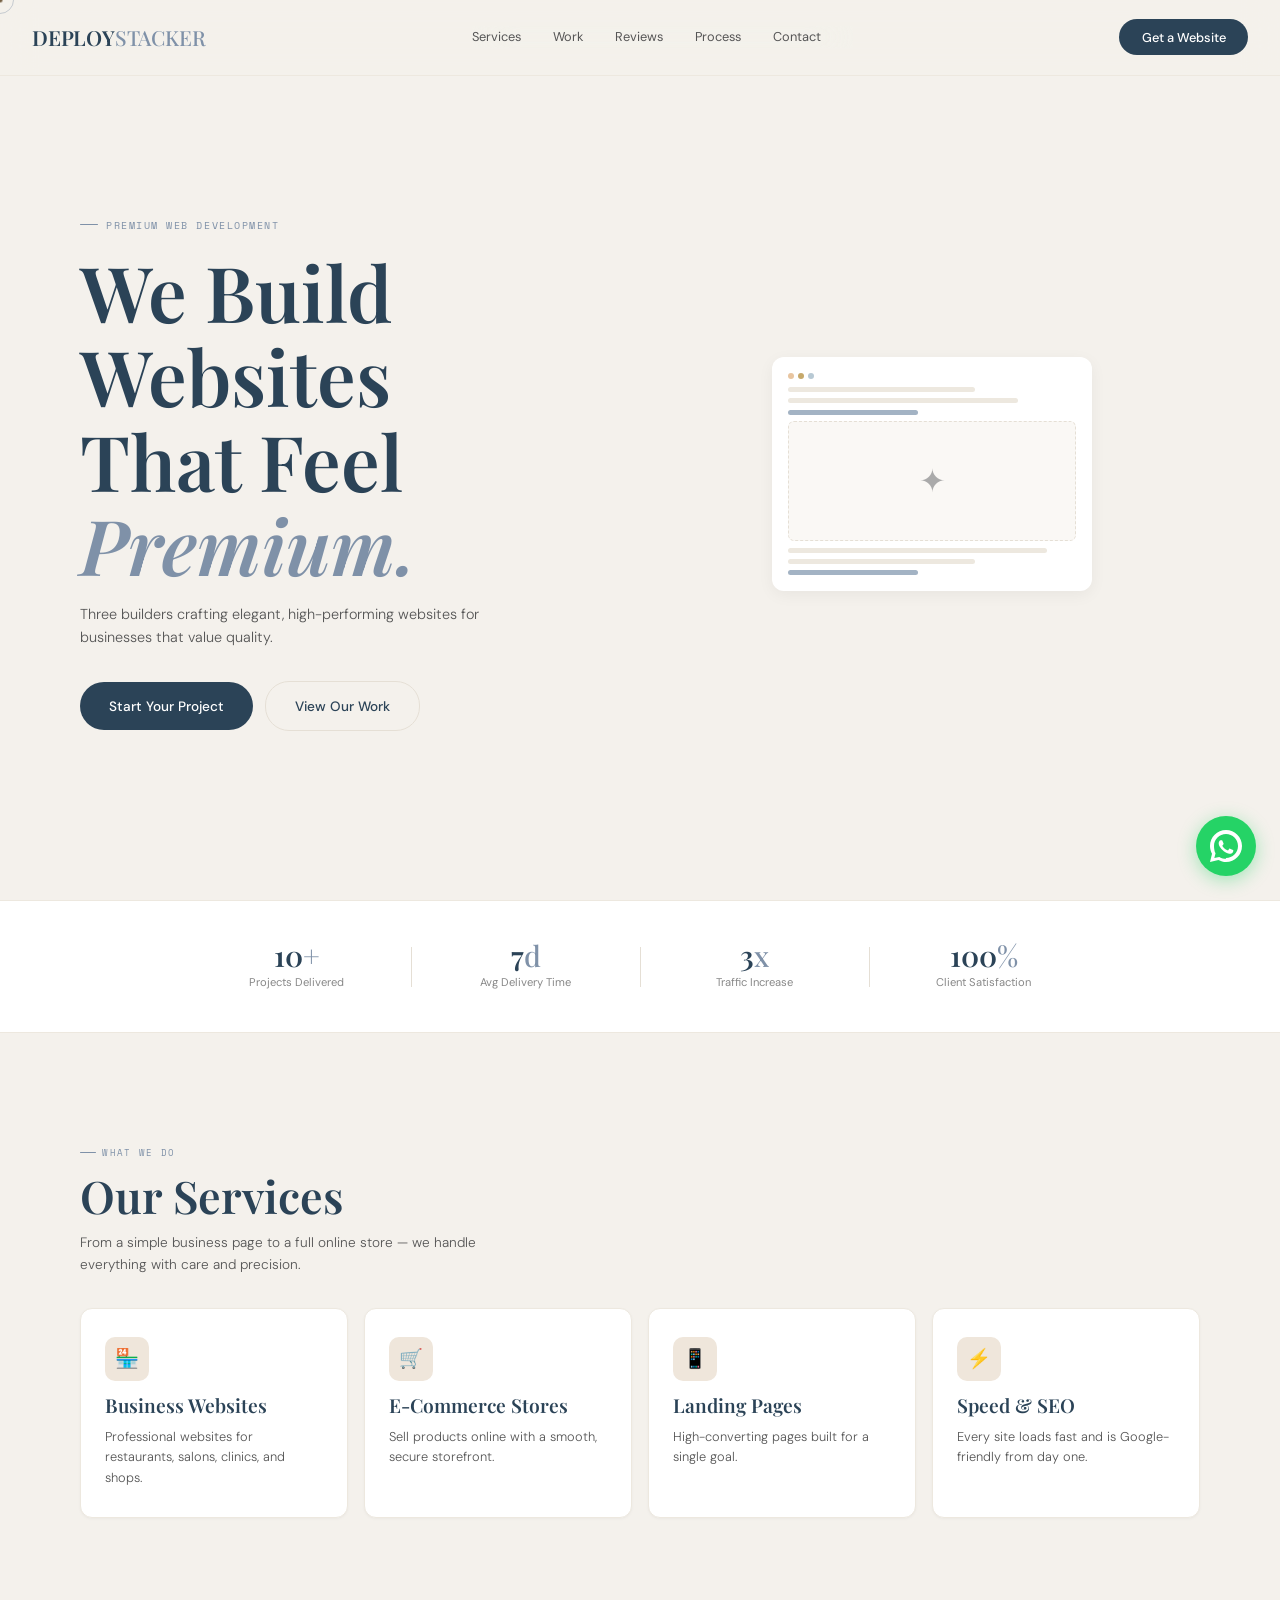
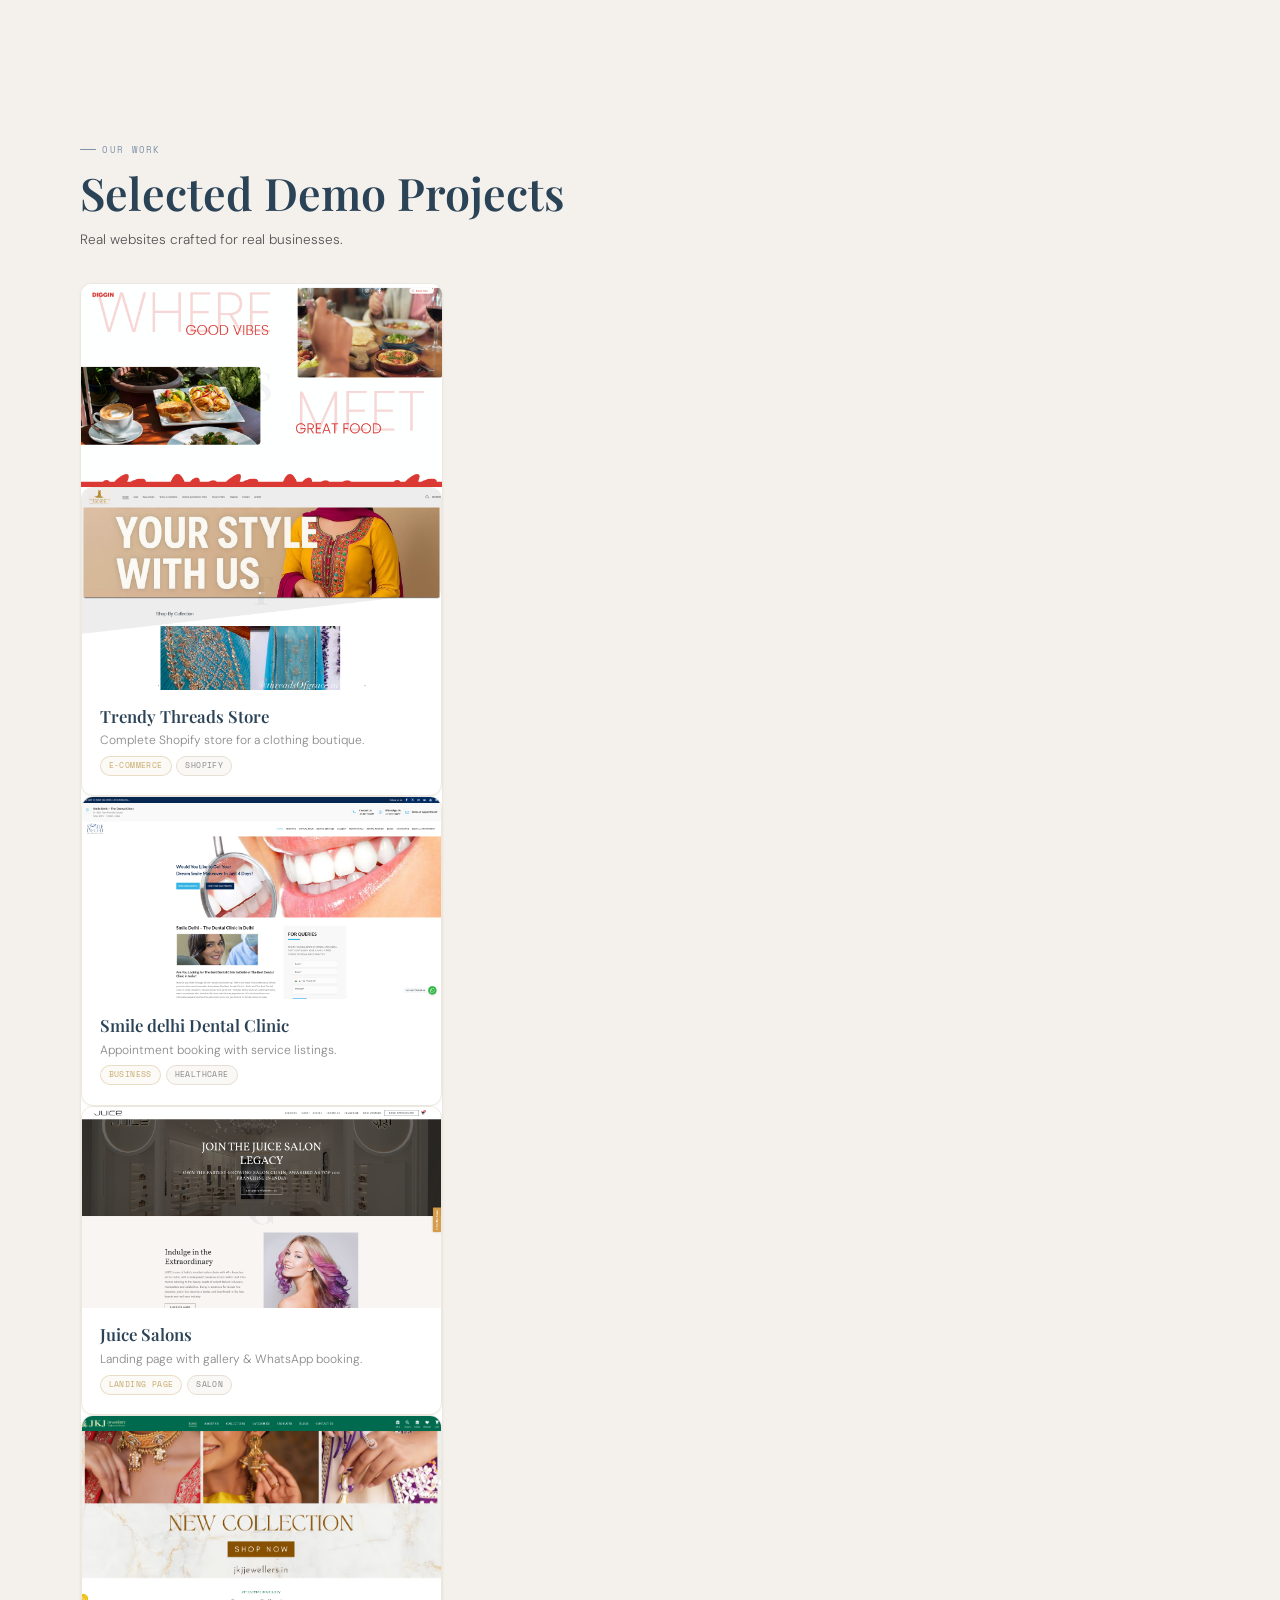
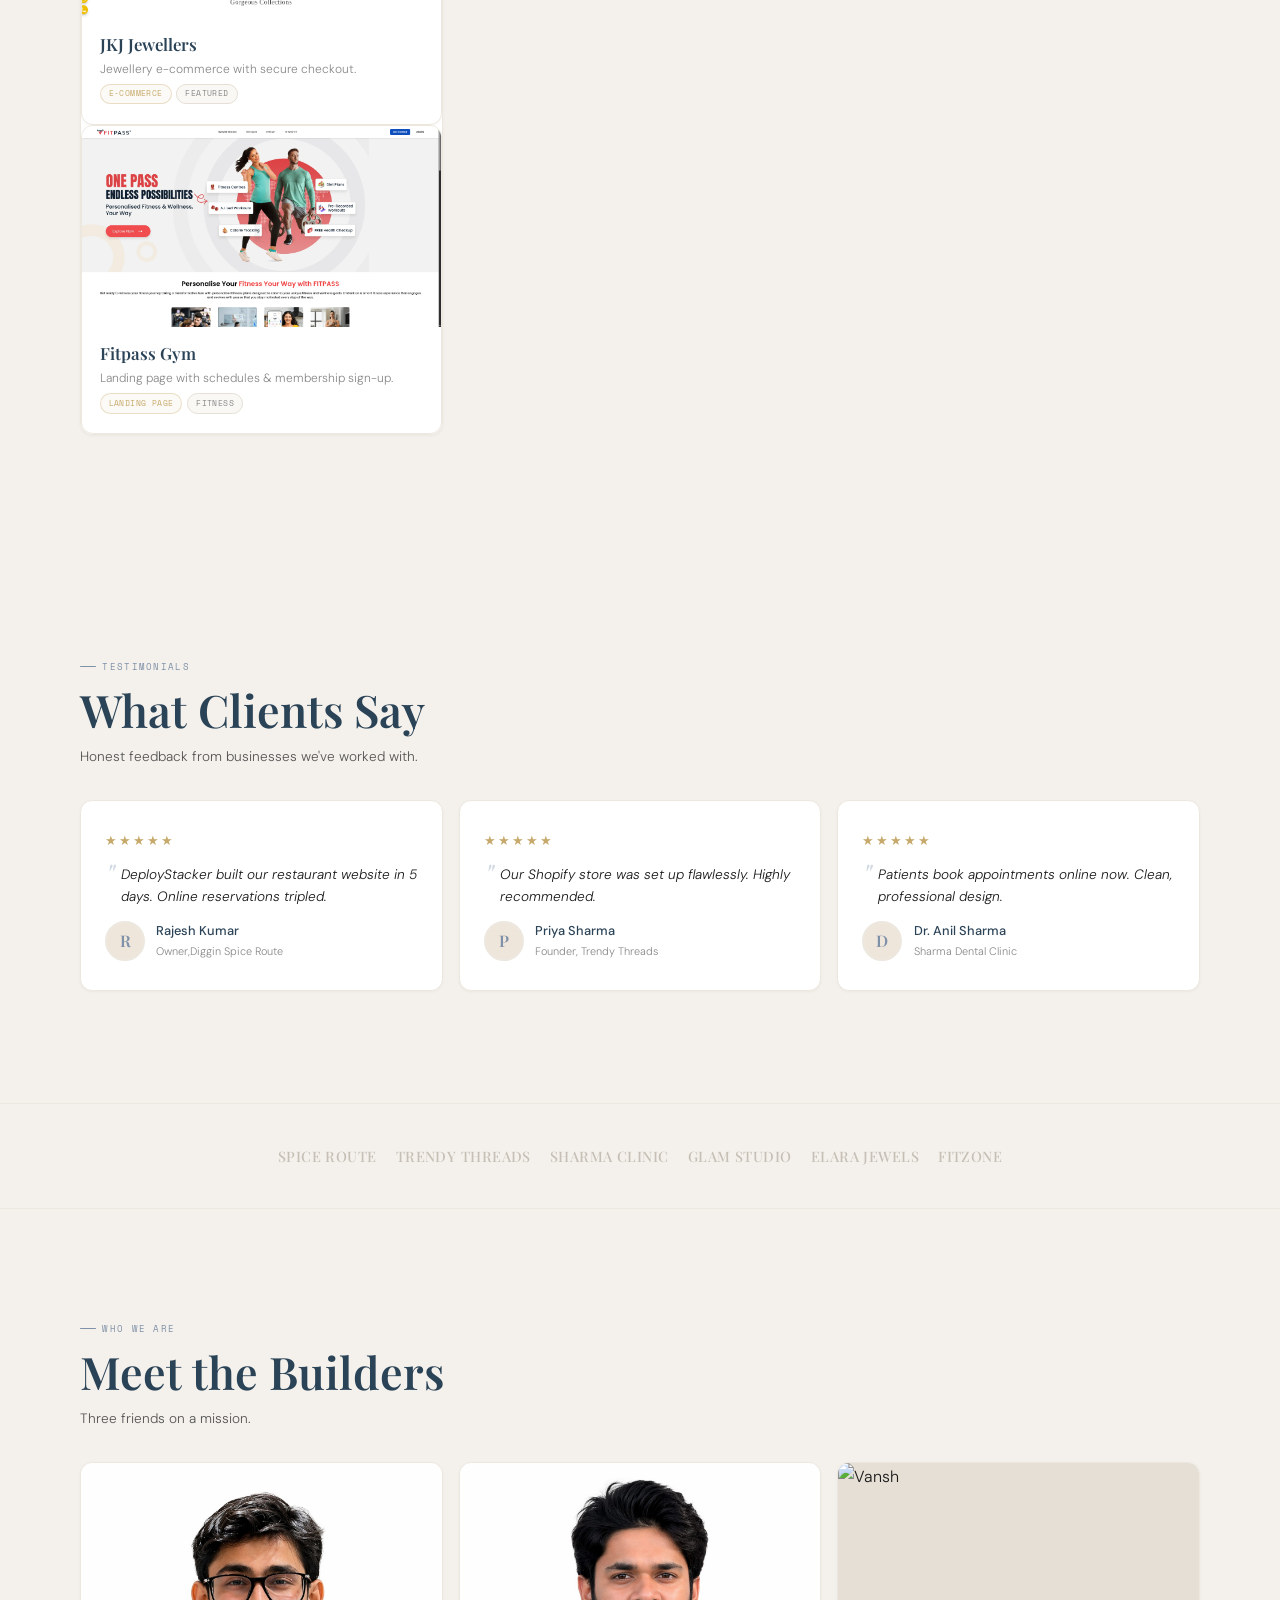
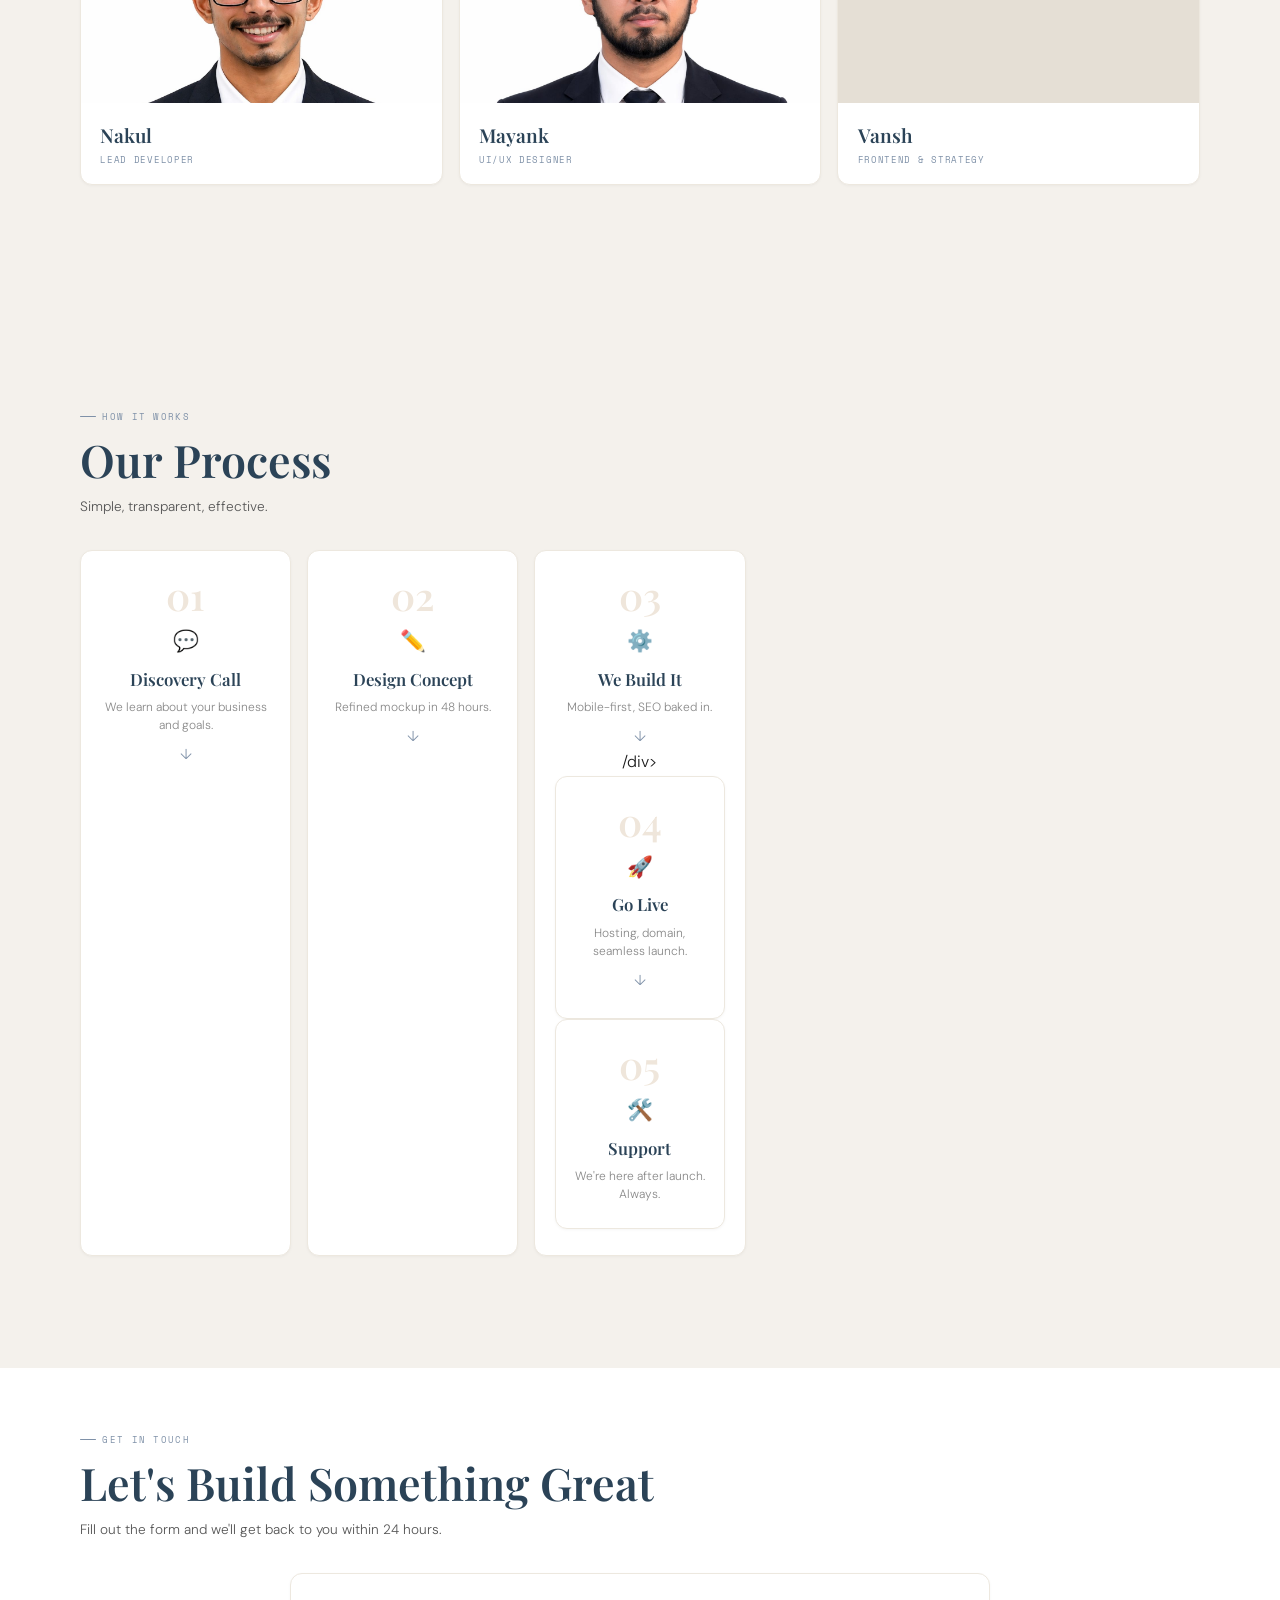
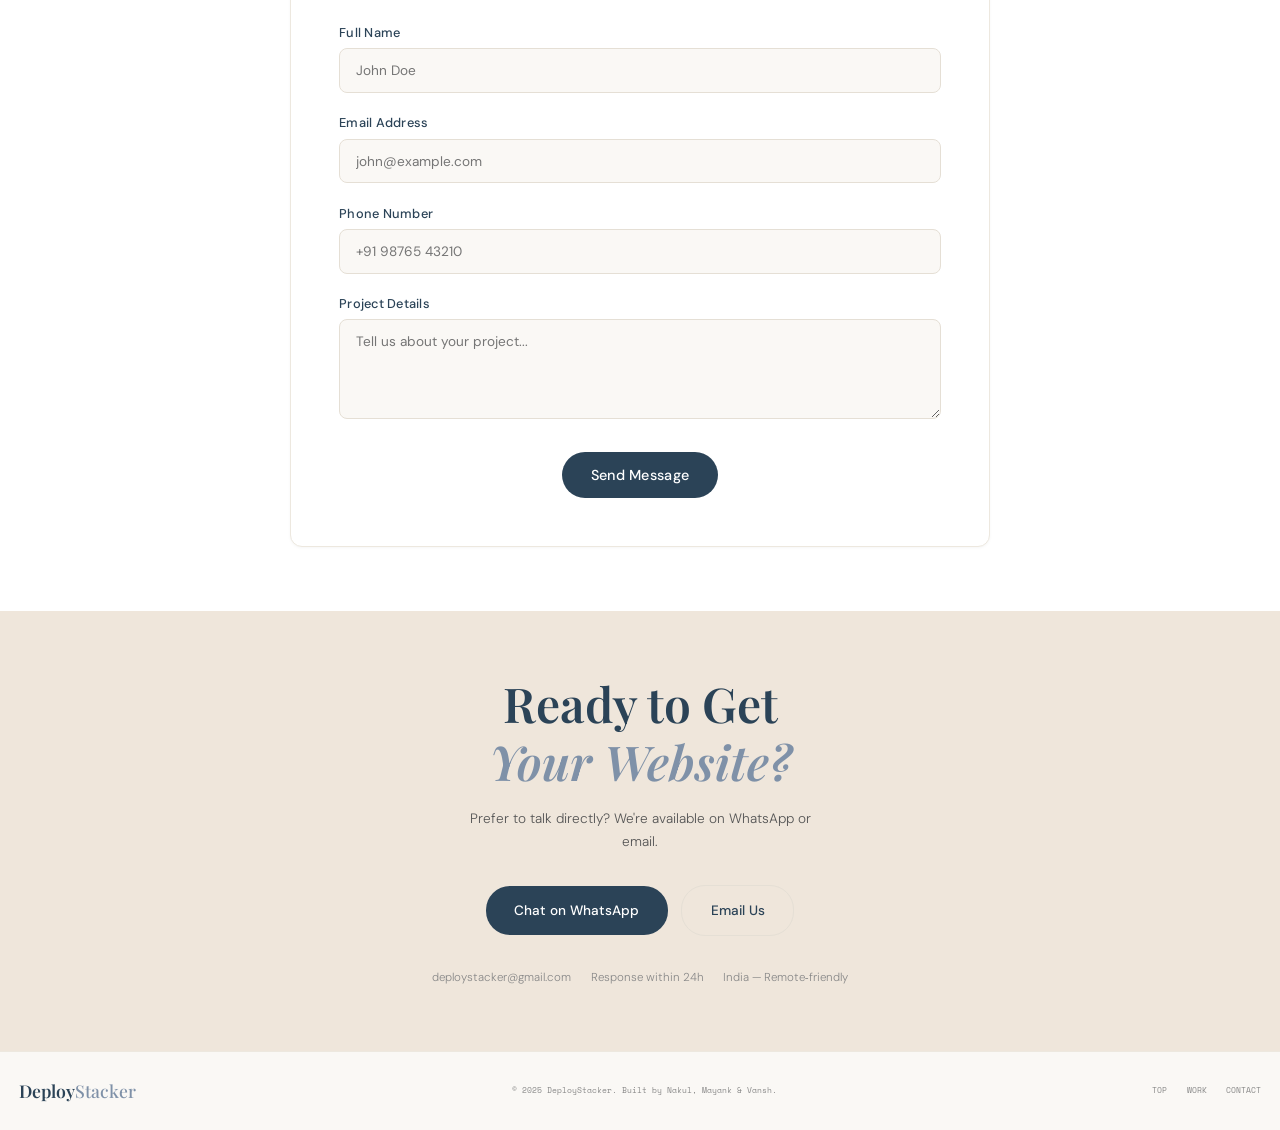
==== index.html @ 36403434 "Update index.html" ====
<!DOCTYPE html>
<html lang="en">
<head>
    <meta charset="UTF-8">
    <meta name="viewport" content="width=device-width, initial-scale=1.0">
    <title>DeployStacker — Premium Web Development</title>
    <link href="https://fonts.googleapis.com/css2?family=Playfair+Display:wght@400;500;600;700&family=DM+Sans:wght@300;400;500;600&family=Space+Mono:wght@400;500&display=swap" rel="stylesheet">
    <style>
        /* ══════════════════════════════════════ */
        /* MOBILE-FIRST BASE STYLES             */
        /* ══════════════════════════════════════ */
        :root {
            --bg: #f4f1ec;
            --bg-warm: #efe6db;
            --bg-light: #faf8f5;
            --white: #ffffff;
            --heading: #2b4357;
            --heading-soft: #3d5a6e;
            --accent: #7f91a8;
            --accent-soft: #a3b3c4;
            --gold: #c6a96b;
            --gold-soft: #d4bf8a;
            --text: #1a1a1a;
            --text-secondary: #555;
            --text-muted: #888;
            --text-light: #aaa;
            --border: #e5dfd5;
            --border-soft: #ede8df;
            --shadow-sm: 0 1px 3px rgba(0, 0, 0, 0.04);
            --shadow-md: 0 4px 16px rgba(0, 0, 0, 0.05);
            --shadow-lg: 0 8px 32px rgba(0, 0, 0, 0.06);
            --radius: 12px;
            --radius-sm: 8px;
            --radius-xs: 6px;
            --transition: 0.35s cubic-bezier(0.22, 0.1, 0.15, 1);
            --transition-fast: 0.2s ease;
            --font-display: 'Playfair Display', Georgia, serif;
            --font-body: 'DM Sans', sans-serif;
            --font-mono: 'Space Mono', monospace;
            --max-width: 1120px;
            --section-padding: 4rem 1.2rem;      /* mobile default */
            --section-padding-tablet: 5rem 2rem;
            --section-padding-desktop: 7rem 2.5rem;
        }

        *,
        *::before,
        *::after {
            margin: 0;
            padding: 0;
            box-sizing: border-box;
        }
        html {
            scroll-behavior: smooth;
            -webkit-font-smoothing: antialiased;
            -moz-osx-font-smoothing: grayscale;
        }
        body {
            background: var(--bg);
            color: var(--text);
            font-family: var(--font-body);
            font-weight: 300;
            overflow-x: hidden;
            line-height: 1.7;
            -webkit-tap-highlight-color: transparent;
        }

        /* ── skip custom cursor on touch devices ── */
        @media (hover: hover) and (pointer: fine) {
            body {
                cursor: none;
            }
            .cursor-dot, .cursor-ring {
                display: block;
            }
        }
        @media (hover: none), (pointer: coarse) {
            .cursor-dot, .cursor-ring {
                display: none !important;
            }
            body {
                cursor: auto;
            }
        }
        .cursor-dot {
            width: 5px;
            height: 5px;
            background: var(--accent);
            border-radius: 50%;
            position: fixed;
            top: 0;
            left: 0;
            pointer-events: none;
            z-index: 9999;
            transform: translate(-50%, -50%);
            transition: width 0.2s, height 0.2s, background 0.2s;
            mix-blend-mode: difference;
        }
        .cursor-ring {
            width: 28px;
            height: 28px;
            border: 1.5px solid rgba(127, 145, 168, 0.4);
            border-radius: 50%;
            position: fixed;
            top: 0;
            left: 0;
            pointer-events: none;
            z-index: 9998;
            transform: translate(-50%, -50%);
            transition: width 0.28s, height 0.28s, border-color 0.28s, transform 0.08s ease-out;
        }

        /* ── FLOATING WHATSAPP BUBBLE ── */
        .whatsapp-bubble {
            position: fixed;
            bottom: 24px;
            right: 24px;
            width: 60px;
            height: 60px;
            border-radius: 50%;
            background: #25D366;
            box-shadow: 0 4px 18px rgba(37, 211, 102, 0.4);
            display: flex;
            align-items: center;
            justify-content: center;
            z-index: 999;
            transition: transform 0.2s ease, box-shadow 0.2s ease;
            cursor: pointer;
            text-decoration: none;
        }
        .whatsapp-bubble:hover {
            transform: scale(1.1);
            box-shadow: 0 8px 24px rgba(37, 211, 102, 0.55);
        }
        .whatsapp-bubble .wa-icon {
            width: 32px;
            height: 32px;
            fill: #ffffff;
        }

        /* ── NAVIGATION ── */
        nav {
            position: fixed;
            top: 0;
            left: 0;
            right: 0;
            display: flex;
            align-items: center;
            justify-content: space-between;
            padding: 1rem 1.2rem;
            z-index: 100;
            background: rgba(244, 241, 236, 0.85);
            backdrop-filter: blur(16px);
            -webkit-backdrop-filter: blur(16px);
            border-bottom: 1px solid var(--border-soft);
            transition: all var(--transition-fast);
        }
        .nav-logo {
            font-family: var(--font-display);
            font-size: 1.3rem;
            font-weight: 600;
            letter-spacing: -0.01em;
            color: var(--heading);
            text-decoration: none;
        }
        .nav-logo span {
            color: var(--accent);
            font-weight: 500;
        }
        .nav-logo:hover {
            opacity: 0.75;
        }
        .nav-links {
            display: none;               /* hidden on mobile by default */
            gap: 0;
            list-style: none;
            flex-direction: column;
            position: absolute;
            top: 100%;
            left: 0;
            right: 0;
            background: rgba(244, 241, 236, 0.98);
            backdrop-filter: blur(20px);
            -webkit-backdrop-filter: blur(20px);
            border-bottom: 1px solid var(--border);
            padding: 1rem 1.2rem;
            box-shadow: var(--shadow-md);
        }
        .nav-links.active {
            display: flex;
        }
        .nav-links li {
            padding: 0.6rem 0;
            border-bottom: 1px solid var(--border-soft);
        }
        .nav-links li:last-child {
            border-bottom: none;
        }
        .nav-links a {
            font-family: var(--font-body);
            font-size: 0.9rem;
            font-weight: 400;
            color: var(--text-secondary);
            text-decoration: none;
            display: block;
        }
        .hamburger {
            display: flex;
            flex-direction: column;
            gap: 5px;
            background: none;
            border: none;
            cursor: pointer;
            padding: 4px;
            z-index: 101;
        }
        .hamburger span {
            display: block;
            width: 22px;
            height: 2px;
            background: var(--heading);
            border-radius: 1px;
            transition: all 0.3s;
        }
        .hamburger.active span:nth-child(1) {
            transform: rotate(45deg) translate(5px, 5px);
        }
        .hamburger.active span:nth-child(2) {
            opacity: 0;
        }
        .hamburger.active span:nth-child(3) {
            transform: rotate(-45deg) translate(5px, -5px);
        }
        .nav-cta {
            display: none;              /* hidden on mobile, shown in hamburger menu or as separate */
        }

        /* ── HERO ── */
        .hero {
            min-height: 100vh;
            display: flex;
            align-items: center;
            justify-content: center;
            padding: 6rem 1.2rem 3rem;
            position: relative;
            overflow: hidden;
            isolation: isolate;
            background: var(--bg);
        }
        .hero-accent-dot {
            display: none;              /* off on mobile for performance */
        }
        .hero-inner {
            position: relative;
            z-index: 2;
            display: flex;
            flex-direction: column;
            gap: 2.5rem;
            width: 100%;
            max-width: var(--max-width);
            margin: 0 auto;
            align-items: center;
            text-align: center;
        }
        .hero-left {
            animation: fadeSlideUp 0.9s ease both;
            order: 2;
        }
        .hero-right {
            order: 1;
            animation: fadeSlideUp 0.9s 0.15s ease both;
        }
        .hero-overline {
            font-family: var(--font-mono);
            font-size: 0.6rem;
            font-weight: 500;
            letter-spacing: 0.16em;
            text-transform: uppercase;
            color: var(--accent);
            margin-bottom: 1rem;
            display: flex;
            align-items: center;
            gap: 0.5rem;
            justify-content: center;
        }
        .hero-overline::before {
            content: '';
            width: 18px;
            height: 1px;
            background: var(--accent);
            border-radius: 1px;
        }
        .hero-title {
            font-family: var(--font-display);
            font-size: clamp(2.2rem, 7vw, 3.5rem);
            font-weight: 600;
            line-height: 1.1;
            color: var(--heading);
            margin-bottom: 1rem;
        }
        .hero-title .italic {
            font-style: italic;
            color: var(--accent);
        }
        .hero-sub {
            font-size: 0.9rem;
            font-weight: 300;
            color: var(--text-secondary);
            max-width: 400px;
            line-height: 1.6;
            margin: 0 auto 1.8rem;
        }
        .hero-actions {
            display: flex;
            flex-direction: column;
            gap: 0.8rem;
            align-items: center;
        }
        .btn-primary, .btn-outline, .btn-submit {
            font-family: var(--font-body);
            font-size: 0.85rem;
            font-weight: 500;
            padding: 0.8rem 1.8rem;
            border-radius: 24px;
            text-decoration: none;
            display: inline-block;
            transition: all var(--transition-fast);
            white-space: nowrap;
            width: 100%;
            max-width: 240px;
            text-align: center;
            cursor: pointer;
        }
        .btn-primary {
            background: var(--heading);
            color: #fff;
            border: none;
        }
        .btn-primary:hover {
            background: #1f3446;
            transform: translateY(-2px);
            box-shadow: var(--shadow-md);
        }
        .btn-outline {
            background: transparent;
            color: var(--heading);
            border: 1.5px solid var(--border);
        }
        .btn-outline:hover {
            border-color: var(--accent);
            color: var(--accent);
            background: rgba(127, 145, 168, 0.04);
            transform: translateY(-2px);
        }
        .btn-submit {
            background: var(--heading);
            color: #fff;
            border: none;
            width: 100%;
            max-width: 100%;
            padding: 0.9rem 1.8rem;
            font-size: 0.9rem;
            font-weight: 500;
            letter-spacing: 0.02em;
            transition: all var(--transition-fast);
            border-radius: 24px;
            cursor: pointer;
        }
        .btn-submit:hover {
            background: #1f3446;
            transform: translateY(-2px);
            box-shadow: var(--shadow-md);
        }

        /* Hero Card */
        .hero-card-elegant {
            width: 220px;
            margin: 0 auto;
            background: var(--white);
            border-radius: var(--radius);
            box-shadow: var(--shadow-md);
            overflow: hidden;
            transition: transform var(--transition);
            will-change: transform;
        }
        .hero-card-elegant .hce-top {
            padding: 1rem 1rem 0.5rem;
            display: flex;
            gap: 4px;
        }
        .hero-card-elegant .hce-top span {
            width: 6px;
            height: 6px;
            border-radius: 50%;
        }
        .hce-top span:nth-child(1) { background: #e8c5a0; }
        .hce-top span:nth-child(2) { background: #c6a96b; }
        .hce-top span:nth-child(3) { background: #b8c9d4; }
        .hero-card-elegant .hce-body {
            padding: 0 1rem 1rem;
            display: flex;
            flex-direction: column;
            gap: 0.4rem;
        }
        .hce-line {
            height: 5px;
            border-radius: 3px;
            background: #ede8df;
        }
        .hce-line.w65 { width: 65%; }
        .hce-line.w80 { width: 80%; }
        .hce-line.w45 { width: 45%; background: var(--accent-soft); }
        .hce-line.w90 { width: 90%; }
        .hce-img-block {
            width: 100%;
            height: 70px;
            background: #faf8f5;
            border-radius: 6px;
            border: 1px dashed var(--border);
            display: flex;
            align-items: center;
            justify-content: center;
            font-size: 1.5rem;
            color: var(--text-light);
        }

        /* ── TRUST STRIP ── */
        .trust-strip {
            border-top: 1px solid var(--border-soft);
            border-bottom: 1px solid var(--border-soft);
            background: var(--white);
            padding: 2rem 1.2rem;
            display: flex;
            flex-wrap: wrap;
            justify-content: center;
            gap: 1.5rem;
            align-items: center;
        }
        .trust-item {
            text-align: center;
            flex: 1 1 40%;
            min-width: 100px;
        }
        .trust-item .t-num {
            font-family: var(--font-display);
            font-size: 1.8rem;
            font-weight: 600;
            line-height: 1;
            color: var(--heading);
        }
        .trust-item .t-num span { color: var(--accent); font-weight: 500; }
        .trust-item .t-label {
            font-size: 0.7rem;
            font-weight: 400;
            color: var(--text-muted);
            margin-top: 0.2rem;
        }
        .trust-divider {
            display: none;
        }

        /* ── SECTION SHARED ── */
        section {
            padding: var(--section-padding);
            position: relative;
        }
        .section-inner {
            max-width: var(--max-width);
            margin: 0 auto;
            width: 100%;
        }
        .section-label {
            font-family: var(--font-mono);
            font-size: 0.58rem;
            font-weight: 500;
            letter-spacing: 0.14em;
            text-transform: uppercase;
            color: var(--accent);
            margin-bottom: 0.5rem;
            display: flex;
            align-items: center;
            gap: 0.4rem;
        }
        .section-label::before {
            content: '';
            width: 16px;
            height: 1px;
            background: var(--accent);
            border-radius: 1px;
        }
        .section-title {
            font-family: var(--font-display);
            font-size: clamp(1.8rem, 5vw, 2.8rem);
            font-weight: 600;
            line-height: 1.2;
            color: var(--heading);
            margin-bottom: 0.6rem;
        }
        .section-subtitle {
            font-size: 0.85rem;
            font-weight: 300;
            color: var(--text-secondary);
            max-width: 400px;
            line-height: 1.6;
            margin-bottom: 2rem;
        }

        /* ── CARD BASE ── */
        .card {
            background: var(--white);
            border: 1px solid var(--border-soft);
            border-radius: var(--radius);
            box-shadow: var(--shadow-sm);
            transition: all var(--transition);
            position: relative;
            overflow: hidden;
        }
        .card:hover {
            border-color: var(--border);
            transform: translateY(-3px);
            box-shadow: var(--shadow-lg);
        }

        /* ── MOBILE GRID DEFAULTS: single column ── */
        .services-grid,
        .projects-grid,
        .testimonials-grid,
        .team-grid,
        .process-grid {
            display: grid;
            grid-template-columns: 1fr;
            gap: 1rem;
        }

        /* ── SERVICE CARD ── */
        .service-card {
            padding: 1.8rem 1.5rem;
        }
        .service-card .s-icon-box {
            width: 44px;
            height: 44px;
            display: flex;
            align-items: center;
            justify-content: center;
            background: var(--bg-warm);
            border-radius: 10px;
            font-size: 1.2rem;
            margin-bottom: 0.5rem;
        }
        .service-card .s-name {
            font-family: var(--font-display);
            font-size: 1.2rem;
            font-weight: 600;
            color: var(--heading);
        }
        .service-card .s-desc {
            font-size: 0.8rem;
            font-weight: 300;
            color: var(--text-secondary);
            line-height: 1.6;
            margin-top: 0.3rem;
        }

        /* ── PROJECT CARD ── */
        .project-card {
            cursor: pointer;
            display: flex;
            flex-direction: column;
            overflow: hidden;
        }
        .project-card .p-thumb {
            width: 100%;
            aspect-ratio: 16 / 9;
            overflow: hidden;
            position: relative;
            background: #e5dfd5;
            flex-shrink: 0;
        }
        .project-card .p-thumb img {
            width: 100%;
            height: 100%;
            object-fit: cover;
            transition: transform 0.55s ease;
        }
        .project-card:hover .p-thumb img { transform: scale(1.04); }
        .p-thumb-fallback {
            position: absolute;
            inset: 0;
            display: flex;
            align-items: center;
            justify-content: center;
            pointer-events: none;
        }
        .p-thumb-fallback .p-fl {
            font-family: var(--font-display);
            font-size: 2.5rem;
            color: rgba(43, 67, 87, 0.06);
            font-weight: 600;
        }
        .project-card .p-overlay {
            position: absolute;
            inset: 0;
            background: rgba(43, 67, 87, 0.55);
            display: flex;
            align-items: center;
            justify-content: center;
            opacity: 0;
            transition: opacity var(--transition);
            z-index: 3;
            pointer-events: none;
        }
        .project-card:hover .p-overlay { opacity: 1; }
        .p-overlay-btn {
            font-family: var(--font-body);
            font-size: 0.72rem;
            font-weight: 500;
            color: #fff;
            border: 1px solid rgba(255, 255, 255, 0.7);
            padding: 0.45rem 1.1rem;
            border-radius: 20px;
            background: rgba(255, 255, 255, 0.1);
            backdrop-filter: blur(4px);
            pointer-events: auto;
            cursor: pointer;
            transition: all var(--transition-fast);
        }
        .p-overlay-btn:hover {
            background: rgba(255, 255, 255, 0.25);
            border-color: #fff;
        }
        .project-card .p-info {
            padding: 1rem 1.1rem 1.2rem;
        }
        .project-card .p-name {
            font-family: var(--font-display);
            font-size: 1.05rem;
            font-weight: 600;
            color: var(--heading);
            line-height: 1.2;
        }
        .project-card .p-desc {
            font-size: 0.75rem;
            font-weight: 300;
            color: var(--text-muted);
            margin: 0.3rem 0;
            display: -webkit-box;
            -webkit-line-clamp: 2;
            -webkit-box-orient: vertical;
            overflow: hidden;
        }
        .project-card .p-tags {
            display: flex;
            gap: 0.3rem;
            flex-wrap: wrap;
            margin-top: 0.3rem;
        }
        .p-tag {
            font-family: var(--font-mono);
            font-size: 0.5rem;
            letter-spacing: 0.05em;
            text-transform: uppercase;
            color: var(--text-muted);
            border: 1px solid var(--border);
            padding: 0.15rem 0.5rem;
            border-radius: 12px;
            background: var(--bg-light);
            white-space: nowrap;
        }
        .p-tag.gold-tag {
            color: var(--gold);
            border-color: rgba(198, 169, 107, 0.35);
            background: rgba(198, 169, 107, 0.06);
        }

        /* ── TESTIMONIAL CARD ── */
        .testimonial-card {
            padding: 1.8rem 1.5rem;
        }
        .testimonial-card .t-stars {
            color: var(--gold);
            font-size: 0.8rem;
            letter-spacing: 2px;
        }
        .testimonial-card .t-quote {
            font-size: 0.85rem;
            font-weight: 300;
            color: var(--text);
            line-height: 1.6;
            font-style: italic;
            position: relative;
            padding-left: 1rem;
            margin: 0.8rem 0;
        }
        .testimonial-card .t-quote::before {
            content: '"';
            position: absolute;
            left: 0;
            top: -0.3rem;
            font-family: var(--font-display);
            font-size: 2rem;
            color: var(--accent-soft);
            opacity: 0.5;
            line-height: 1;
        }
        .t-author {
            display: flex;
            align-items: center;
            gap: 0.7rem;
            margin-top: auto;
        }
        .t-avatar {
            width: 40px;
            height: 40px;
            border-radius: 50%;
            background: var(--bg-warm);
            display: flex;
            align-items: center;
            justify-content: center;
            font-family: var(--font-display);
            font-size: 1rem;
            font-weight: 600;
            color: var(--accent);
            border: 2px solid var(--border-soft);
            flex-shrink: 0;
        }
        .t-author-info .t-name {
            font-weight: 500;
            font-size: 0.8rem;
            color: var(--heading);
        }
        .t-author-info .t-role {
            font-size: 0.68rem;
            font-weight: 300;
            color: var(--text-muted);
        }

        /* ── CLIENTS ── */
        #clients {
            background: var(--bg);
            padding: 2.5rem 1.2rem;
            border-top: 1px solid var(--border-soft);
            border-bottom: 1px solid var(--border-soft);
        }
        .clients-row {
            display: flex;
            flex-wrap: wrap;
            justify-content: center;
            align-items: center;
            gap: 1.2rem;
        }
        .client-name {
            font-family: var(--font-display);
            font-size: 0.9rem;
            font-weight: 500;
            letter-spacing: 0.03em;
            color: #c5bfb5;
            white-space: nowrap;
        }

        /* ── TEAM CARD ── */
        .team-card .tm-avatar {
            height: 240px;
            overflow: hidden;
            background: #e5dfd5;
        }
        .team-card .tm-avatar img {
            width: 100%;
            height: 100%;
            object-fit: cover;
            object-position: center top;
            transition: transform 0.5s ease;
        }
        .team-card:hover .tm-avatar img { transform: scale(1.03); }
        .team-card .tm-info {
            padding: 1rem 1.2rem;
        }
        .team-card .tm-name {
            font-family: var(--font-display);
            font-size: 1.2rem;
            font-weight: 600;
            color: var(--heading);
        }
        .team-card .tm-role {
            font-family: var(--font-mono);
            font-size: 0.55rem;
            letter-spacing: 0.08em;
            text-transform: uppercase;
            color: var(--accent);
            margin-top: 0.1rem;
        }

        /* ── PROCESS STEP ── */
        .process-step {
            padding: 1.6rem 1.2rem;
            text-align: center;
        }
        .process-step .ps-num {
            font-family: var(--font-display);
            font-size: 2.4rem;
            font-weight: 600;
            color: var(--bg-warm);
            line-height: 1;
            margin-bottom: 0.5rem;
        }
        .process-step .ps-icon {
            font-size: 1.3rem;
            margin-bottom: 0.4rem;
        }
        .process-step .ps-name {
            font-family: var(--font-display);
            font-size: 1.05rem;
            font-weight: 600;
            color: var(--heading);
        }
        .process-step .ps-desc {
            font-size: 0.75rem;
            font-weight: 300;
            color: var(--text-muted);
            line-height: 1.5;
            margin-top: 0.3rem;
        }
        .process-step .ps-arrow-mob {
            display: block;
            font-size: 0.9rem;
            color: var(--accent);
            margin-top: 0.5rem;
        }

        /* ── CONTACT FORM ── */
        #contact-form {
            background: var(--white);
            padding: 4rem 1.2rem;
        }
        .form-card {
            max-width: 600px;
            margin: 0 auto;
            padding: 2rem 1.8rem;
        }
        .form-group {
            margin-bottom: 1.2rem;
        }
        .form-group label {
            display: block;
            font-size: 0.8rem;
            font-weight: 500;
            color: var(--heading);
            margin-bottom: 0.3rem;
            letter-spacing: 0.02em;
        }
        .form-group input,
        .form-group textarea {
            width: 100%;
            padding: 0.8rem 1rem;
            border: 1px solid var(--border);
            border-radius: var(--radius-sm);
            font-family: var(--font-body);
            font-size: 0.85rem;
            color: var(--text);
            background: var(--bg-light);
            transition: border-color var(--transition-fast);
            outline: none;
        }
        .form-group input:focus,
        .form-group textarea:focus {
            border-color: var(--accent);
            box-shadow: 0 0 0 3px rgba(127,145,168,0.1);
        }
        .form-group textarea {
            resize: vertical;
            min-height: 100px;
        }
        .form-submit {
            text-align: center;
            margin-top: 1.5rem;
        }

        /* ── FINAL CTA ── */
        #cta-final {
            background: var(--bg-warm);
            text-align: center;
            padding: 4rem 1.2rem;
        }
        .cta-final-title {
            font-family: var(--font-display);
            font-size: clamp(1.8rem, 6vw, 3rem);
            font-weight: 600;
            color: var(--heading);
            line-height: 1.2;
        }
        .cta-final-title .italic { font-style: italic; color: var(--accent); }
        .cta-final-sub {
            font-size: 0.85rem;
            font-weight: 300;
            color: var(--text-secondary);
            max-width: 380px;
            margin: 1rem auto 2rem;
        }
        .cta-final-actions {
            display: flex;
            flex-direction: column;
            gap: 0.8rem;
            align-items: center;
        }
        .cta-final-contact {
            margin-top: 2rem;
            display: flex;
            flex-wrap: wrap;
            justify-content: center;
            gap: 1.2rem;
            font-size: 0.72rem;
            color: var(--text-muted);
        }

        /* ── FOOTER ── */
        footer {
            background: #faf8f5;
            border-top: 1px solid var(--border-soft);
            padding: 1.5rem 1.2rem;
            display: flex;
            flex-direction: column;
            align-items: center;
            gap: 0.8rem;
            text-align: center;
        }
        .footer-logo {
            font-family: var(--font-display);
            font-size: 1.1rem;
            font-weight: 600;
            color: var(--heading);
        }
        .footer-logo span { color: var(--accent); font-weight: 500; }
        .footer-copy {
            font-family: var(--font-mono);
            font-size: 0.5rem;
            color: var(--text-muted);
        }
        .footer-links {
            display: flex;
            gap: 1.2rem;
        }
        .footer-links a {
            font-family: var(--font-mono);
            font-size: 0.5rem;
            text-transform: uppercase;
            color: var(--text-muted);
            text-decoration: none;
        }

        /* ── SCROLL REVEAL ── */
        .reveal {
            opacity: 0;
            transform: translateY(20px);
            transition: opacity 0.6s ease, transform 0.6s ease;
        }
        .reveal.visible {
            opacity: 1;
            transform: translateY(0);
        }
        .reveal-stagger > * {
            opacity: 0;
            transform: translateY(22px);
            transition: opacity 0.5s ease, transform 0.5s ease;
        }
        .reveal-stagger.visible > *:nth-child(1) { transition-delay: 0s; opacity: 1; transform: translateY(0); }
        .reveal-stagger.visible > *:nth-child(2) { transition-delay: 0.06s; opacity: 1; transform: translateY(0); }
        .reveal-stagger.visible > *:nth-child(3) { transition-delay: 0.12s; opacity: 1; transform: translateY(0); }
        .reveal-stagger.visible > *:nth-child(4) { transition-delay: 0.18s; opacity: 1; transform: translateY(0); }
        .reveal-stagger.visible > *:nth-child(5) { transition-delay: 0.24s; opacity: 1; transform: translateY(0); }
        .reveal-stagger.visible > *:nth-child(6) { transition-delay: 0.3s; opacity: 1; transform: translateY(0); }

        @keyframes fadeSlideUp {
            from { opacity: 0; transform: translateY(15px); }
            to { opacity: 1; transform: translateY(0); }
        }

        /* ══════════════════════════════════════ */
        /* TABLET (≥768px) OVERRIDES           */
        /* ══════════════════════════════════════ */
        @media (min-width: 768px) {
            nav {
                padding: 1.2rem 2rem;
            }
            .hamburger { display: none; }
            .nav-links {
                display: flex;
                flex-direction: row;
                position: static;
                background: transparent;
                border-bottom: none;
                padding: 0;
                box-shadow: none;
                gap: 2rem;
            }
            .nav-links li {
                border-bottom: none;
                padding: 0;
            }
            .nav-links a {
                font-size: 0.8rem;
            }
            .nav-cta {
                display: inline-block;
                font-family: var(--font-body);
                font-size: 0.8rem;
                font-weight: 500;
                background: var(--heading);
                color: #fff;
                border: none;
                padding: 0.6rem 1.4rem;
                border-radius: 24px;
                cursor: pointer;
                transition: all var(--transition-fast);
            }
            .nav-cta:hover { background: #1f3446; transform: translateY(-1px); }
            .hero {
                padding: 7rem 2rem 4rem;
            }
            .hero-inner {
                flex-direction: row;
                text-align: left;
                gap: 3rem;
            }
            .hero-left { order: 1; flex: 1; }
            .hero-right { order: 2; flex: 1; display: flex; justify-content: center; }
            .hero-overline { justify-content: flex-start; }
            .hero-title { font-size: clamp(2.8rem, 5vw, 4.5rem); }
            .hero-sub { margin: 0 0 2rem; }
            .hero-actions { flex-direction: row; align-items: center; }
            .btn-primary, .btn-outline, .btn-submit { width: auto; max-width: none; }
            .hero-card-elegant { width: 260px; }
            .hero-card-elegant .hce-img-block { height: 90px; }
            section { padding: var(--section-padding-tablet); }
            .trust-strip { padding: 2.5rem 2rem; gap: 2.5rem; }
            .trust-divider {
                display: block;
                width: 1px;
                height: 40px;
                background: var(--border);
            }
            .trust-item { flex: 0 0 auto; }
            .services-grid { grid-template-columns: repeat(2, 1fr); }
            .projects-grid { grid-template-columns: repeat(2, 1fr); }
            .testimonials-grid { grid-template-columns: repeat(2, 1fr); }
            .team-grid { grid-template-columns: repeat(2, 1fr); }
            .process-grid { grid-template-columns: repeat(2, 1fr); }
            .ps-arrow-mob { display: none; }
            .cta-final-actions { flex-direction: row; justify-content: center; }
            footer { flex-direction: row; justify-content: space-between; text-align: left; }
            .form-card { padding: 2.5rem 2.5rem; }
        }

        /* ══════════════════════════════════════ */
        /* DESKTOP (≥1024px) OVERRIDES         */
        /* ══════════════════════════════════════ */
        @media (min-width: 1024px) {
            .hero { padding: 8rem 2.5rem 5rem; }
            .hero-title { font-size: clamp(3rem, 6vw, 5.5rem); }
            .hero-card-elegant { width: 320px; }
            .hero-card-elegant .hce-img-block { height: 120px; font-size: 2rem; }
            section { padding: var(--section-padding-desktop); }
            .services-grid { grid-template-columns: repeat(4, 1fr); }
            .projects-grid { grid-template-columns: repeat(3, 1fr); }
            .testimonials-grid { grid-template-columns: repeat(3, 1fr); }
            .team-grid { grid-template-columns: repeat(3, 1fr); }
            .process-grid { grid-template-columns: repeat(5, 1fr); }
            .trust-strip { gap: 4rem; }
            .hero-accent-dot { display: block; }
            .form-card { max-width: 700px; padding: 3rem 3rem; }
        }
    </style>
</head>
<body>
    <!-- Custom cursor (hidden on touch devices via CSS) -->
    <div class="cursor-dot" id="cursorDot"></div>
    <div class="cursor-ring" id="cursorRing"></div>

    <!-- FLOATING WHATSAPP BUBBLE -->
    <a href="https://wa.me/9996005270?text=Hello%20DeployStacker%2C%20I%27m%20interested%20in%20your%20web%20development%20services." 
       class="whatsapp-bubble" 
       target="_blank" 
       rel="noopener" 
       aria-label="Chat on WhatsApp">
        <!-- WhatsApp icon (SVG) -->
        <svg class="wa-icon" viewBox="0 0 32 32" xmlns="http://www.w3.org/2000/svg">
            <path d="M16 0C7.164 0 0 7.164 0 16c0 2.85 0.74 5.52 2.03 7.85L0 32l8.4-2.03C10.92 31.27 13.37 32 16 32c8.836 0 16-7.164 16-16S24.836 0 16 0zm0 28.8c-2.27 0-4.39-0.59-6.24-1.62l-0.45-0.27-4.98 1.2 1.21-4.87-0.28-0.44C4.66 21.63 4 18.89 4 16 4 9.37 9.37 4 16 4s12 5.37 12 12-5.37 12-12 12zm6.59-8.99c-0.36-0.18-2.13-1.05-2.46-1.17-0.33-0.12-0.57-0.18-0.81 0.18s-0.93 1.17-1.14 1.41c-0.21 0.24-0.42 0.27-0.78 0.09s-1.53-0.57-2.91-1.8c-1.08-0.96-1.8-2.14-2.01-2.5s-0.02-0.56 0.16-0.74c0.16-0.16 0.36-0.42 0.54-0.63s0.24-0.36 0.36-0.6c0.12-0.24 0.06-0.45-0.02-0.63s-0.81-1.95-1.11-2.67c-0.29-0.71-0.59-0.61-0.81-0.62h-0.69c-0.24 0-0.63 0.09-0.96 0.45s-1.26 1.23-1.26 3s1.29 3.48 1.47 3.72c0.18 0.24 2.54 3.88 6.15 5.44 0.86 0.37 1.53 0.59 2.05 0.76 0.86 0.27 1.65 0.23 2.27 0.14 0.69-0.1 2.13-0.87 2.43-1.71s0.3-1.56 0.21-1.71c-0.09-0.15-0.33-0.24-0.69-0.42z"/>
        </svg>
    </a>

    <!-- NAVIGATION -->
    <nav>
        <a href="#home" class="nav-logo">DEPLOY<span>STACKER</span></a>
        <button class="hamburger" id="hamburger" aria-label="Toggle menu">
            <span></span><span></span><span></span>
        </button>
        <ul class="nav-links" id="navLinks">
            <li><a href="#services">Services</a></li>
            <li><a href="#projects">Work</a></li>
            <li><a href="#testimonials">Reviews</a></li>
            <li><a href="#process">Process</a></li>
            <li><a href="#contact-form">Contact</a></li>
            <li class="mobile-cta"><a href="#  " class="nav-cta" style="display:none;">Get a Website</a></li>
        </ul>
        <button class="nav-cta" id="desktopCta" onclick="document.getElementById('contact-form').scrollIntoView({behavior:'smooth'})">Get a Website</button>
    </nav>

    <!-- HERO -->
    <section class="hero" id="home">
        <div class="hero-accent-dot dot-1"></div>
        <div class="hero-accent-dot dot-2"></div>
        <div class="hero-inner">
            <div class="hero-left">
                <div class="hero-overline">Premium Web Development</div>
                <h1 class="hero-title">We Build Websites<br>That Feel <span class="italic">Premium.</span></h1>
                <p class="hero-sub">Three builders crafting elegant, high-performing websites for businesses that value quality.</p>
                <div class="hero-actions">
                    <a href="#contact-form" class="btn-primary">Start Your Project</a>
                    <a href="#projects" class="btn-outline">View Our Work</a>
                </div>
            </div>
            <div class="hero-right" id="heroRight">
                <div class="hero-card-elegant" id="heroCard">
                    <div class="hce-top"><span></span><span></span><span></span></div>
                    <div class="hce-body">
                        <div class="hce-line w65"></div>
                        <div class="hce-line w80"></div>
                        <div class="hce-line w45"></div>
                        <div class="hce-img-block">✦</div>
                        <div class="hce-line w90"></div>
                        <div class="hce-line w65"></div>
                        <div class="hce-line w45"></div>
                    </div>
                </div>
            </div>
        </div>
    </section>

    <!-- TRUST STRIP -->
    <div class="trust-strip">
        <div class="trust-item"><div class="t-num">10<span>+</span></div><div class="t-label">Projects Delivered</div></div>
        <div class="trust-divider"></div>
        <div class="trust-item"><div class="t-num">7<span>d</span></div><div class="t-label">Avg Delivery Time</div></div>
        <div class="trust-divider"></div>
        <div class="trust-item"><div class="t-num">3<span>x</span></div><div class="t-label">Traffic Increase</div></div>
        <div class="trust-divider"></div>
        <div class="trust-item"><div class="t-num">100<span>%</span></div><div class="t-label">Client Satisfaction</div></div>
    </div>

    <!-- SERVICES -->
    <section id="services">
        <div class="section-inner">
            <div class="reveal">
                <div class="section-label">What We Do</div>
                <h2 class="section-title">Our Services</h2>
                <p class="section-subtitle">From a simple business page to a full online store — we handle everything with care and precision.</p>
            </div>
            <div class="services-grid reveal-stagger">
                <div class="service-card card">
                    <div class="s-icon-box">🏪</div>
                    <div class="s-name">Business Websites</div>
                    <p class="s-desc">Professional websites for restaurants, salons, clinics, and shops.</p>
                </div>
                <div class="service-card card">
                    <div class="s-icon-box">🛒</div>
                    <div class="s-name">E-Commerce Stores</div>
                    <p class="s-desc">Sell products online with a smooth, secure storefront.</p>
                </div>
                <div class="service-card card">
                    <div class="s-icon-box">📱</div>
                    <div class="s-name">Landing Pages</div>
                    <p class="s-desc">High-converting pages built for a single goal.</p>
                </div>
                <div class="service-card card">
                    <div class="s-icon-box">⚡</div>
                    <div class="s-name">Speed & SEO</div>
                    <p class="s-desc">Every site loads fast and is Google-friendly from day one.</p>
                </div>
            </div>
        </div>
    </section>

    <!-- PROJECTS -->
    <section id="projects">
        <div class="section-inner">
            <div class="reveal">
                <div class="section-label">Our Work</div>
                <h2 class="section-title">Selected Demo  Projects</h2>
                <p class="section-subtitle">Real websites crafted for real businesses.</p>
            </div>
            <div class="projects-grid reveal-stagger">
                <div class="project-card card" data-url="https://www.diggin.co.in/">
                    <div class="p-thumb">
                        <div class="p-thumb-fallback">
                            <span class="p-fl">S</span>
                        </div>
                        <img src="image/resturent.png" alt="Spice Route" loading="lazy" onerror="this.style.opacity='0';this.previousElementSibling.style.display='flex';">
                        <div class="p-overlay">
                            <span class="p-overlay-btn">View Project</span>
                        </div
                        </div>
                    <div class="p-info">
                        <div class="p-name"> Diggin Spice Route Restaurant</div>
                        <p class="p-desc">Full website with menu & online ordering — 3x bookings in first month.</p>
                        <div class="p-tags">
                            <span class="p-tag gold-tag">Business</span>
                            <span class="p-tag">Restaurant</span>
                        </div>
                    </div>
                </div>
                <div class="project-card card" data-url="https://threadsofgrace.in/">
                    <div class="p-thumb">
                        <div class="p-thumb-fallback">
                            <span class="p-fl">T</span>
                        </div>
                        <img src="image/threads.png" alt="Trendy Threads" loading="lazy" onerror="this.style.opacity='0';this.previousElementSibling.style.display='flex';">
                        <div class="p-overlay">
                            <span class="p-overlay-btn">View Project</span>
                        </div>
                    </div>
                    <div class="p-info">
                        <div class="p-name">Trendy Threads Store</div>
                        <p class="p-desc">Complete Shopify store for a clothing boutique.</p>
                        <div class="p-tags">
                            <span class="p-tag gold-tag">E-Commerce</span>
                            <span class="p-tag">Shopify</span>
                        </div>
                    </div>
                </div>
                <div class="project-card card" data-url="https://dentalclinicdelhi.com/">
                    <div class="p-thumb">
                        <div class="p-thumb-fallback">
                            <span class="p-fl">C</span>
                        </div>
                        <img src="image/dental.png" alt="Sharma Clinic" loading="lazy" onerror="this.style.opacity='0';this.previousElementSibling.style.display='flex';">
                        <div class="p-overlay">
                            <span class="p-overlay-btn">View Project</span>
                        </div>
                    </div>
                    <div class="p-info">
                        <div class="p-name">Smile delhi Dental Clinic</div>
                        <p class="p-desc">Appointment booking with service listings.</p>
                        <div class="p-tags">
                            <span class="p-tag gold-tag">Business</span>
                            <span class="p-tag">Healthcare</span>
                        </div>
                    </div>
                </div>
                <div class="project-card card" data-url="https://www.juicesalons.com/">
                    <div class="p-thumb">
                        <div class="p-thumb-fallback">
                            <span class="p-fl">G</span>
                        </div>
                        <img src="image/sallon.png" alt="Glam Studio" loading="lazy" onerror="this.style.opacity='0';this.previousElementSibling.style.display='flex';">
                        <div class="p-overlay">
                            <span class="p-overlay-btn">View Project</span>
                        </div>
                    </div>
                    <div class="p-info">
                        <div class="p-name">Juice Salons</div>
                        <p class="p-desc">Landing page with gallery & WhatsApp booking.</p>
                        <div class="p-tags">
                            <span class="p-tag gold-tag">Landing Page</span>
                            <span class="p-tag">Salon</span>
                        </div>
                    </div>
                </div>
                <div class="project-card card" data-url="https://www.jkjjewellers.in/">
                    <div class="p-thumb">
                        <div class="p-thumb-fallback">
                            <span class="p-fl">E</span>
                        </div>
                        <img src="image/jeweller.png" alt="Elara Jewels" loading="lazy" onerror="this.style.opacity='0';this.previousElementSibling.style.display='flex';">
                        <div class="p-overlay">
                            <span class="p-overlay-btn">View Project</span>
                        </div>
                    </div>
                    <div class="p-info">
                        <div class="p-name">JKJ Jewellers</div>
                        <p class="p-desc">Jewellery e-commerce with secure checkout.</p>
                        <div class="p-tags">
                            <span class="p-tag gold-tag">E-Commerce</span>
                            <span class="p-tag">Featured</span>
                        </div>
                    </div>
                </div>
                <div class="project-card card" data-url="https://fitpass.co.in/">
                    <div class="p-thumb">
                        <div class="p-thumb-fallback">
                            <span class="p-fl">F</span>
                        </div>
                        <img src="image/gym.png" alt="FitZone" loading="lazy" onerror="this.style.opacity='0';this.previousElementSibling.style.display='flex';">
                        <div class="p-overlay">
                            <span class="p-overlay-btn">View Project</span>
                        </div>
                    </div>
                    <div class="p-info">
                        <div class="p-name">Fitpass Gym</div>
                        <p class="p-desc">Landing page with schedules & membership sign-up.</p>
                        <div class="p-tags">
                            <span class="p-tag gold-tag">Landing Page</span>
                            <span class="p-tag">Fitness</span>
                        </div>
                    </div>
                </div>
            </div>
        </div>
    </section>

    <!-- TESTIMONIALS -->
    <section id="testimonials">
        <div class="section-inner">
            <div class="reveal"><div class="section-label">Testimonials</div>
                <h2 class="section-title">What Clients Say</h2>
                <p class="section-subtitle">Honest feedback from businesses we've worked with.</p>
            </div>
            <div class="testimonials-grid reveal-stagger">
                <div class="testimonial-card card">
                    <div class="t-stars">★★★★★</div>
                    <p class="t-quote">DeployStacker built our restaurant website in 5 days. Online reservations tripled.</p>
                    <div class="t-author">
                        <div class="t-avatar">R</div>
                        <div class="t-author-info">
                            <div class="t-name">Rajesh Kumar</div>
                            <div class="t-role">Owner,Diggin Spice Route</div>
                        </div>
                    </div>
                </div>
                <div class="testimonial-card card">
                    <div class="t-stars">★★★★★</div>
                    <p class="t-quote">Our Shopify store was set up flawlessly. Highly recommended.</p>
                    <div class="t-author">
                        <div class="t-avatar">P</div>
                        <div class="t-author-info">
                            <div class="t-name">Priya Sharma</div>
                            <div class="t-role">Founder, Trendy Threads</div>
                        </div>
                    </div>
                </div>
                <div class="testimonial-card card">
                    <div class="t-stars">★★★★★</div>
                    <p class="t-quote">Patients book appointments online now. Clean, professional design.</p>
                    <div class="t-author">
                        <div class="t-avatar">D</div>
                        <div class="t-author-info">
                            <div class="t-name">Dr. Anil Sharma</div>
                            <div class="t-role">Sharma Dental Clinic</div>
                        </div>
                    </div>
                </div>
            </div>
        </div>
    </section>

    <!-- CLIENTS -->
    <section id="clients">
        <div class="clients-row">
            <span class="client-name">SPICE ROUTE</span>
            <span class="client-name">TRENDY THREADS</span>
            <span class="client-name">SHARMA CLINIC</span>
            <span class="client-name">GLAM STUDIO</span>
            <span class="client-name">ELARA JEWELS</span>
            <span class="client-name">FITZONE</span>
        </div>
    </section>

    <!-- TEAM -->
    <section id="team">
        <div class="section-inner">
            <div class="reveal">
                <div class="section-label">Who We Are</div>
                <h2 class="section-title">Meet the Builders</h2>
                <p class="section-subtitle">Three friends on a mission.</p>
            </div>
            <div class="team-grid reveal-stagger">
                <div class="team-card card">
                    <div class="tm-avatar">
                        <img src="image/nakul.jpeg" alt="Nakul" loading="lazy">
                    </div>
                    <div class="tm-info">
                        <div class="tm-name">Nakul</div>
                        <div class="tm-role">Lead Developer</div>
                    </div>
                </div>
                <div class="team-card card">
                    <div class="tm-avatar">
                        <img src="image/mayank.jpeg" alt="Mayank" loading="lazy">
                    </div>
                    <div class="tm-info">
                        <div class="tm-name">Mayank</div>
                        <div class="tm-role">UI/UX Designer</div>
                    </div>
                </div>
                <div class="team-card card">
                    <div class="tm-avatar">
                        <img src="images/vansh1.jpg" alt="Vansh" loading="lazy">
                    </div><div class="tm-info">
                        <div class="tm-name">Vansh</div>
                        <div class="tm-role">Frontend & Strategy</div>
                    </div>
                </div>
            </div>
        </div>
    </section>

    <!-- PROCESS -->
    <section id="process">
        <div class="section-inner">
            <div class="reveal">
                <div class="section-label">How It Works</div>
                <h2 class="section-title">Our Process</h2>
                <p class="section-subtitle">Simple, transparent, effective.</p>
            </div>
            <div class="process-grid reveal-stagger">
                <div class="process-step card">
                    <div class="ps-num">01</div>
                    <div class="ps-icon">💬</div>
                    <div class="ps-name">Discovery Call</div>
                    <p class="ps-desc">We learn about your business and goals.</p>
                    <div class="ps-arrow-mob">↓</div>
                </div>
                <div class="process-step card">
                    <div class="ps-num">02</div>
                    <div class="ps-icon">✏️</div>
                    <div class="ps-name">Design Concept</div>
                    <p class="ps-desc">Refined mockup in 48 hours.</p>
                    <div class="ps-arrow-mob">↓</div>
                </div>
                <div class="process-step card">
                    <div class="ps-num">03</div>
                    <div class="ps-icon">⚙️</div>
                    <div class="ps-name">We Build It</div>
                    <p class="ps-desc">Mobile-first, SEO baked in.</p>
                    <div class="ps-arrow-mob">↓</div>
                /div>
                <div class="process-step card">
                    <div class="ps-num">04</div>
                    <div class="ps-icon">🚀</div>
                    <div class="ps-name">Go Live</div>
                    <p class="ps-desc">Hosting, domain, seamless launch.</p>
                    <div class="ps-arrow-mob">↓</div>
                </div>
                <div class="process-step card">
                    <div class="ps-num">05</div>
                    <div class="ps-icon">🛠️</div>
                    <div class="ps-name">Support</div>
                    <p class="ps-desc">We're here after launch. Always.</p>
                </div>
            </div>
        </div>
    </section>

    <!-- CONTACT FORM -->
    <section id="contact-form">
        <div class="section-inner">
            <div class="reveal">
                <div class="section-label">Get In Touch</div>
                <h2 class="section-title">Let's Build Something Great</h2>
                <p class="section-subtitle">Fill out the form and we'll get back to you within 24 hours.</p>
            </div>
            <div class="form-card card reveal">
                <form action="#" method="post" onsubmit="handleFormSubmit(event)">
                    <div class="form-group">
                        <label for="name">Full Name</label>
                        <input type="text" id="name" name="name" placeholder="John Doe" required>
                    </div>
                    <div class="form-group">
                        <label for="email">Email Address</label>
                        <input type="email" id="email" name="email" placeholder="john@example.com" required>
                    </div>
                    <div class="form-group">
                        <label for="phone">Phone Number</label>
                        <input type="tel" id="phone" name="phone" placeholder="+91 98765 43210">
                    </div>
                    <div class="form-group">
                        <label for="message">Project Details</label>
                        <textarea id="message" name="message" placeholder="Tell us about your project..."></textarea>
                    </div>
                    <div class="form-submit">
                        <button type="submit" class="btn-submit">Send Message</button>
                    </div>
                </form>
            </div>
        </div>
    </section>

    <!-- FINAL CTA -->
    <section id="cta-final">
        <div class="cta-final-content reveal">
            <h2 class="cta-final-title">Ready to Get<br><span class="italic">Your Website?</span></h2>
            <p class="cta-final-sub">Prefer to talk directly? We're available on WhatsApp or email.</p>
            <div class="cta-final-actions">
                <a href="https://wa.me/9996005270?text=Hello%20DeployStacker%2C%20I%27m%20interested%20in%20your%20web%20development%20services." class="btn-primary" target="_blank" rel="noopener">Chat on WhatsApp</a>
                <a href="mailto:deploystacker@gmail.com" class="btn-outline">Email Us</a>
            </div>
            <div class="cta-final-contact">
                <span>deploystacker@gmail.com</span>
                <span>Response within 24h</span>
                <span>India — Remote‑friendly</span>
            </div>
        </div>
    </section>

    <!-- FOOTER -->
    <footer>
        <div class="footer-logo">Deploy<span>Stacker</span></div>
        <div class="footer-copy">© 2025 DeployStacker. Built by Nakul, Mayank & Vansh.</div>
        <div class="footer-links">
            <a href="#home">Top</a>
            <a href="#projects">Work</a>
            <a href="#contact-form">Contact</a>
        </div>
    </footer>

    <script>
        (function() {
            // Hamburger menu toggle
            const hamburger = document.getElementById('hamburger');
            const navLinks = document.getElementById('navLinks');
            hamburger.addEventListener('click', () => {
                hamburger.classList.toggle('active');
                navLinks.classList.toggle('active');
            });
            // Close menu when a link is clicked
            navLinks.querySelectorAll('a').forEach(link => {
                link.addEventListener('click', () => {
                    hamburger.classList.remove('active');
                    navLinks.classList.remove('active');
                });
            });

            // Custom cursor (only on devices that support hover)
            const dot = document.getElementById('cursorDot');
            const ring = document.getElementById('cursorRing');
            if (dot && ring && window.matchMedia('(hover: hover) and (pointer: fine)').matches) {
                let mx = 0, my = 0, rx = 0, ry = 0;
                document.addEventListener('mousemove', e => { mx = e.clientX; my = e.clientY; });
                function anim() {
                    dot.style.left = mx + 'px'; dot.style.top = my + 'px';
                    rx += (mx - rx) * 0.1; ry += (my - ry) * 0.1;
                    ring.style.left = rx + 'px'; ring.style.top = ry + 'px';
                    requestAnimationFrame(anim);
                }
                anim();
                const hoverTargets = document.querySelectorAll('a, button, .card, .project-card, .btn-primary, .btn-outline, .btn-submit');
                hoverTargets.forEach(el => {
                    el.addEventListener('mouseenter', () => {
                        dot.style.width = '12px'; dot.style.height = '12px'; dot.style.background = '#fff';
                        ring.style.width = '42px'; ring.style.height = '42px'; ring.style.borderColor = 'rgba(127,145,168,0.7)';
                    });
                    el.addEventListener('mouseleave', () => {
                        dot.style.width = '5px'; dot.style.height = '5px'; dot.style.background = '#7f91a8';
                        ring.style.width = '28px'; ring.style.height = '28px'; ring.style.borderColor = 'rgba(127,145,168,0.4)';
                    });
                });
            }

            // Scroll reveal
            const observer = new IntersectionObserver((entries) => {
                entries.forEach(e => { if (e.isIntersecting) { e.target.classList.add('visible'); observer.unobserve(e.target); } });
            }, { rootMargin: '0px 0px -20px 0px', threshold: 0.05 });
            document.querySelectorAll('.reveal, .reveal-stagger').forEach(el => observer.observe(el));

            // Project card click
            document.querySelectorAll('.project-card').forEach(card => {
                card.addEventListener('click', function(e) {
                    const url = this.getAttribute('data-url');
                    if (url && url !== '#' && !url.includes('example.com')) window.open(url, '_blank', 'noopener');
                });
                const btn = card.querySelector('.p-overlay-btn');
                if (btn) {
                    btn.addEventListener('click', function(e) {
                        e.stopPropagation();
                        const url = card.getAttribute('data-url');
                        if (url && url !== '#' && !url.includes('example.com')) window.open(url, '_blank', 'noopener');
                    });
                }
            });

            // Hero parallax
            const heroRight = document.getElementById('heroRight');
            const heroCard = document.getElementById('heroCard');
            if (heroRight && heroCard) {
                heroRight.addEventListener('mousemove', function(e) {
                    const r = heroRight.getBoundingClientRect();
                    const x = e.clientX - r.left, y = e.clientY - r.top;
                    const mxP = (x - r.width/2) / (r.width/2), myP = (y - r.height/2) / (r.height/2);
                    heroCard.style.transform = `translate(${mxP*6}px, ${myP*6}px) rotateX(${myP*2}deg) rotateY(${mxP*3}deg)`;
                });
                heroRight.addEventListener('mouseleave', () => { heroCard.style.transform = 'translate(0,0) rotateX(0deg) rotateY(0deg)'; });
            }

            // Smooth scroll for nav links
            document.querySelectorAll('.nav-links a[href^="#"]').forEach(link => {
                link.addEventListener('click', function(e) {
                    e.preventDefault();
                    const target = document.querySelector(this.getAttribute('href'));
                    if (target) target.scrollIntoView({ behavior: 'smooth' });
                });
            });

            // Contact form submission (prevent default for static site)
            window.handleFormSubmit = function(event) {
                event.preventDefault();
                alert('Thank you for your message! We\'ll get back to you shortly. (This is a demo – no data is sent.)');
            };
        })();
    </script>
</body>
</html>
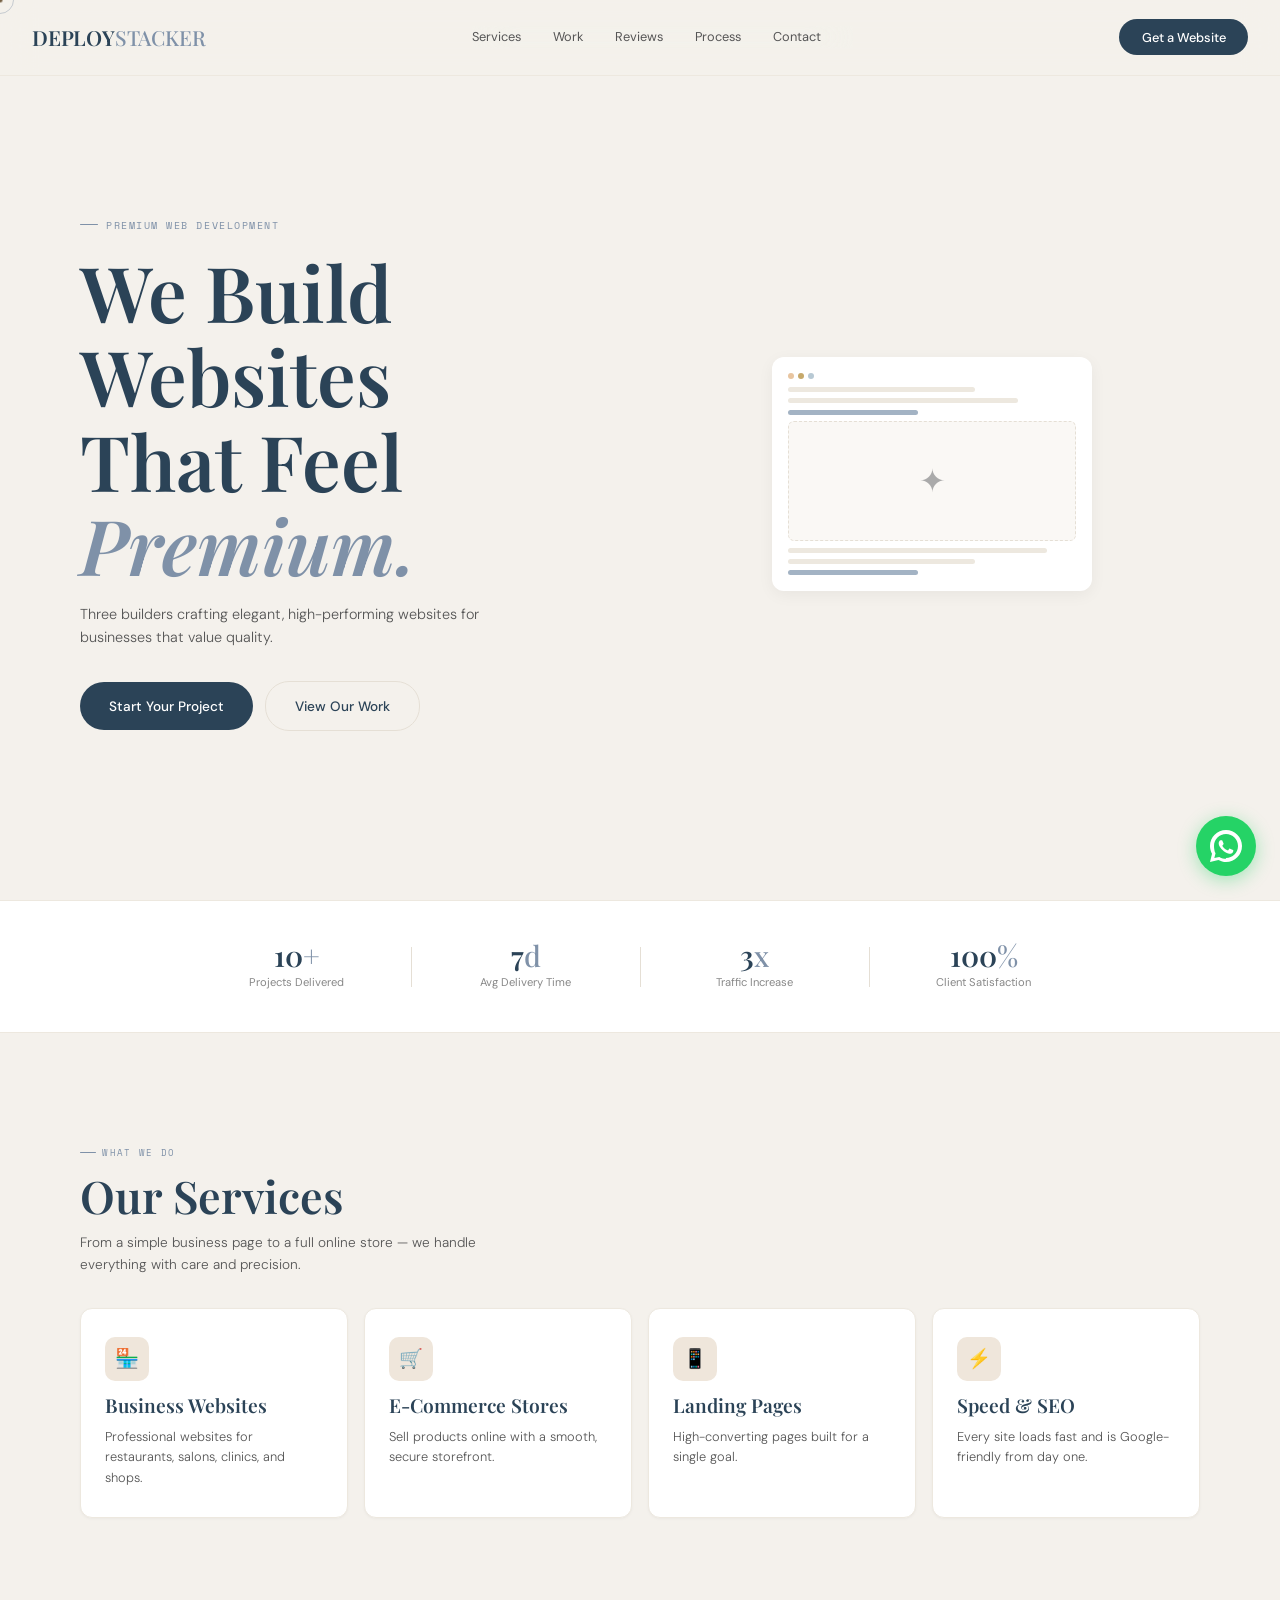
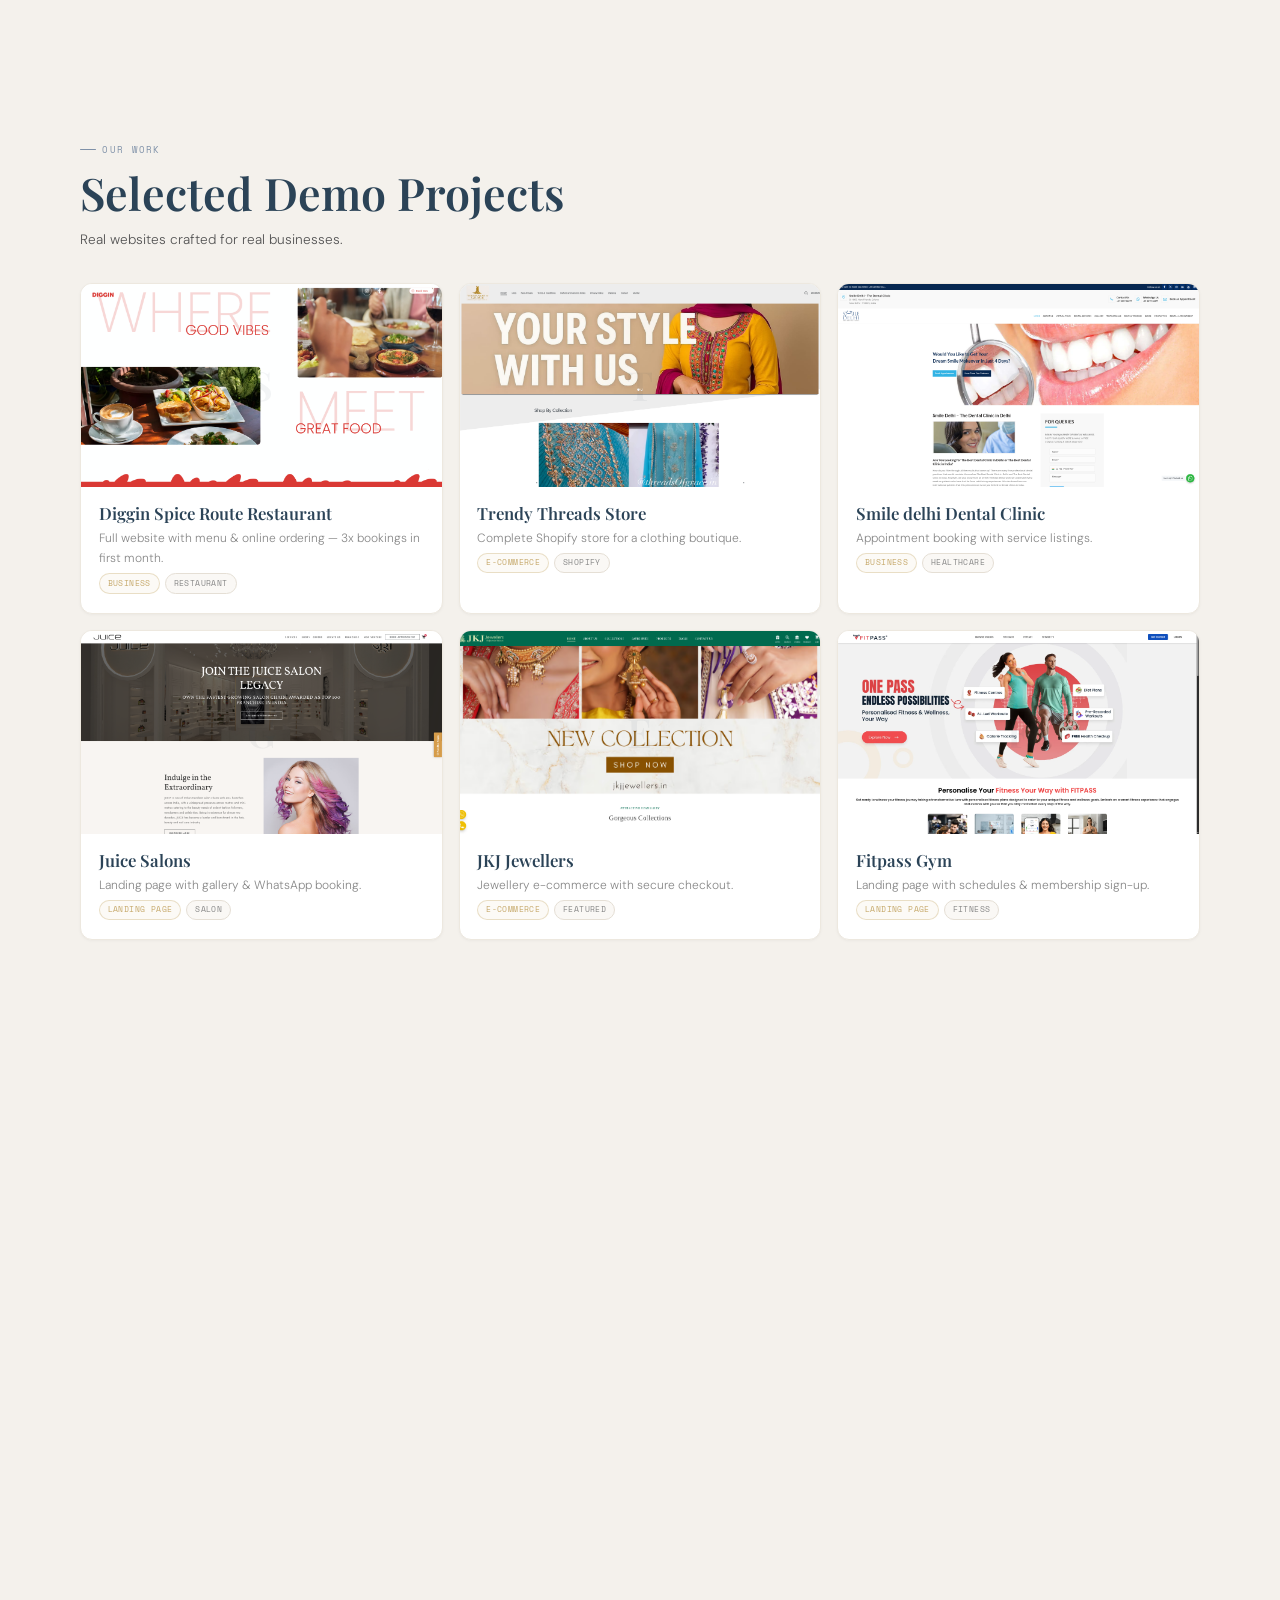
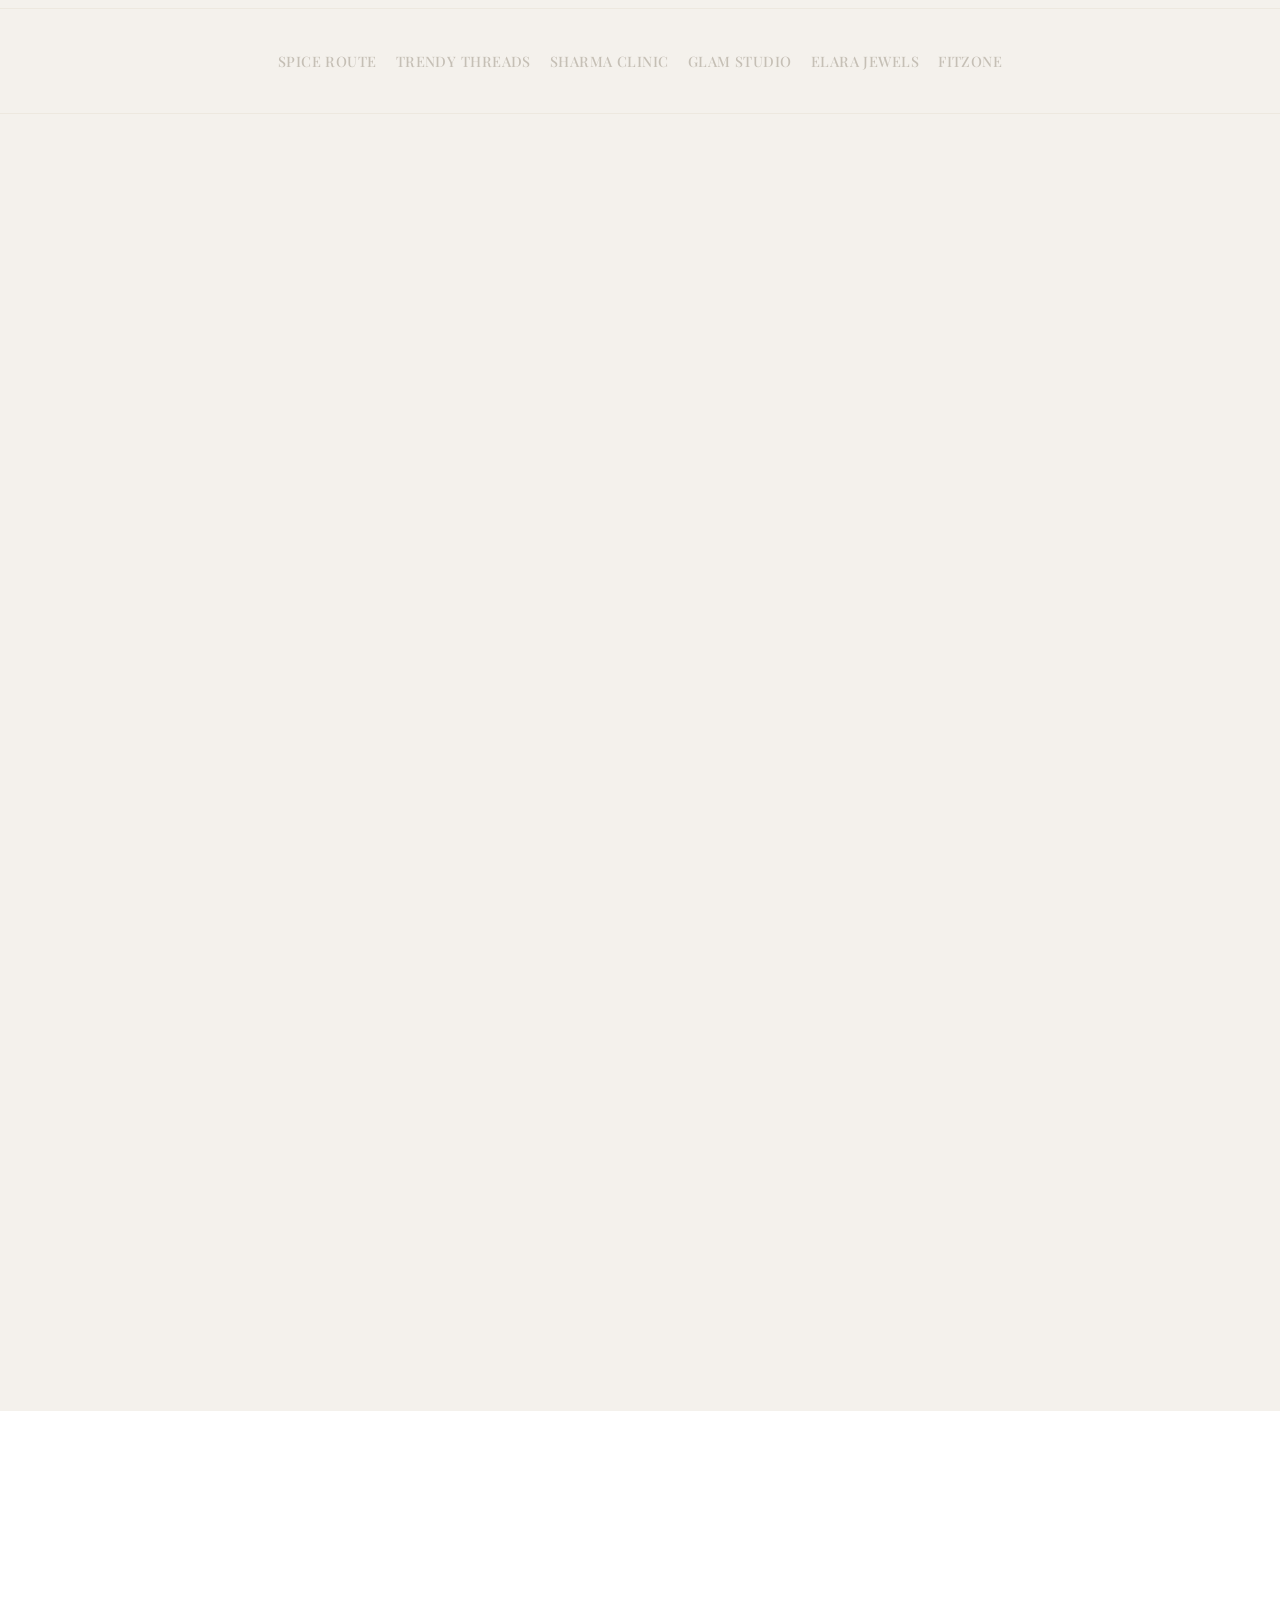
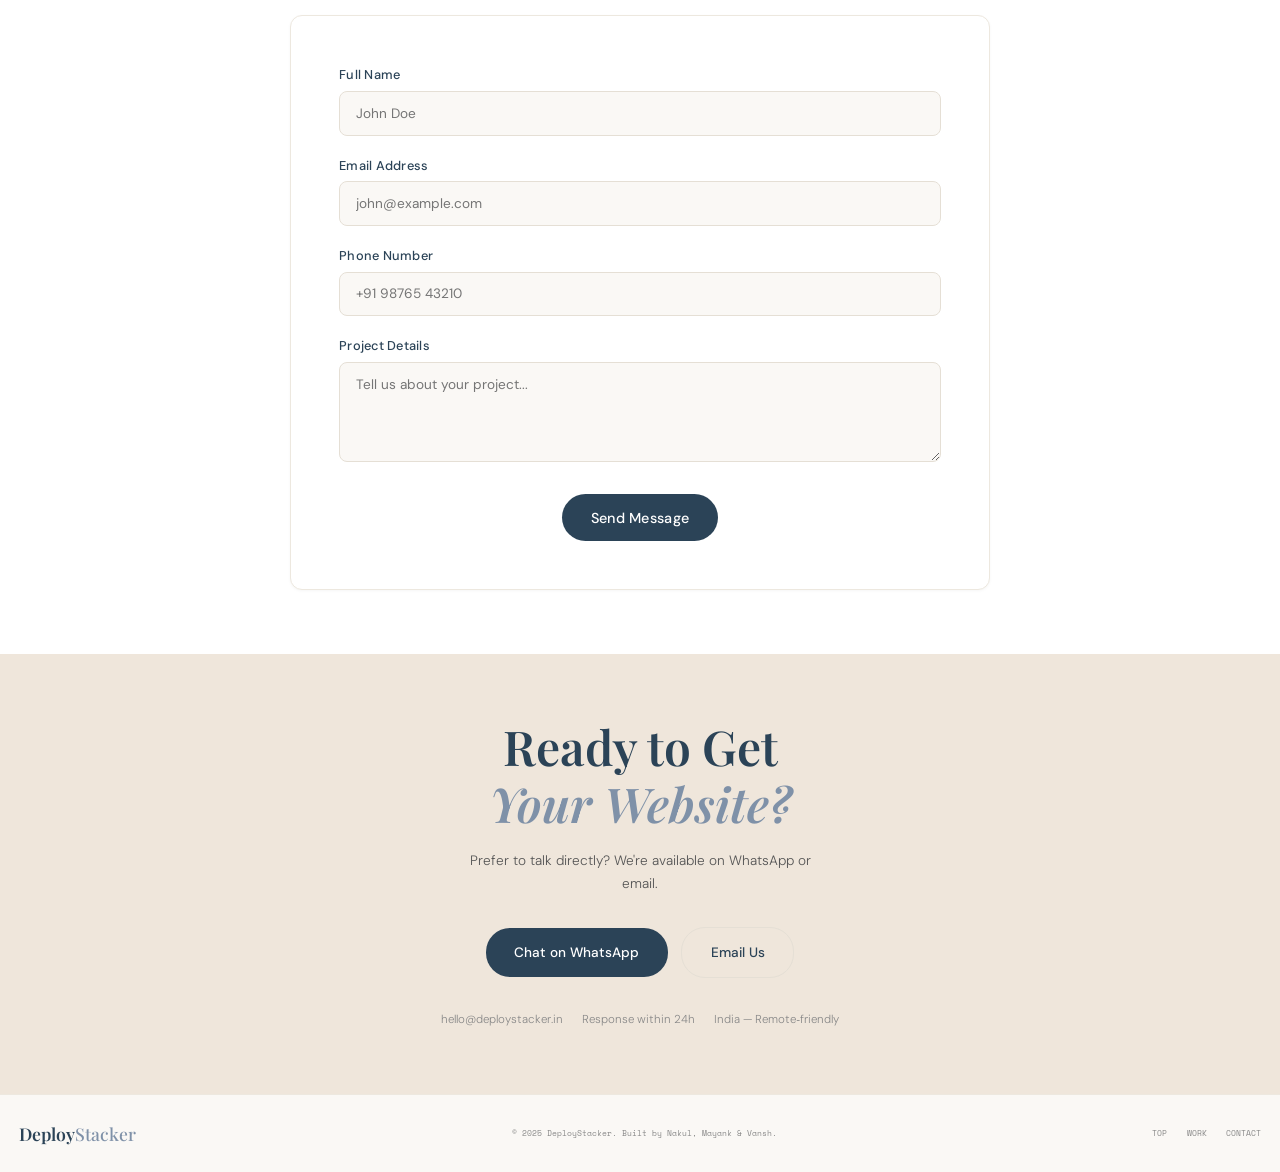
==== commit aef7b5fb: "Update index.html" ====
--- a/index.html
+++ b/index.html
@@ -1098,7 +1098,9 @@
             <li><a href="#testimonials">Reviews</a></li>
             <li><a href="#process">Process</a></li>
             <li><a href="#contact-form">Contact</a></li>
-            <li class="mobile-cta"><a href="#  " class="nav-cta" style="display:none;">Get a Website</a></li>
+            <li class="mobile-cta">
+                <a href="#  " class="nav-cta" style="display:none;">Get a Website</a>
+            </li>
         </ul>
         <button class="nav-cta" id="desktopCta" onclick="document.getElementById('contact-form').scrollIntoView({behavior:'smooth'})">Get a Website</button>
     </nav>
@@ -1181,125 +1183,31 @@
     <!-- PROJECTS -->
     <section id="projects">
         <div class="section-inner">
-            <div class="reveal">
-                <div class="section-label">Our Work</div>
-                <h2 class="section-title">Selected Demo  Projects</h2>
-                <p class="section-subtitle">Real websites crafted for real businesses.</p>
-            </div>
+            <div class="reveal"><div class="section-label">Our Work</div><h2 class="section-title">Selected Demo  Projects</h2><p class="section-subtitle">Real websites crafted for real businesses.</p></div>
             <div class="projects-grid reveal-stagger">
                 <div class="project-card card" data-url="https://www.diggin.co.in/">
-                    <div class="p-thumb">
-                        <div class="p-thumb-fallback">
-                            <span class="p-fl">S</span>
-                        </div>
-                        <img src="image/resturent.png" alt="Spice Route" loading="lazy" onerror="this.style.opacity='0';this.previousElementSibling.style.display='flex';">
-                        <div class="p-overlay">
-                            <span class="p-overlay-btn">View Project</span>
-                        </div
-                        </div>
-                    <div class="p-info">
-                        <div class="p-name"> Diggin Spice Route Restaurant</div>
-                        <p class="p-desc">Full website with menu & online ordering — 3x bookings in first month.</p>
-                        <div class="p-tags">
-                            <span class="p-tag gold-tag">Business</span>
-                            <span class="p-tag">Restaurant</span>
-                        </div>
-                    </div>
+                    <div class="p-thumb"><div class="p-thumb-fallback"><span class="p-fl">S</span></div><img src="image/resturent.png" alt="Spice Route" loading="lazy" onerror="this.style.opacity='0';this.previousElementSibling.style.display='flex';"><div class="p-overlay"><span class="p-overlay-btn">View Project</span></div></div>
+                    <div class="p-info"><div class="p-name"> Diggin Spice Route Restaurant</div><p class="p-desc">Full website with menu & online ordering — 3x bookings in first month.</p><div class="p-tags"><span class="p-tag gold-tag">Business</span><span class="p-tag">Restaurant</span></div></div>
                 </div>
                 <div class="project-card card" data-url="https://threadsofgrace.in/">
-                    <div class="p-thumb">
-                        <div class="p-thumb-fallback">
-                            <span class="p-fl">T</span>
-                        </div>
-                        <img src="image/threads.png" alt="Trendy Threads" loading="lazy" onerror="this.style.opacity='0';this.previousElementSibling.style.display='flex';">
-                        <div class="p-overlay">
-                            <span class="p-overlay-btn">View Project</span>
-                        </div>
-                    </div>
-                    <div class="p-info">
-                        <div class="p-name">Trendy Threads Store</div>
-                        <p class="p-desc">Complete Shopify store for a clothing boutique.</p>
-                        <div class="p-tags">
-                            <span class="p-tag gold-tag">E-Commerce</span>
-                            <span class="p-tag">Shopify</span>
-                        </div>
-                    </div>
+                    <div class="p-thumb"><div class="p-thumb-fallback"><span class="p-fl">T</span></div><img src="image/threads.png" alt="Trendy Threads" loading="lazy" onerror="this.style.opacity='0';this.previousElementSibling.style.display='flex';"><div class="p-overlay"><span class="p-overlay-btn">View Project</span></div></div>
+                    <div class="p-info"><div class="p-name">Trendy Threads Store</div><p class="p-desc">Complete Shopify store for a clothing boutique.</p><div class="p-tags"><span class="p-tag gold-tag">E-Commerce</span><span class="p-tag">Shopify</span></div></div>
                 </div>
                 <div class="project-card card" data-url="https://dentalclinicdelhi.com/">
-                    <div class="p-thumb">
-                        <div class="p-thumb-fallback">
-                            <span class="p-fl">C</span>
-                        </div>
-                        <img src="image/dental.png" alt="Sharma Clinic" loading="lazy" onerror="this.style.opacity='0';this.previousElementSibling.style.display='flex';">
-                        <div class="p-overlay">
-                            <span class="p-overlay-btn">View Project</span>
-                        </div>
-                    </div>
-                    <div class="p-info">
-                        <div class="p-name">Smile delhi Dental Clinic</div>
-                        <p class="p-desc">Appointment booking with service listings.</p>
-                        <div class="p-tags">
-                            <span class="p-tag gold-tag">Business</span>
-                            <span class="p-tag">Healthcare</span>
-                        </div>
-                    </div>
+                    <div class="p-thumb"><div class="p-thumb-fallback"><span class="p-fl">C</span></div><img src="image/dental.png" alt="Sharma Clinic" loading="lazy" onerror="this.style.opacity='0';this.previousElementSibling.style.display='flex';"><div class="p-overlay"><span class="p-overlay-btn">View Project</span></div></div>
+                    <div class="p-info"><div class="p-name">Smile delhi Dental Clinic</div><p class="p-desc">Appointment booking with service listings.</p><div class="p-tags"><span class="p-tag gold-tag">Business</span><span class="p-tag">Healthcare</span></div></div>
                 </div>
                 <div class="project-card card" data-url="https://www.juicesalons.com/">
-                    <div class="p-thumb">
-                        <div class="p-thumb-fallback">
-                            <span class="p-fl">G</span>
-                        </div>
-                        <img src="image/sallon.png" alt="Glam Studio" loading="lazy" onerror="this.style.opacity='0';this.previousElementSibling.style.display='flex';">
-                        <div class="p-overlay">
-                            <span class="p-overlay-btn">View Project</span>
-                        </div>
-                    </div>
-                    <div class="p-info">
-                        <div class="p-name">Juice Salons</div>
-                        <p class="p-desc">Landing page with gallery & WhatsApp booking.</p>
-                        <div class="p-tags">
-                            <span class="p-tag gold-tag">Landing Page</span>
-                            <span class="p-tag">Salon</span>
-                        </div>
-                    </div>
+                    <div class="p-thumb"><div class="p-thumb-fallback"><span class="p-fl">G</span></div><img src="image/sallon.png" alt="Glam Studio" loading="lazy" onerror="this.style.opacity='0';this.previousElementSibling.style.display='flex';"><div class="p-overlay"><span class="p-overlay-btn">View Project</span></div></div>
+                    <div class="p-info"><div class="p-name">Juice Salons</div><p class="p-desc">Landing page with gallery & WhatsApp booking.</p><div class="p-tags"><span class="p-tag gold-tag">Landing Page</span><span class="p-tag">Salon</span></div></div>
                 </div>
                 <div class="project-card card" data-url="https://www.jkjjewellers.in/">
-                    <div class="p-thumb">
-                        <div class="p-thumb-fallback">
-                            <span class="p-fl">E</span>
-                        </div>
-                        <img src="image/jeweller.png" alt="Elara Jewels" loading="lazy" onerror="this.style.opacity='0';this.previousElementSibling.style.display='flex';">
-                        <div class="p-overlay">
-                            <span class="p-overlay-btn">View Project</span>
-                        </div>
-                    </div>
-                    <div class="p-info">
-                        <div class="p-name">JKJ Jewellers</div>
-                        <p class="p-desc">Jewellery e-commerce with secure checkout.</p>
-                        <div class="p-tags">
-                            <span class="p-tag gold-tag">E-Commerce</span>
-                            <span class="p-tag">Featured</span>
-                        </div>
-                    </div>
+                    <div class="p-thumb"><div class="p-thumb-fallback"><span class="p-fl">E</span></div><img src="image/jeweller.png" alt="Elara Jewels" loading="lazy" onerror="this.style.opacity='0';this.previousElementSibling.style.display='flex';"><div class="p-overlay"><span class="p-overlay-btn">View Project</span></div></div>
+                    <div class="p-info"><div class="p-name">JKJ Jewellers</div><p class="p-desc">Jewellery e-commerce with secure checkout.</p><div class="p-tags"><span class="p-tag gold-tag">E-Commerce</span><span class="p-tag">Featured</span></div></div>
                 </div>
                 <div class="project-card card" data-url="https://fitpass.co.in/">
-                    <div class="p-thumb">
-                        <div class="p-thumb-fallback">
-                            <span class="p-fl">F</span>
-                        </div>
-                        <img src="image/gym.png" alt="FitZone" loading="lazy" onerror="this.style.opacity='0';this.previousElementSibling.style.display='flex';">
-                        <div class="p-overlay">
-                            <span class="p-overlay-btn">View Project</span>
-                        </div>
-                    </div>
-                    <div class="p-info">
-                        <div class="p-name">Fitpass Gym</div>
-                        <p class="p-desc">Landing page with schedules & membership sign-up.</p>
-                        <div class="p-tags">
-                            <span class="p-tag gold-tag">Landing Page</span>
-                            <span class="p-tag">Fitness</span>
-                        </div>
-                    </div>
+                    <div class="p-thumb"><div class="p-thumb-fallback"><span class="p-fl">F</span></div><img src="image/gym.png" alt="FitZone" loading="lazy" onerror="this.style.opacity='0';this.previousElementSibling.style.display='flex';"><div class="p-overlay"><span class="p-overlay-btn">View Project</span></div></div>
+                    <div class="p-info"><div class="p-name">Fitpass Gym</div><p class="p-desc">Landing page with schedules & membership sign-up.</p><div class="p-tags"><span class="p-tag gold-tag">Landing Page</span><span class="p-tag">Fitness</span></div></div>
                 </div>
             </div>
         </div>
@@ -1308,44 +1216,11 @@
     <!-- TESTIMONIALS -->
     <section id="testimonials">
         <div class="section-inner">
-            <div class="reveal"><div class="section-label">Testimonials</div>
-                <h2 class="section-title">What Clients Say</h2>
-                <p class="section-subtitle">Honest feedback from businesses we've worked with.</p>
-            </div>
+            <div class="reveal"><div class="section-label">Testimonials</div><h2 class="section-title">What Clients Say</h2><p class="section-subtitle">Honest feedback from businesses we've worked with.</p></div>
             <div class="testimonials-grid reveal-stagger">
-                <div class="testimonial-card card">
-                    <div class="t-stars">★★★★★</div>
-                    <p class="t-quote">DeployStacker built our restaurant website in 5 days. Online reservations tripled.</p>
-                    <div class="t-author">
-                        <div class="t-avatar">R</div>
-                        <div class="t-author-info">
-                            <div class="t-name">Rajesh Kumar</div>
-                            <div class="t-role">Owner,Diggin Spice Route</div>
-                        </div>
-                    </div>
-                </div>
-                <div class="testimonial-card card">
-                    <div class="t-stars">★★★★★</div>
-                    <p class="t-quote">Our Shopify store was set up flawlessly. Highly recommended.</p>
-                    <div class="t-author">
-                        <div class="t-avatar">P</div>
-                        <div class="t-author-info">
-                            <div class="t-name">Priya Sharma</div>
-                            <div class="t-role">Founder, Trendy Threads</div>
-                        </div>
-                    </div>
-                </div>
-                <div class="testimonial-card card">
-                    <div class="t-stars">★★★★★</div>
-                    <p class="t-quote">Patients book appointments online now. Clean, professional design.</p>
-                    <div class="t-author">
-                        <div class="t-avatar">D</div>
-                        <div class="t-author-info">
-                            <div class="t-name">Dr. Anil Sharma</div>
-                            <div class="t-role">Sharma Dental Clinic</div>
-                        </div>
-                    </div>
-                </div>
+                <div class="testimonial-card card"><div class="t-stars">★★★★★</div><p class="t-quote">DeployStacker built our restaurant website in 5 days. Online reservations tripled.</p><div class="t-author"><div class="t-avatar">R</div><div class="t-author-info"><div class="t-name">Rajesh Kumar</div><div class="t-role">Owner, Spice Route</div></div></div></div>
+                <div class="testimonial-card card"><div class="t-stars">★★★★★</div><p class="t-quote">Our Shopify store was set up flawlessly. Highly recommended.</p><div class="t-author"><div class="t-avatar">P</div><div class="t-author-info"><div class="t-name">Priya Sharma</div><div class="t-role">Founder, Trendy Threads</div></div></div></div>
+                <div class="testimonial-card card"><div class="t-stars">★★★★★</div><p class="t-quote">Patients book appointments online now. Clean, professional design.</p><div class="t-author"><div class="t-avatar">D</div><div class="t-author-info"><div class="t-name">Dr. Anil Sharma</div><div class="t-role">Sharma Dental Clinic</div></div></div></div>
             </div>
         </div>
     </section>
@@ -1365,38 +1240,11 @@
     <!-- TEAM -->
     <section id="team">
         <div class="section-inner">
-            <div class="reveal">
-                <div class="section-label">Who We Are</div>
-                <h2 class="section-title">Meet the Builders</h2>
-                <p class="section-subtitle">Three friends on a mission.</p>
-            </div>
+            <div class="reveal"><div class="section-label">Who We Are</div><h2 class="section-title">Meet the Builders</h2><p class="section-subtitle">Three friends on a mission.</p></div>
             <div class="team-grid reveal-stagger">
-                <div class="team-card card">
-                    <div class="tm-avatar">
-                        <img src="image/nakul.jpeg" alt="Nakul" loading="lazy">
-                    </div>
-                    <div class="tm-info">
-                        <div class="tm-name">Nakul</div>
-                        <div class="tm-role">Lead Developer</div>
-                    </div>
-                </div>
-                <div class="team-card card">
-                    <div class="tm-avatar">
-                        <img src="image/mayank.jpeg" alt="Mayank" loading="lazy">
-                    </div>
-                    <div class="tm-info">
-                        <div class="tm-name">Mayank</div>
-                        <div class="tm-role">UI/UX Designer</div>
-                    </div>
-                </div>
-                <div class="team-card card">
-                    <div class="tm-avatar">
-                        <img src="images/vansh1.jpg" alt="Vansh" loading="lazy">
-                    </div><div class="tm-info">
-                        <div class="tm-name">Vansh</div>
-                        <div class="tm-role">Frontend & Strategy</div>
-                    </div>
-                </div>
+                <div class="team-card card"><div class="tm-avatar"><img src="image/nakul.jpeg" alt="Nakul" loading="lazy"></div><div class="tm-info"><div class="tm-name">Nakul</div><div class="tm-role">Lead Developer</div></div></div>
+                <div class="team-card card"><div class="tm-avatar"><img src="image/mayank.jpeg" alt="Mayank" loading="lazy"></div><div class="tm-info"><div class="tm-name">Mayank</div><div class="tm-role">UI/UX Designer</div></div></div>
+                <div class="team-card card"><div class="tm-avatar"><img src="image/vansh1.png" alt="Vansh" loading="lazy"></div><div class="tm-info"><div class="tm-name">Vansh</div><div class="tm-role">Frontend & Strategy</div></div></div>
             </div>
         </div>
     </section>
@@ -1404,46 +1252,13 @@
     <!-- PROCESS -->
     <section id="process">
         <div class="section-inner">
-            <div class="reveal">
-                <div class="section-label">How It Works</div>
-                <h2 class="section-title">Our Process</h2>
-                <p class="section-subtitle">Simple, transparent, effective.</p>
-            </div>
+            <div class="reveal"><div class="section-label">How It Works</div><h2 class="section-title">Our Process</h2><p class="section-subtitle">Simple, transparent, effective.</p></div>
             <div class="process-grid reveal-stagger">
-                <div class="process-step card">
-                    <div class="ps-num">01</div>
-                    <div class="ps-icon">💬</div>
-                    <div class="ps-name">Discovery Call</div>
-                    <p class="ps-desc">We learn about your business and goals.</p>
-                    <div class="ps-arrow-mob">↓</div>
-                </div>
-                <div class="process-step card">
-                    <div class="ps-num">02</div>
-                    <div class="ps-icon">✏️</div>
-                    <div class="ps-name">Design Concept</div>
-                    <p class="ps-desc">Refined mockup in 48 hours.</p>
-                    <div class="ps-arrow-mob">↓</div>
-                </div>
-                <div class="process-step card">
-                    <div class="ps-num">03</div>
-                    <div class="ps-icon">⚙️</div>
-                    <div class="ps-name">We Build It</div>
-                    <p class="ps-desc">Mobile-first, SEO baked in.</p>
-                    <div class="ps-arrow-mob">↓</div>
-                /div>
-                <div class="process-step card">
-                    <div class="ps-num">04</div>
-                    <div class="ps-icon">🚀</div>
-                    <div class="ps-name">Go Live</div>
-                    <p class="ps-desc">Hosting, domain, seamless launch.</p>
-                    <div class="ps-arrow-mob">↓</div>
-                </div>
-                <div class="process-step card">
-                    <div class="ps-num">05</div>
-                    <div class="ps-icon">🛠️</div>
-                    <div class="ps-name">Support</div>
-                    <p class="ps-desc">We're here after launch. Always.</p>
-                </div>
+                <div class="process-step card"><div class="ps-num">01</div><div class="ps-icon">💬</div><div class="ps-name">Discovery Call</div><p class="ps-desc">We learn about your business and goals.</p><div class="ps-arrow-mob">↓</div></div>
+                <div class="process-step card"><div class="ps-num">02</div><div class="ps-icon">✏️</div><div class="ps-name">Design Concept</div><p class="ps-desc">Refined mockup in 48 hours.</p><div class="ps-arrow-mob">↓</div></div>
+                <div class="process-step card"><div class="ps-num">03</div><div class="ps-icon">⚙️</div><div class="ps-name">We Build It</div><p class="ps-desc">Mobile-first, SEO baked in.</p><div class="ps-arrow-mob">↓</div></div>
+                <div class="process-step card"><div class="ps-num">04</div><div class="ps-icon">🚀</div><div class="ps-name">Go Live</div><p class="ps-desc">Hosting, domain, seamless launch.</p><div class="ps-arrow-mob">↓</div></div>
+                <div class="process-step card"><div class="ps-num">05</div><div class="ps-icon">🛠️</div><div class="ps-name">Support</div><p class="ps-desc">We're here after launch. Always.</p></div>
             </div>
         </div>
     </section>
@@ -1489,10 +1304,10 @@
             <p class="cta-final-sub">Prefer to talk directly? We're available on WhatsApp or email.</p>
             <div class="cta-final-actions">
                 <a href="https://wa.me/9996005270?text=Hello%20DeployStacker%2C%20I%27m%20interested%20in%20your%20web%20development%20services." class="btn-primary" target="_blank" rel="noopener">Chat on WhatsApp</a>
-                <a href="mailto:deploystacker@gmail.com" class="btn-outline">Email Us</a>
+                <a href="mailto:hello@deploystacker.in" class="btn-outline">Email Us</a>
             </div>
             <div class="cta-final-contact">
-                <span>deploystacker@gmail.com</span>
+                <span>hello@deploystacker.in</span>
                 <span>Response within 24h</span>
                 <span>India — Remote‑friendly</span>
             </div>
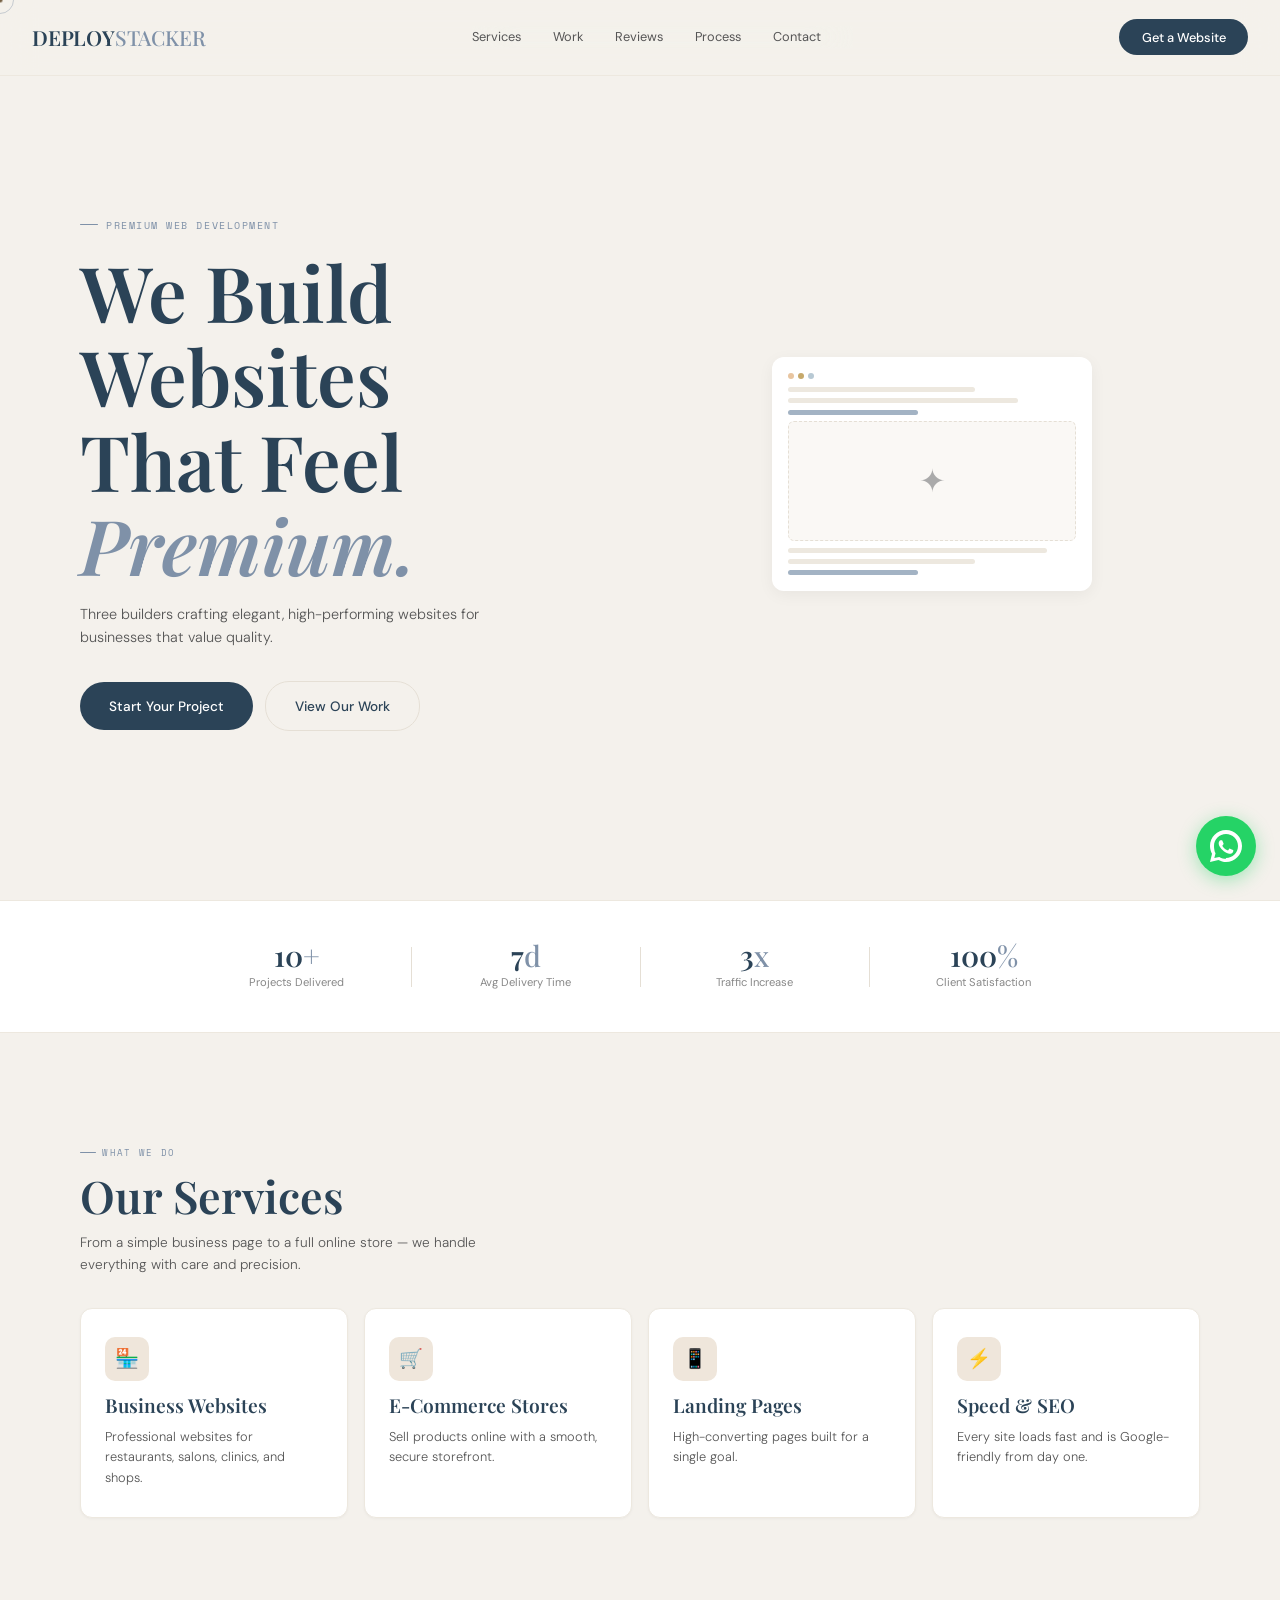
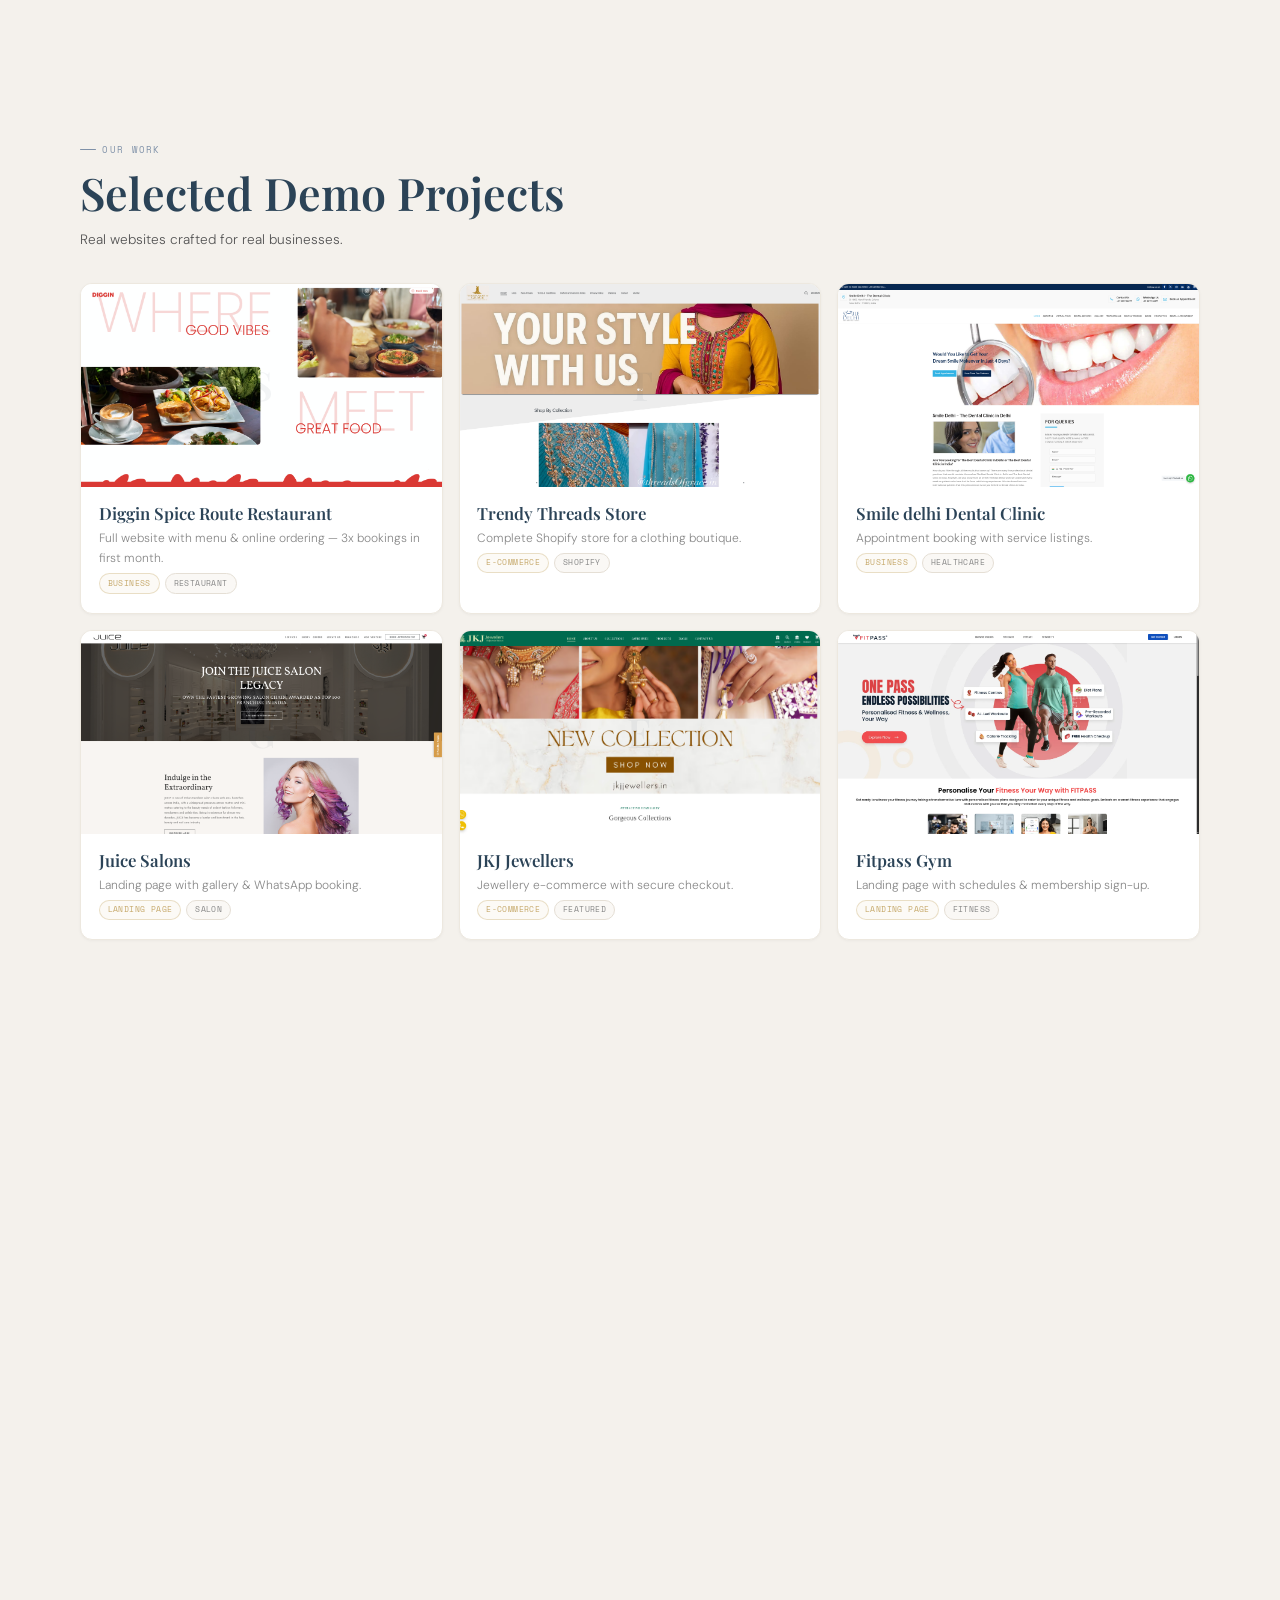
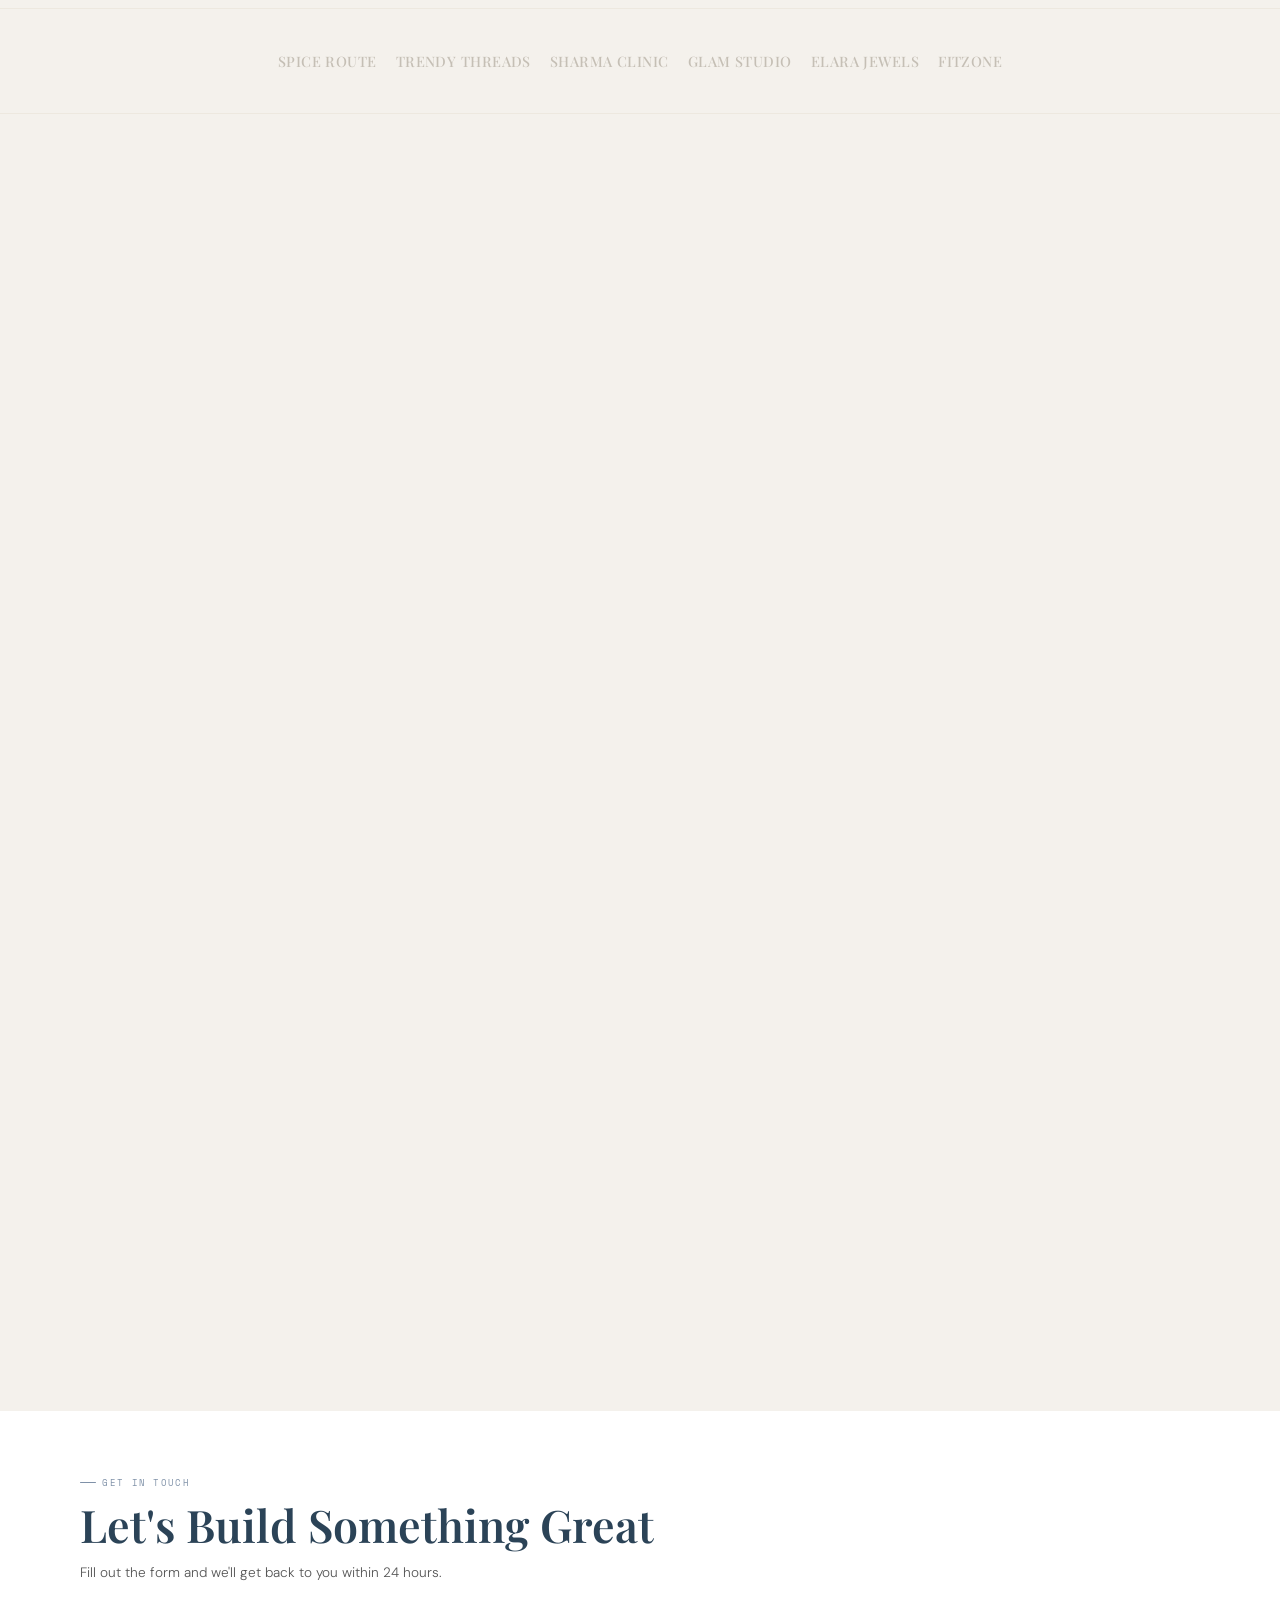
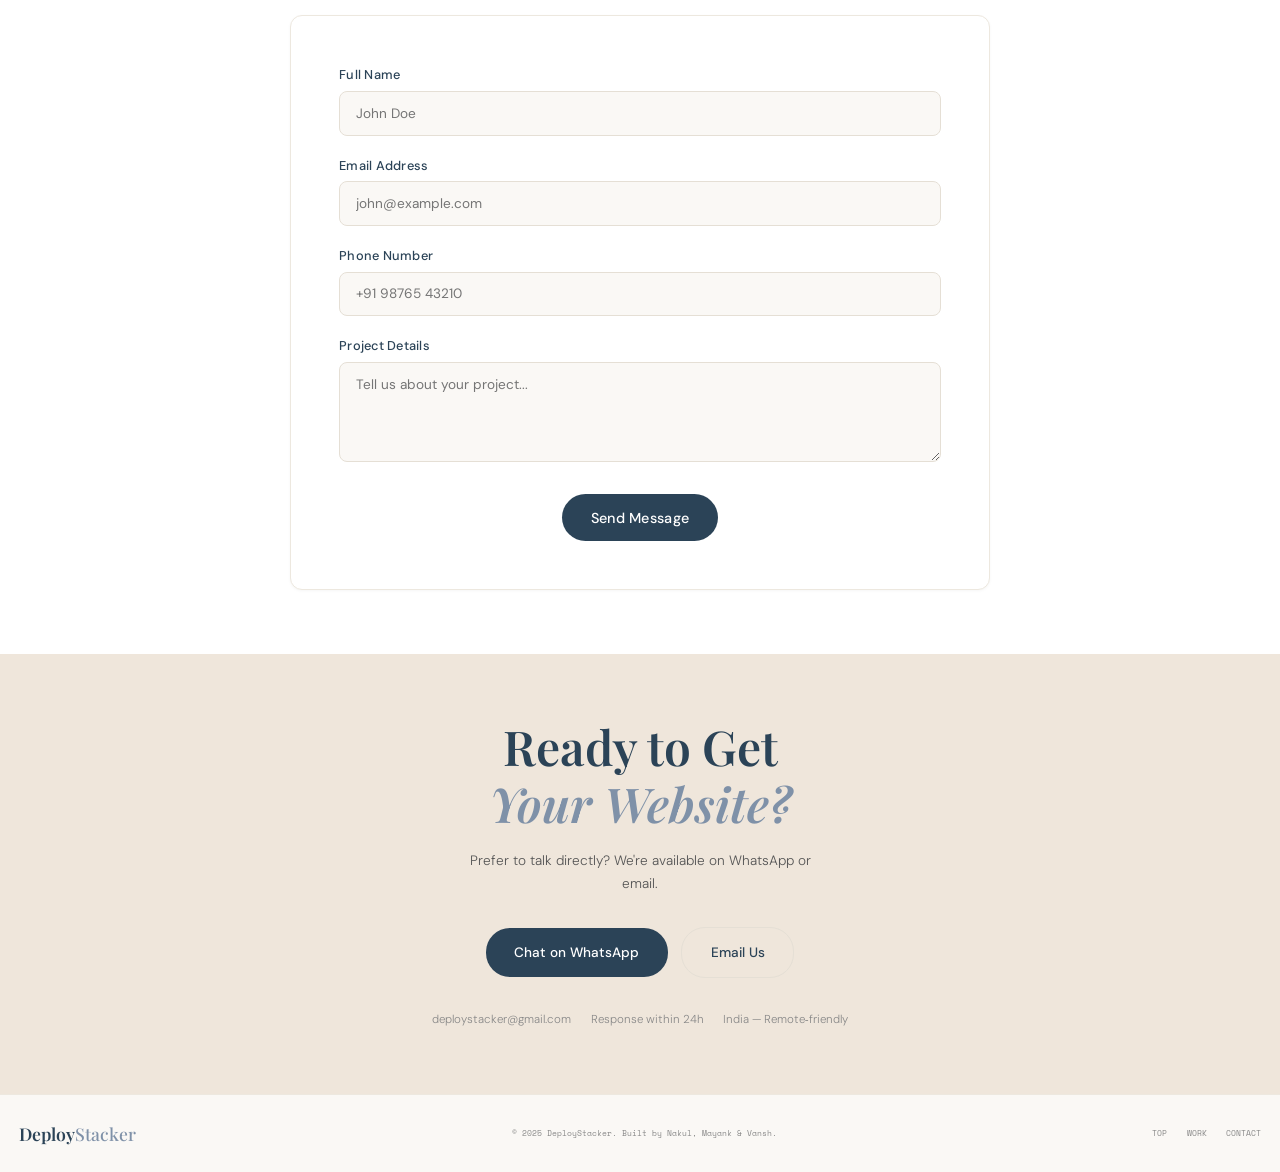
==== commit 95e7914e: "Update contact email to deploystacker@gmail.com" ====
--- a/index.html
+++ b/index.html
@@ -1304,10 +1304,10 @@
             <p class="cta-final-sub">Prefer to talk directly? We're available on WhatsApp or email.</p>
             <div class="cta-final-actions">
                 <a href="https://wa.me/9996005270?text=Hello%20DeployStacker%2C%20I%27m%20interested%20in%20your%20web%20development%20services." class="btn-primary" target="_blank" rel="noopener">Chat on WhatsApp</a>
-                <a href="mailto:hello@deploystacker.in" class="btn-outline">Email Us</a>
+                <a href="mailto:deploystacker@gmail.com" class="btn-outline">Email Us</a>
             </div>
             <div class="cta-final-contact">
-                <span>hello@deploystacker.in</span>
+                <span>deploystacker@gmail.com</span>
                 <span>Response within 24h</span>
                 <span>India — Remote‑friendly</span>
             </div>
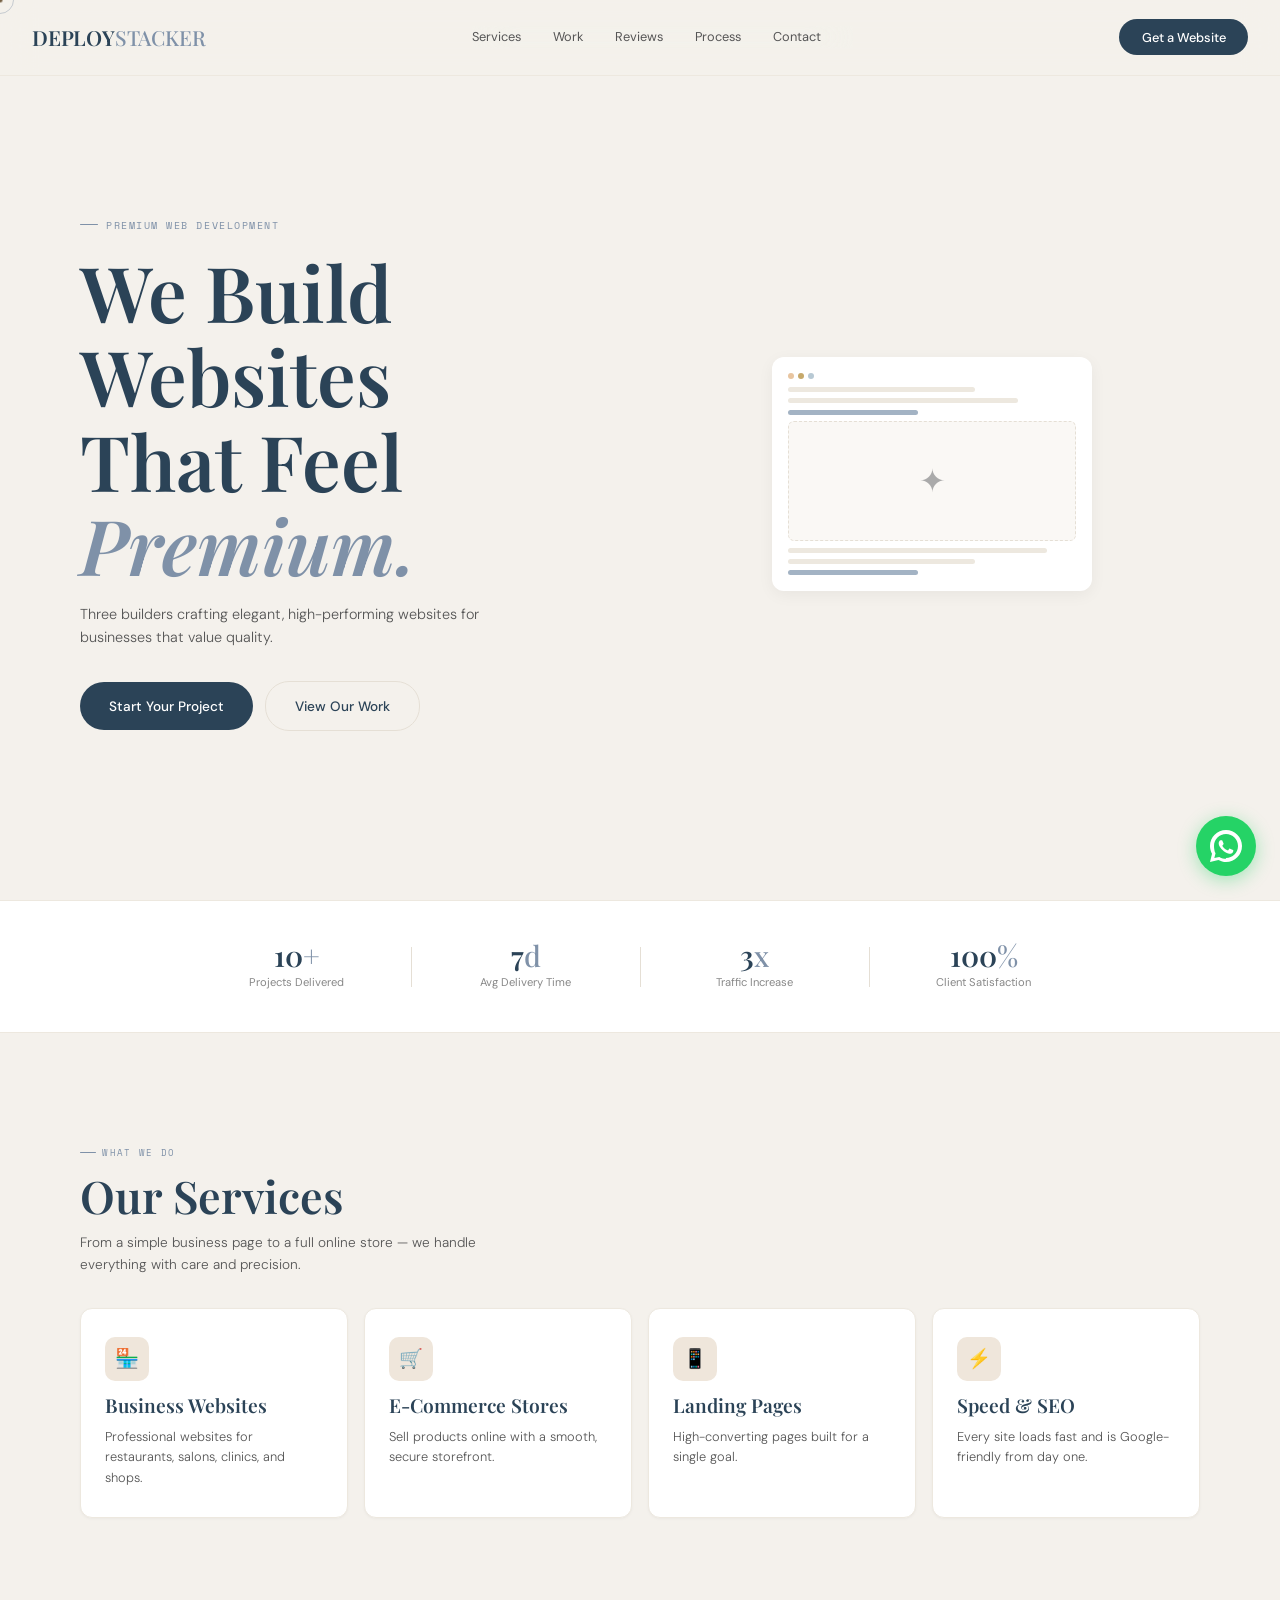
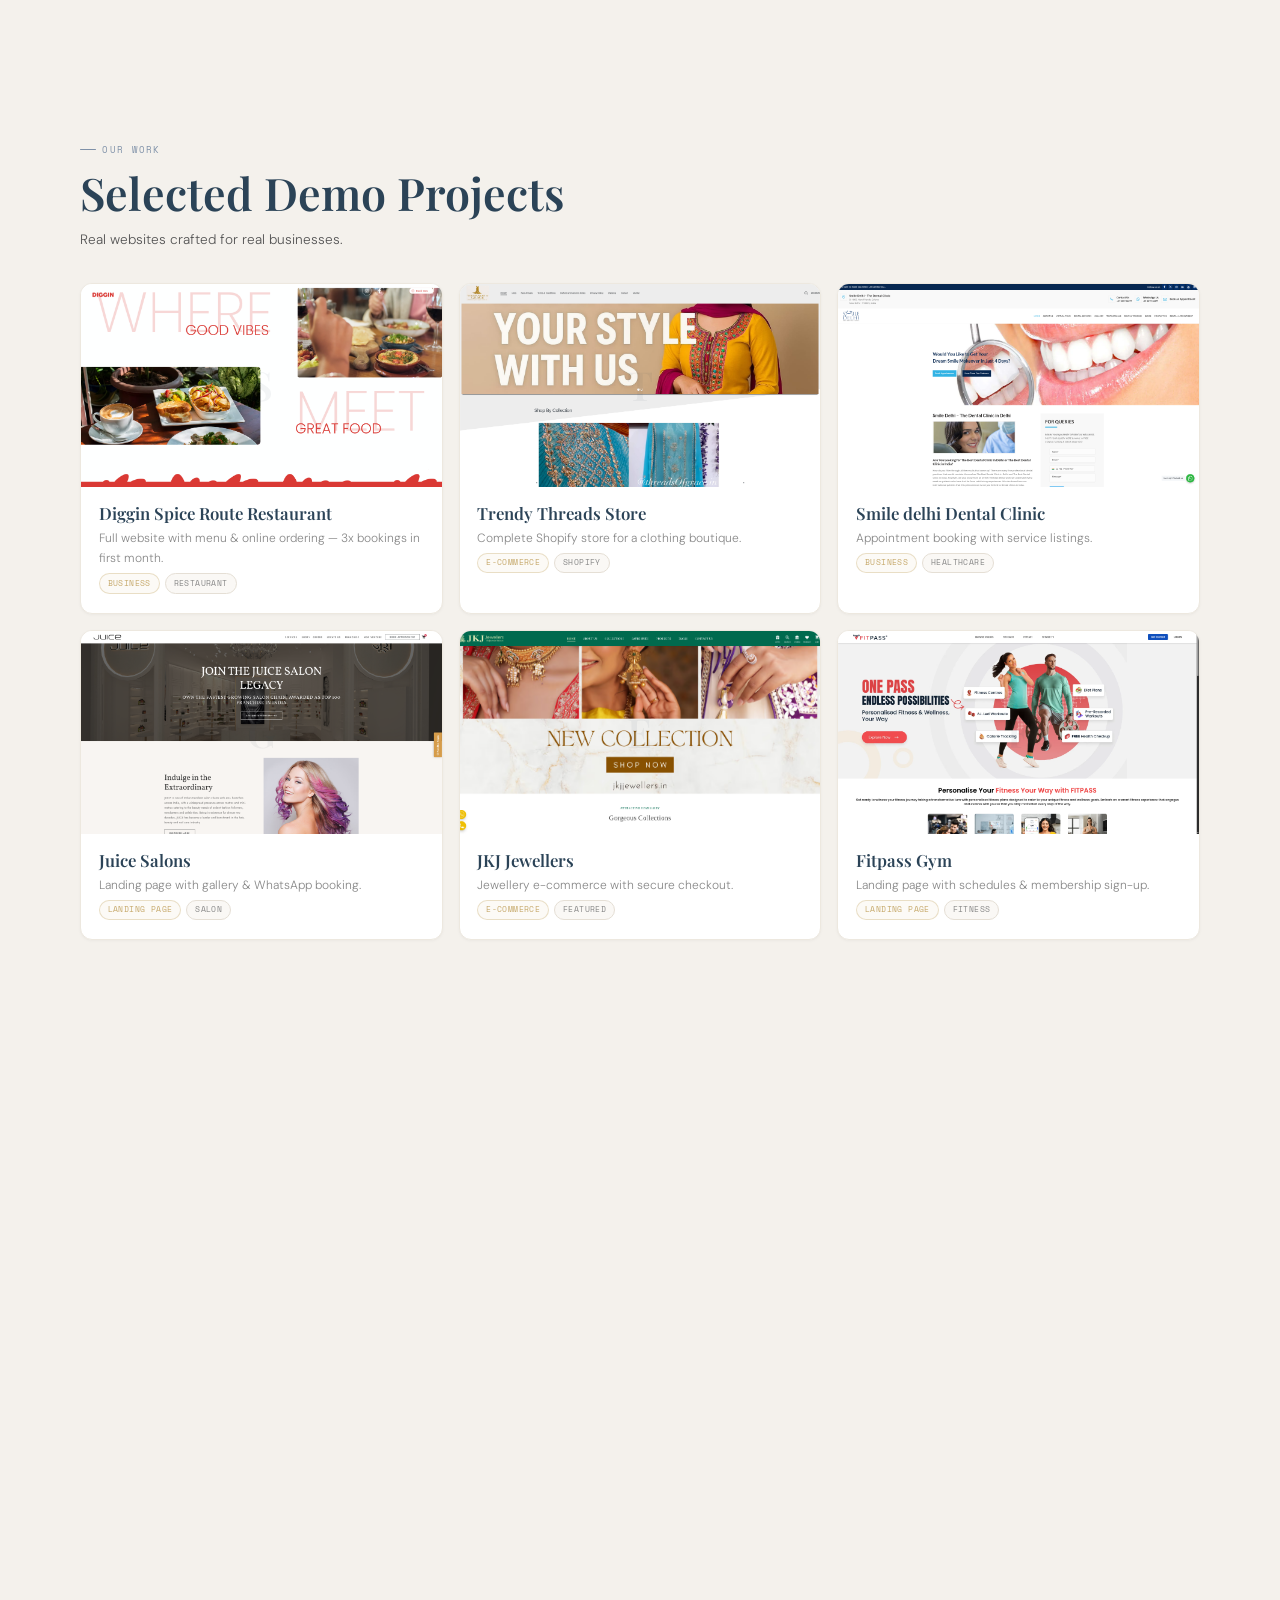
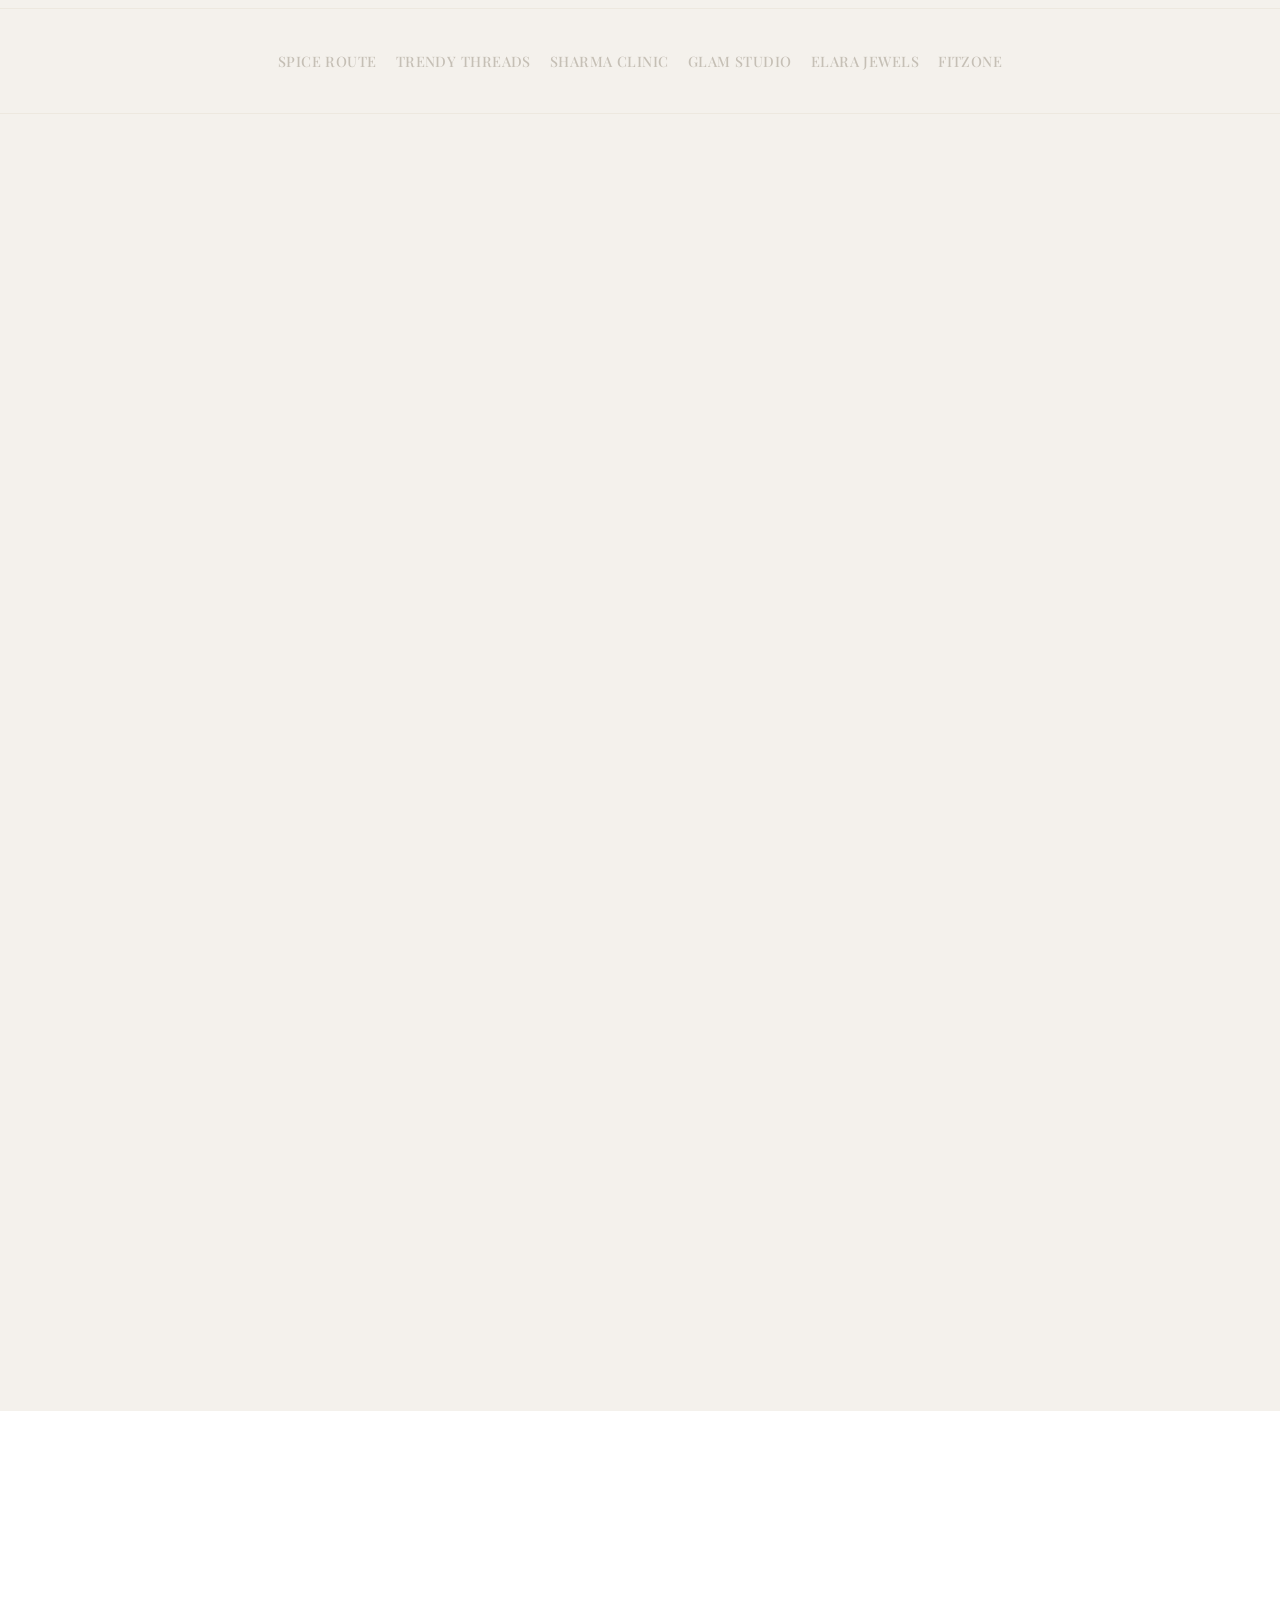
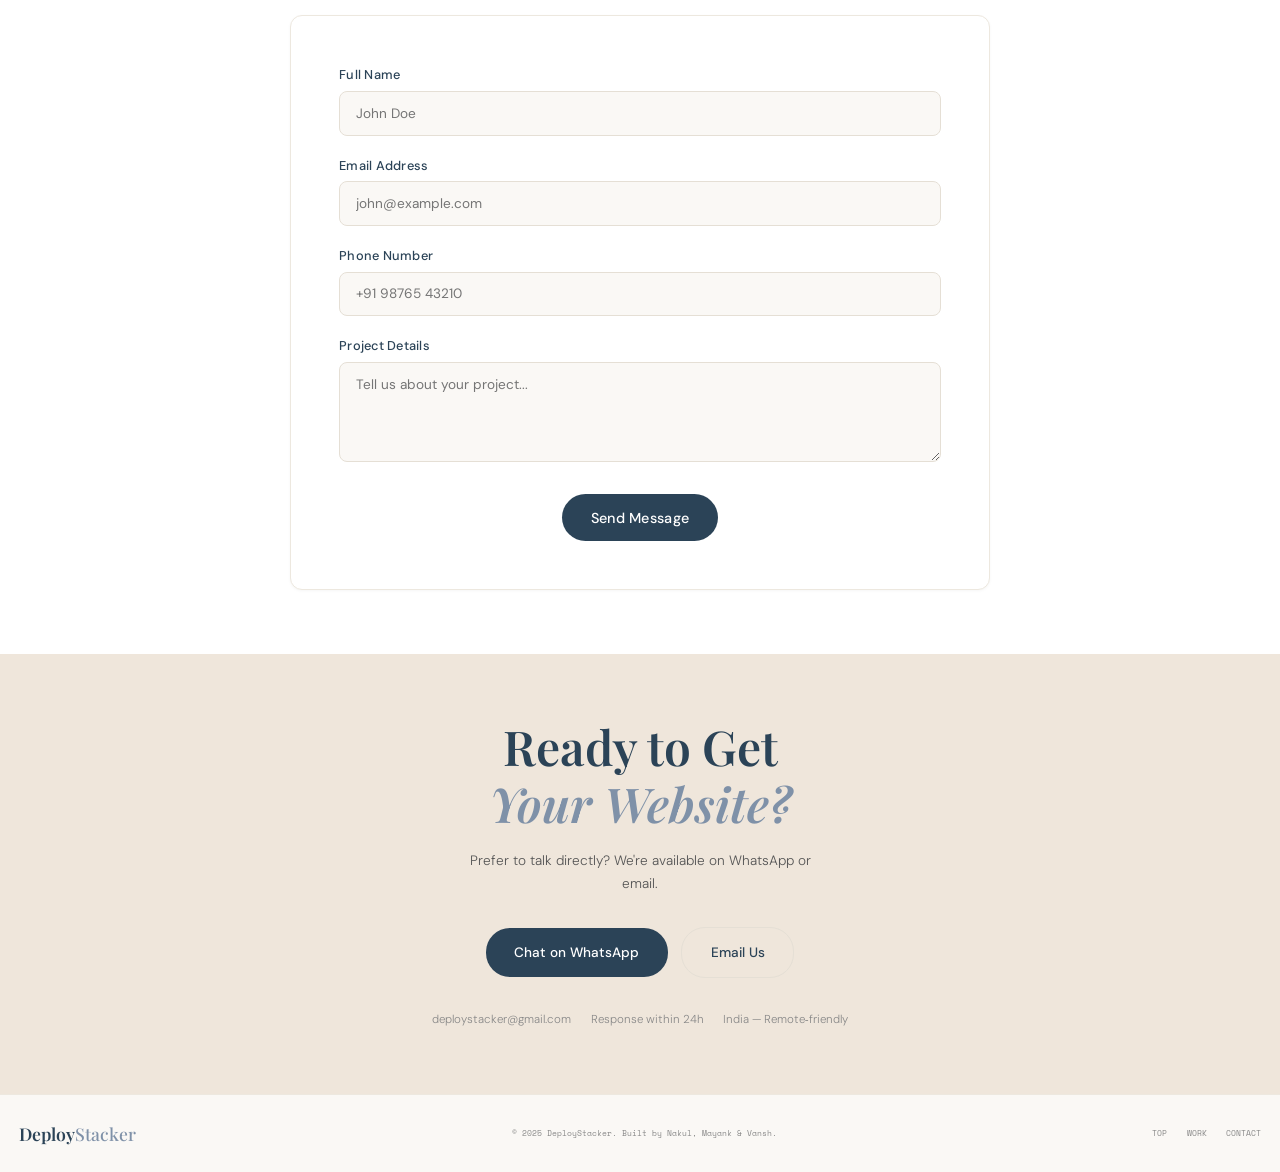
==== commit 320528a1: "Update testimonials section with new entries" ====
--- a/index.html
+++ b/index.html
@@ -1075,11 +1075,11 @@
     <div class="cursor-ring" id="cursorRing"></div>
 
     <!-- FLOATING WHATSAPP BUBBLE -->
-    <a href="https://wa.me/9996005270?text=Hello%20DeployStacker%2C%20I%27m%20interested%20in%20your%20web%20development%20services." 
-       class="whatsapp-bubble" 
-       target="_blank" 
-       rel="noopener" 
-       aria-label="Chat on WhatsApp">
+    <a href="https://wa.me/919996005270?text=Hello%20DeployStacker%2C%20I%27m%20interested%20in%20your%20web%20development%20services." 
+   class="whatsapp-bubble" 
+   target="_blank" 
+   rel="noopener" 
+   aria-label="Chat on WhatsApp">
         <!-- WhatsApp icon (SVG) -->
         <svg class="wa-icon" viewBox="0 0 32 32" xmlns="http://www.w3.org/2000/svg">
             <path d="M16 0C7.164 0 0 7.164 0 16c0 2.85 0.74 5.52 2.03 7.85L0 32l8.4-2.03C10.92 31.27 13.37 32 16 32c8.836 0 16-7.164 16-16S24.836 0 16 0zm0 28.8c-2.27 0-4.39-0.59-6.24-1.62l-0.45-0.27-4.98 1.2 1.21-4.87-0.28-0.44C4.66 21.63 4 18.89 4 16 4 9.37 9.37 4 16 4s12 5.37 12 12-5.37 12-12 12zm6.59-8.99c-0.36-0.18-2.13-1.05-2.46-1.17-0.33-0.12-0.57-0.18-0.81 0.18s-0.93 1.17-1.14 1.41c-0.21 0.24-0.42 0.27-0.78 0.09s-1.53-0.57-2.91-1.8c-1.08-0.96-1.8-2.14-2.01-2.5s-0.02-0.56 0.16-0.74c0.16-0.16 0.36-0.42 0.54-0.63s0.24-0.36 0.36-0.6c0.12-0.24 0.06-0.45-0.02-0.63s-0.81-1.95-1.11-2.67c-0.29-0.71-0.59-0.61-0.81-0.62h-0.69c-0.24 0-0.63 0.09-0.96 0.45s-1.26 1.23-1.26 3s1.29 3.48 1.47 3.72c0.18 0.24 2.54 3.88 6.15 5.44 0.86 0.37 1.53 0.59 2.05 0.76 0.86 0.27 1.65 0.23 2.27 0.14 0.69-0.1 2.13-0.87 2.43-1.71s0.3-1.56 0.21-1.71c-0.09-0.15-0.33-0.24-0.69-0.42z"/>
@@ -1218,9 +1218,9 @@
         <div class="section-inner">
             <div class="reveal"><div class="section-label">Testimonials</div><h2 class="section-title">What Clients Say</h2><p class="section-subtitle">Honest feedback from businesses we've worked with.</p></div>
             <div class="testimonials-grid reveal-stagger">
-                <div class="testimonial-card card"><div class="t-stars">★★★★★</div><p class="t-quote">DeployStacker built our restaurant website in 5 days. Online reservations tripled.</p><div class="t-author"><div class="t-avatar">R</div><div class="t-author-info"><div class="t-name">Rajesh Kumar</div><div class="t-role">Owner, Spice Route</div></div></div></div>
-                <div class="testimonial-card card"><div class="t-stars">★★★★★</div><p class="t-quote">Our Shopify store was set up flawlessly. Highly recommended.</p><div class="t-author"><div class="t-avatar">P</div><div class="t-author-info"><div class="t-name">Priya Sharma</div><div class="t-role">Founder, Trendy Threads</div></div></div></div>
-                <div class="testimonial-card card"><div class="t-stars">★★★★★</div><p class="t-quote">Patients book appointments online now. Clean, professional design.</p><div class="t-author"><div class="t-avatar">D</div><div class="t-author-info"><div class="t-name">Dr. Anil Sharma</div><div class="t-role">Sharma Dental Clinic</div></div></div></div>
+                <div class="testimonial-card card"><div class="t-stars">★★★★★</div><p class="t-quote">DeployStacker built our restaurant website in 5 days. Online reservations tripled.</p><div class="t-author"><div class="t-avatar">R</div><div class="t-author-info"><div class="t-name">Rajesh Kumar</div><div class="t-role">Owner, Diggin Spice Route</div></div></div></div>
+                <div class="testimonial-card card"><div class="t-stars">★★★★★</div><p class="t-quote">Our Shopify store was set up flawlessly. Highly recommended.</p><div class="t-author"><div class="t-avatar">P</div><div class="t-author-info"><div class="t-name">Priya Sharma</div><div class="t-role">Owner, Trendy Threads Store</div></div></div></div>
+                <div class="testimonial-card card"><div class="t-stars">★★★★★</div><p class="t-quote">Patients book appointments online now. Clean, professional design.</p><div class="t-author"><div class="t-avatar">D</div><div class="t-author-info"><div class="t-name">Dr. Anil Sharma</div><div class="t-role">Smile Delhi Dental Clinic</div></div></div></div>
             </div>
         </div>
     </section>
@@ -1303,8 +1303,7 @@
             <h2 class="cta-final-title">Ready to Get<br><span class="italic">Your Website?</span></h2>
             <p class="cta-final-sub">Prefer to talk directly? We're available on WhatsApp or email.</p>
             <div class="cta-final-actions">
-                <a href="https://wa.me/9996005270?text=Hello%20DeployStacker%2C%20I%27m%20interested%20in%20your%20web%20development%20services." class="btn-primary" target="_blank" rel="noopener">Chat on WhatsApp</a>
-                <a href="mailto:deploystacker@gmail.com" class="btn-outline">Email Us</a>
+<a href="https://wa.me/919996005270?text=Hello%20DeployStacker%2C%20I%27m%20interested%20in%20your%20web%20development%20services." class="btn-primary" target="_blank" rel="noopener">Chat on WhatsApp</a>                <a href="mailto:deploystacker@gmail.com" class="btn-outline">Email Us</a>
             </div>
             <div class="cta-final-contact">
                 <span>deploystacker@gmail.com</span>
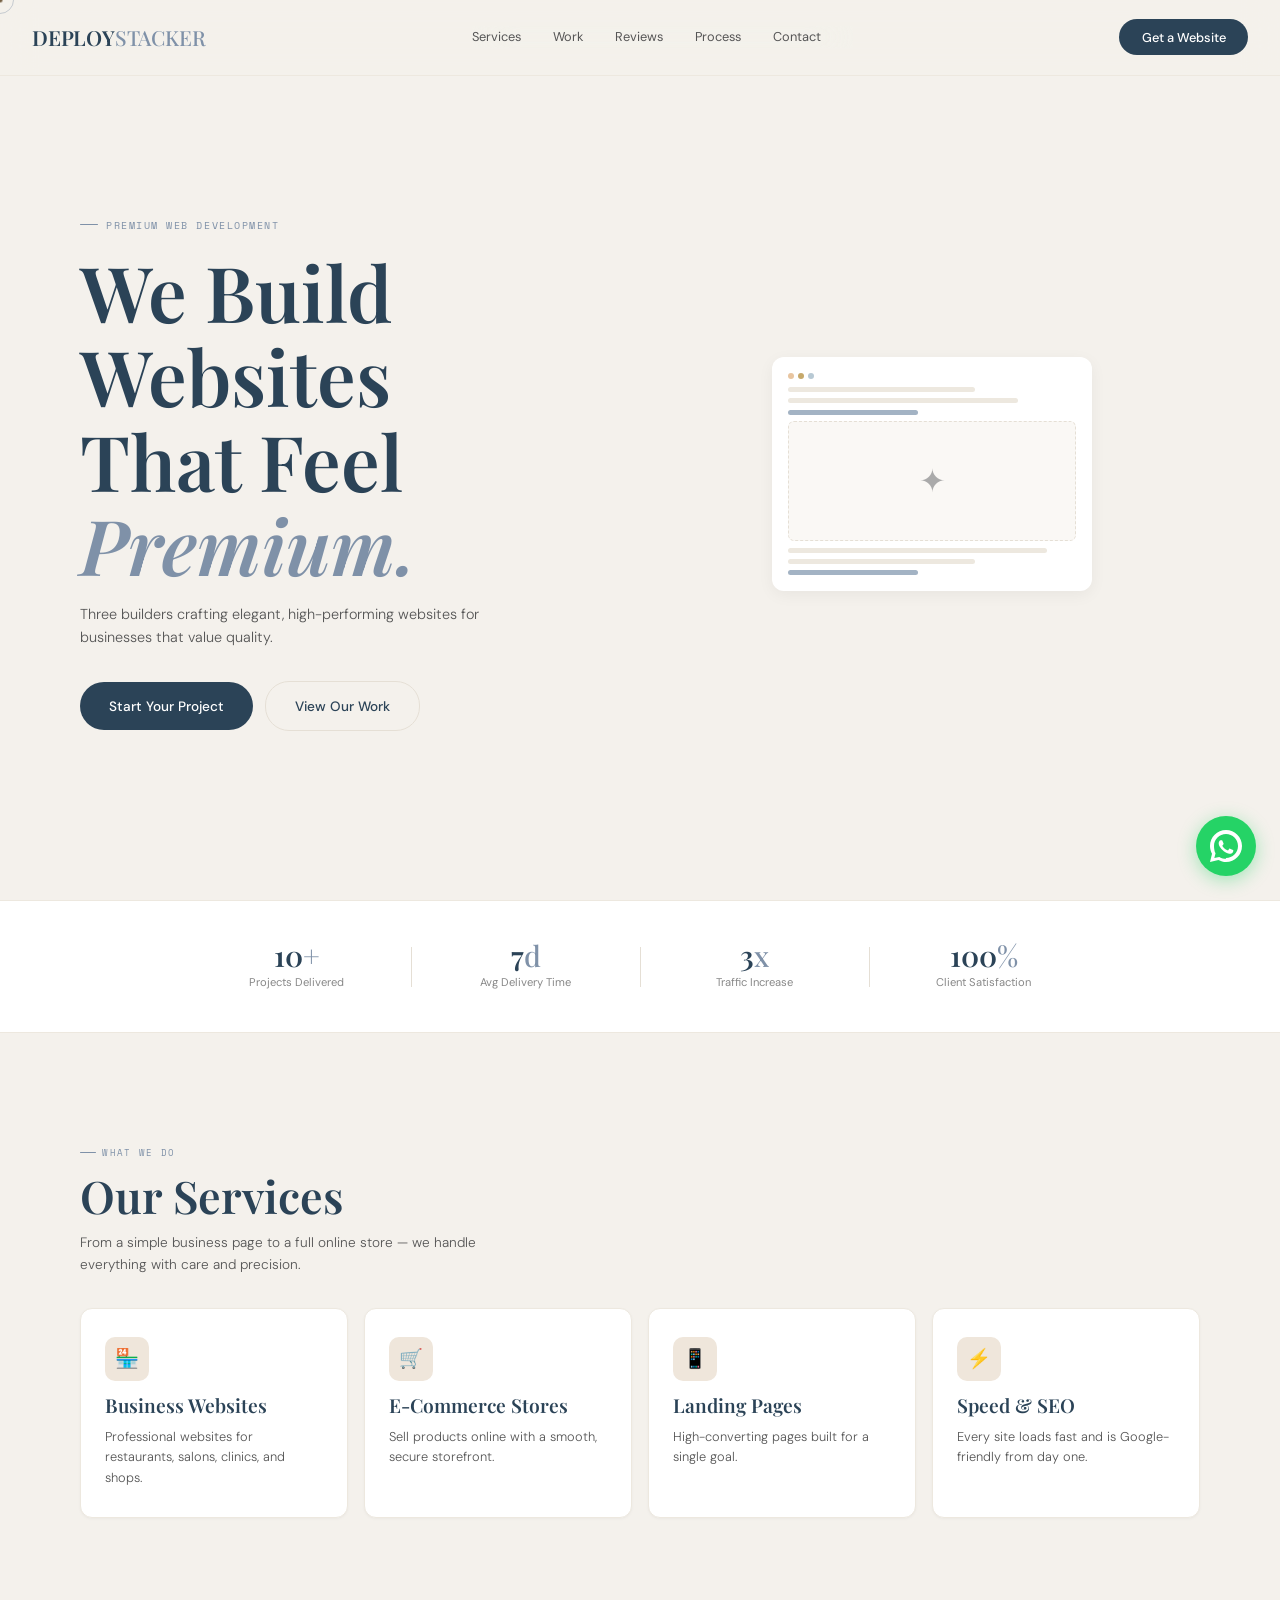
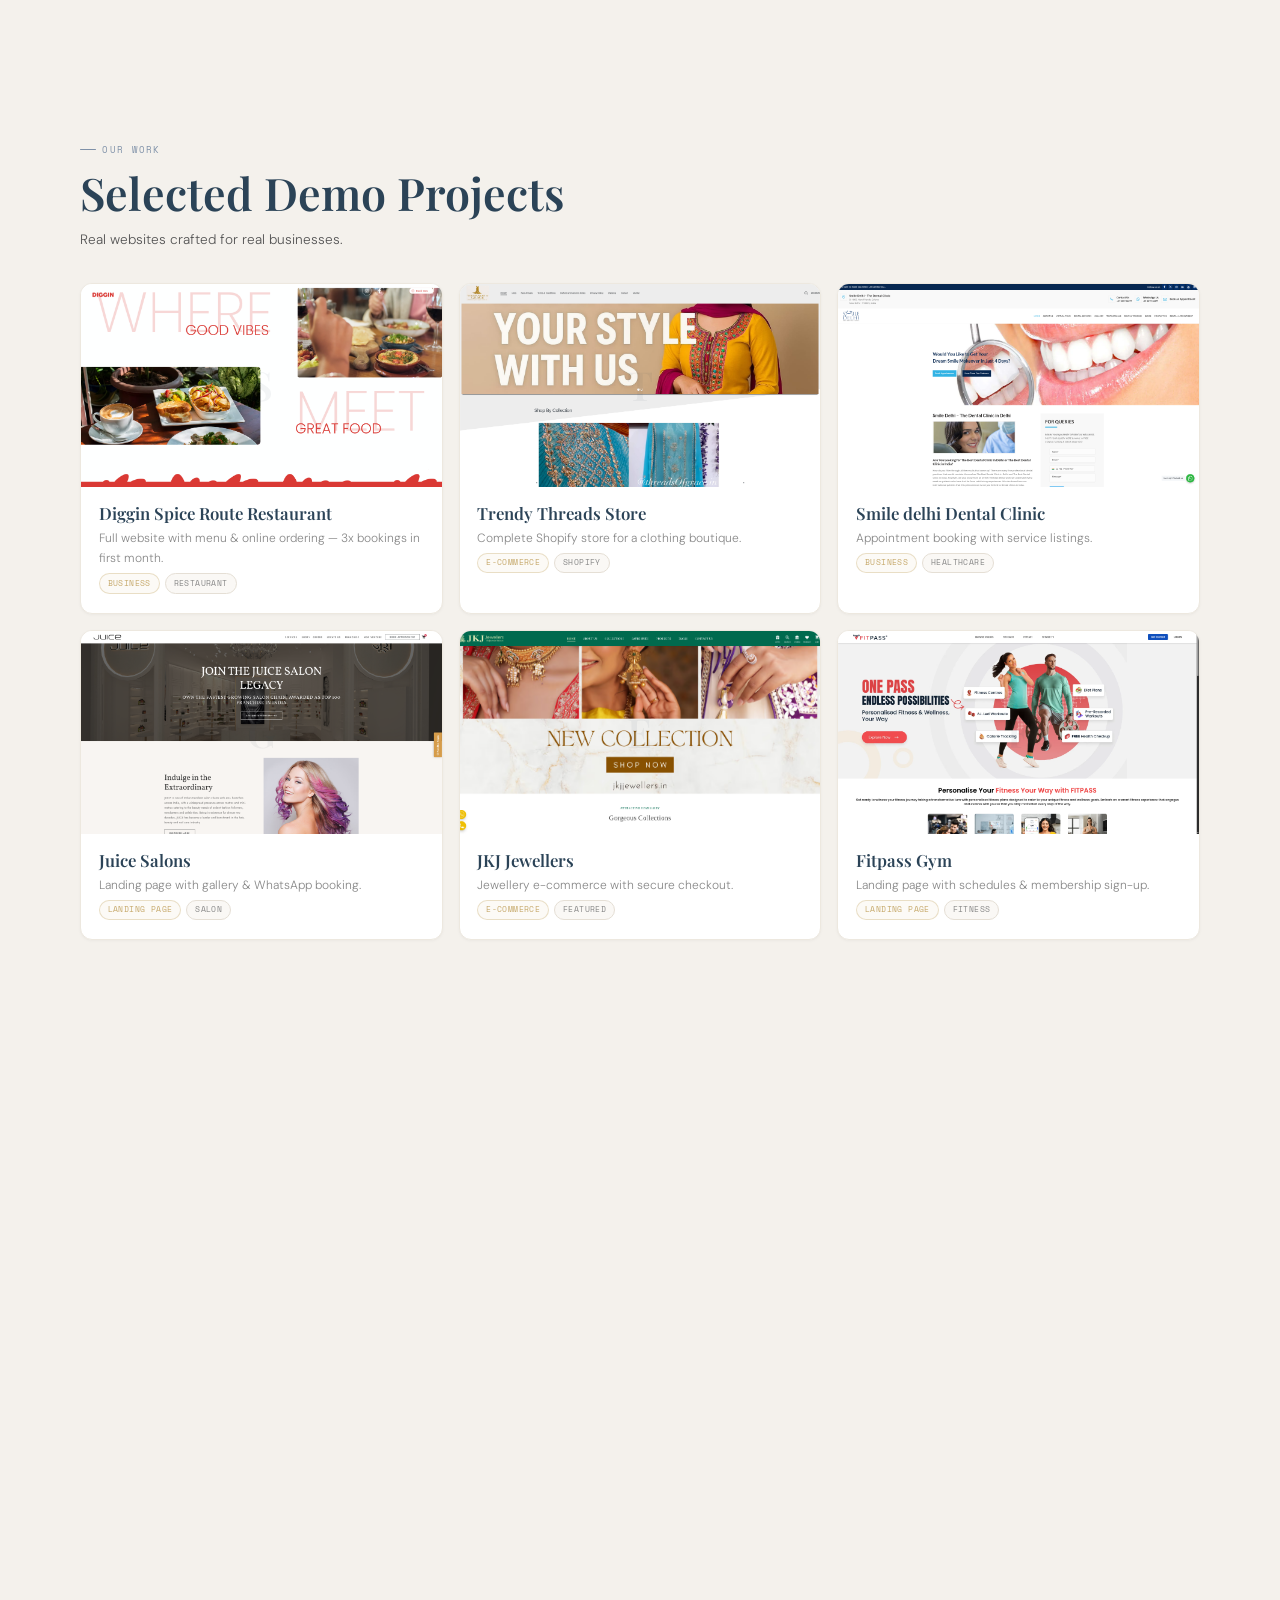
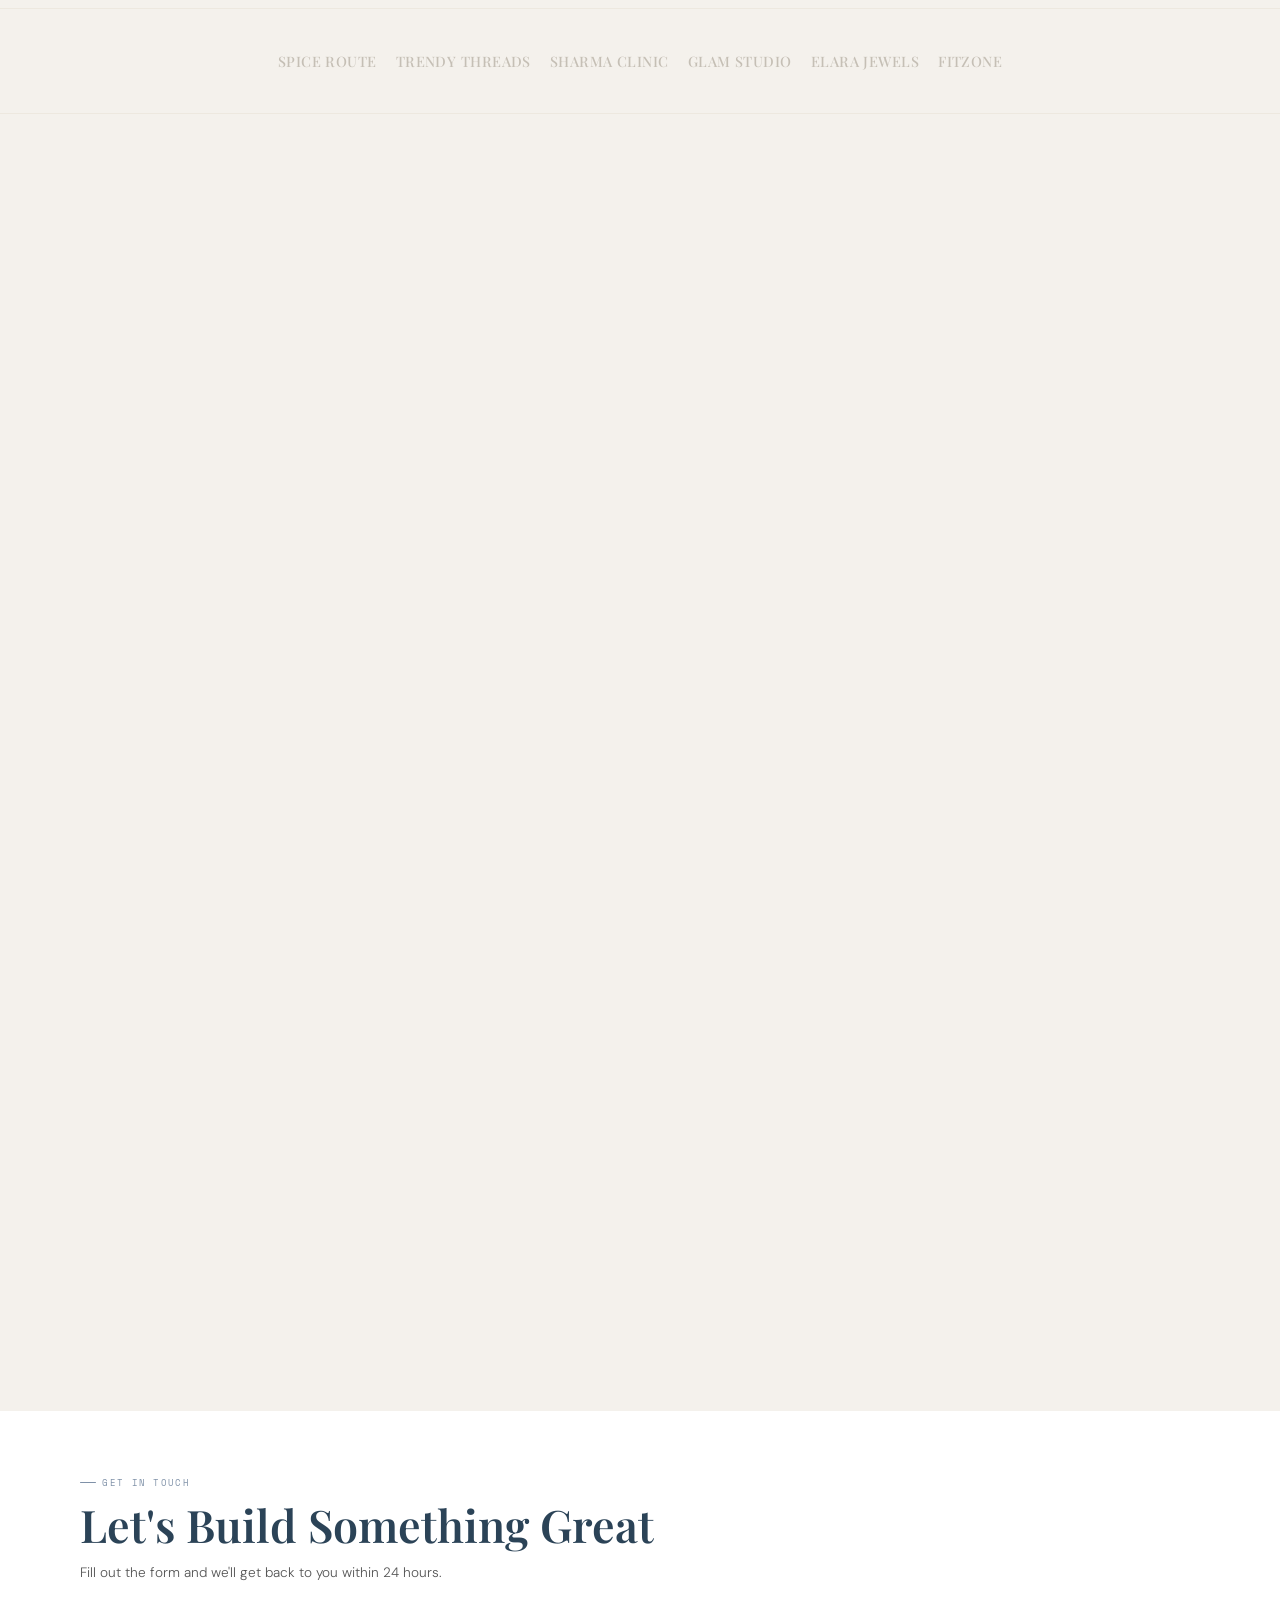
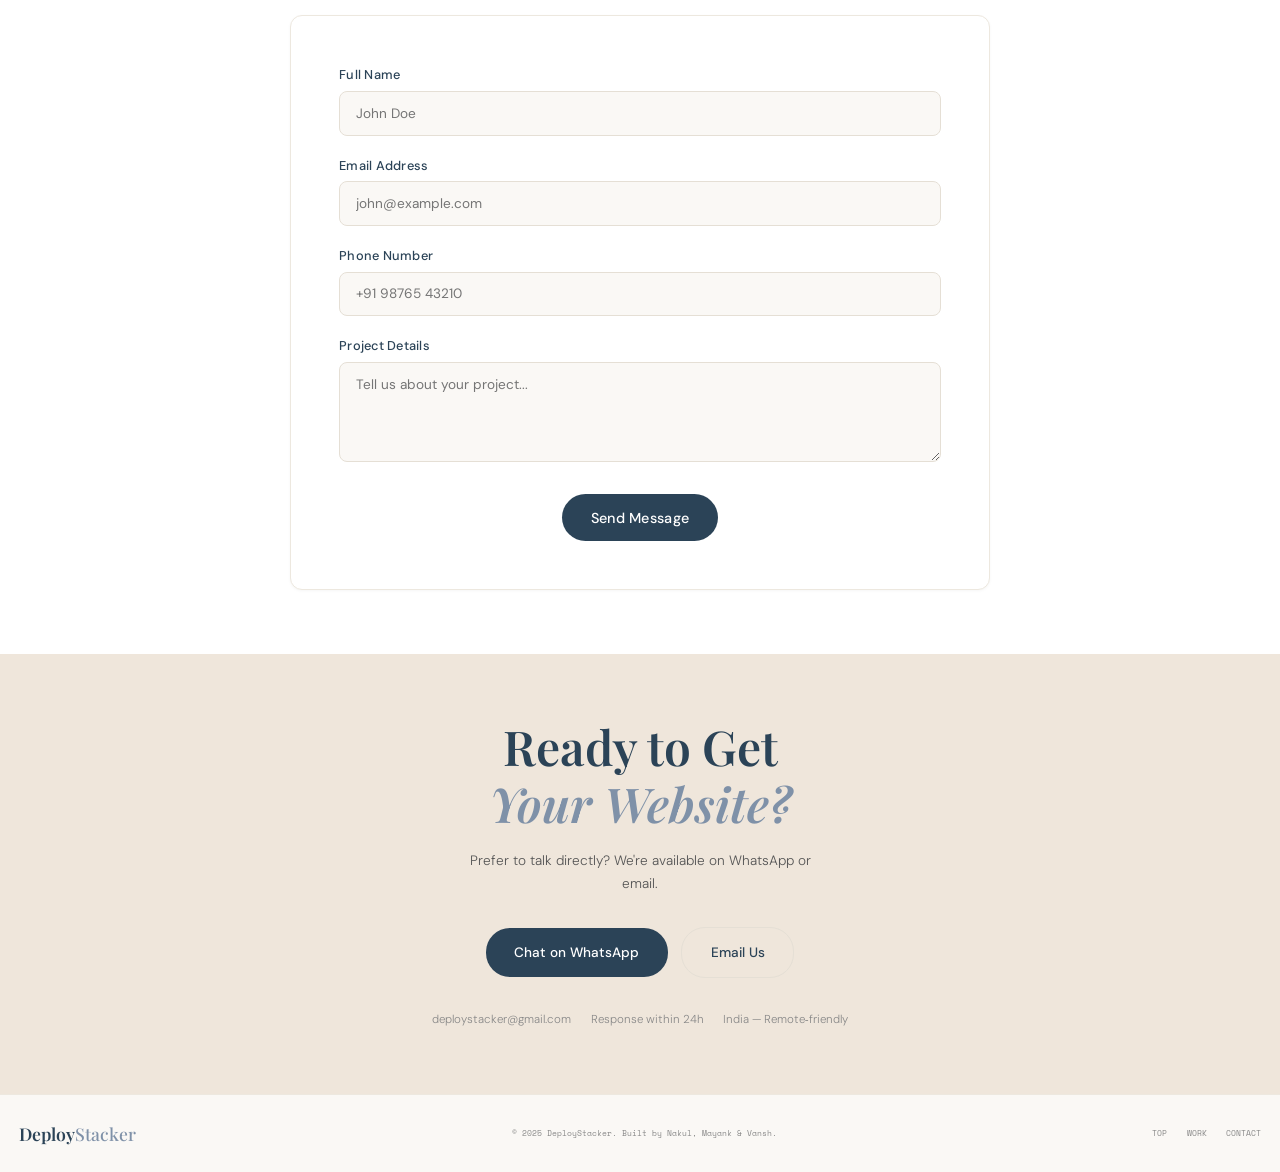
==== commit 95d63ea8: "Update index.html" ====
--- a/index.html
+++ b/index.html
@@ -1272,7 +1272,7 @@
                 <p class="section-subtitle">Fill out the form and we'll get back to you within 24 hours.</p>
             </div>
             <div class="form-card card reveal">
-                <form action="#" method="post" onsubmit="handleFormSubmit(event)">
+                <form action="https://formspree.io/f/xaqaklbv" method="post" onsubmit="handleFormSubmit(event)">
                     <div class="form-group">
                         <label for="name">Full Name</label>
                         <input type="text" id="name" name="name" placeholder="John Doe" required>
@@ -1412,10 +1412,10 @@
             });
 
             // Contact form submission (prevent default for static site)
-            window.handleFormSubmit = function(event) {
-                event.preventDefault();
-                alert('Thank you for your message! We\'ll get back to you shortly. (This is a demo – no data is sent.)');
-            };
+            // window.handleFormSubmit = function(event) {
+            //     event.preventDefault();
+            //     alert('Thank you for your message! We\'ll get back to you shortly. (This is a demo – no data is sent.)');
+            // };
         })();
     </script>
 </body>
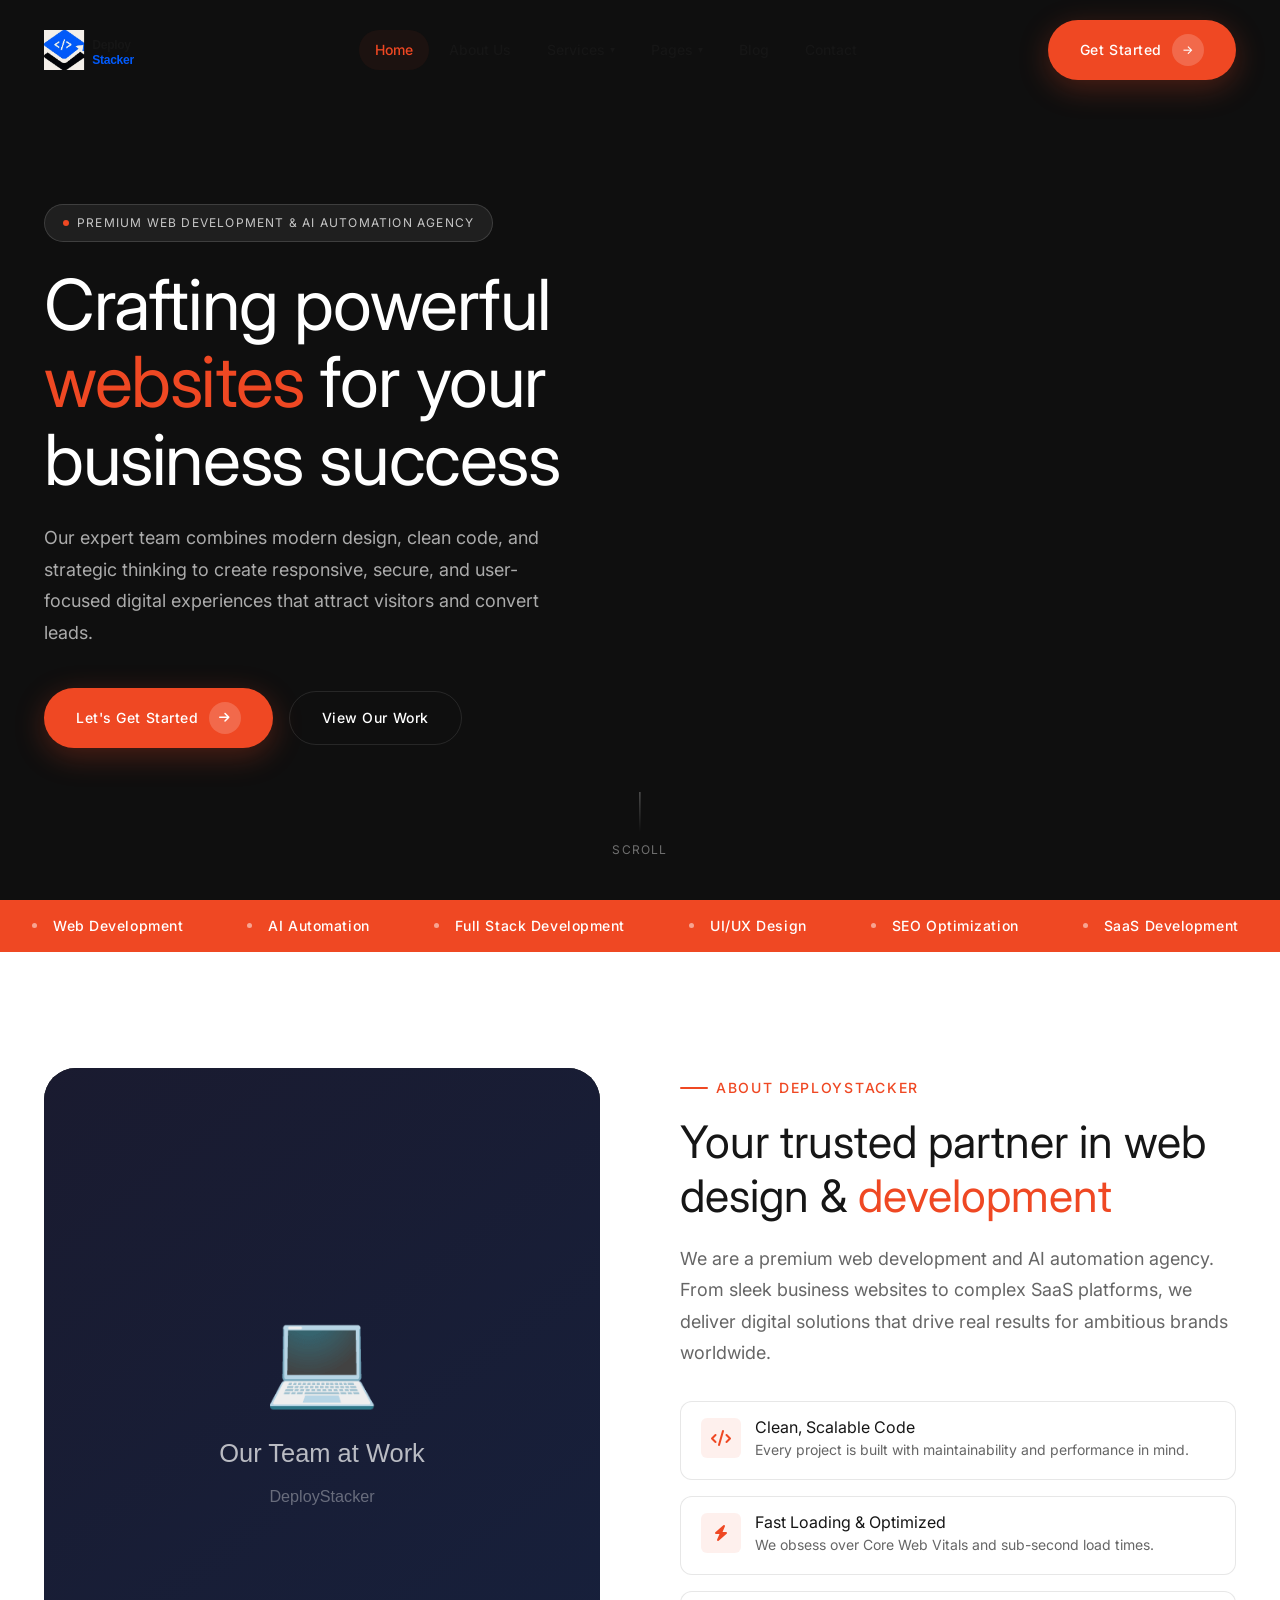
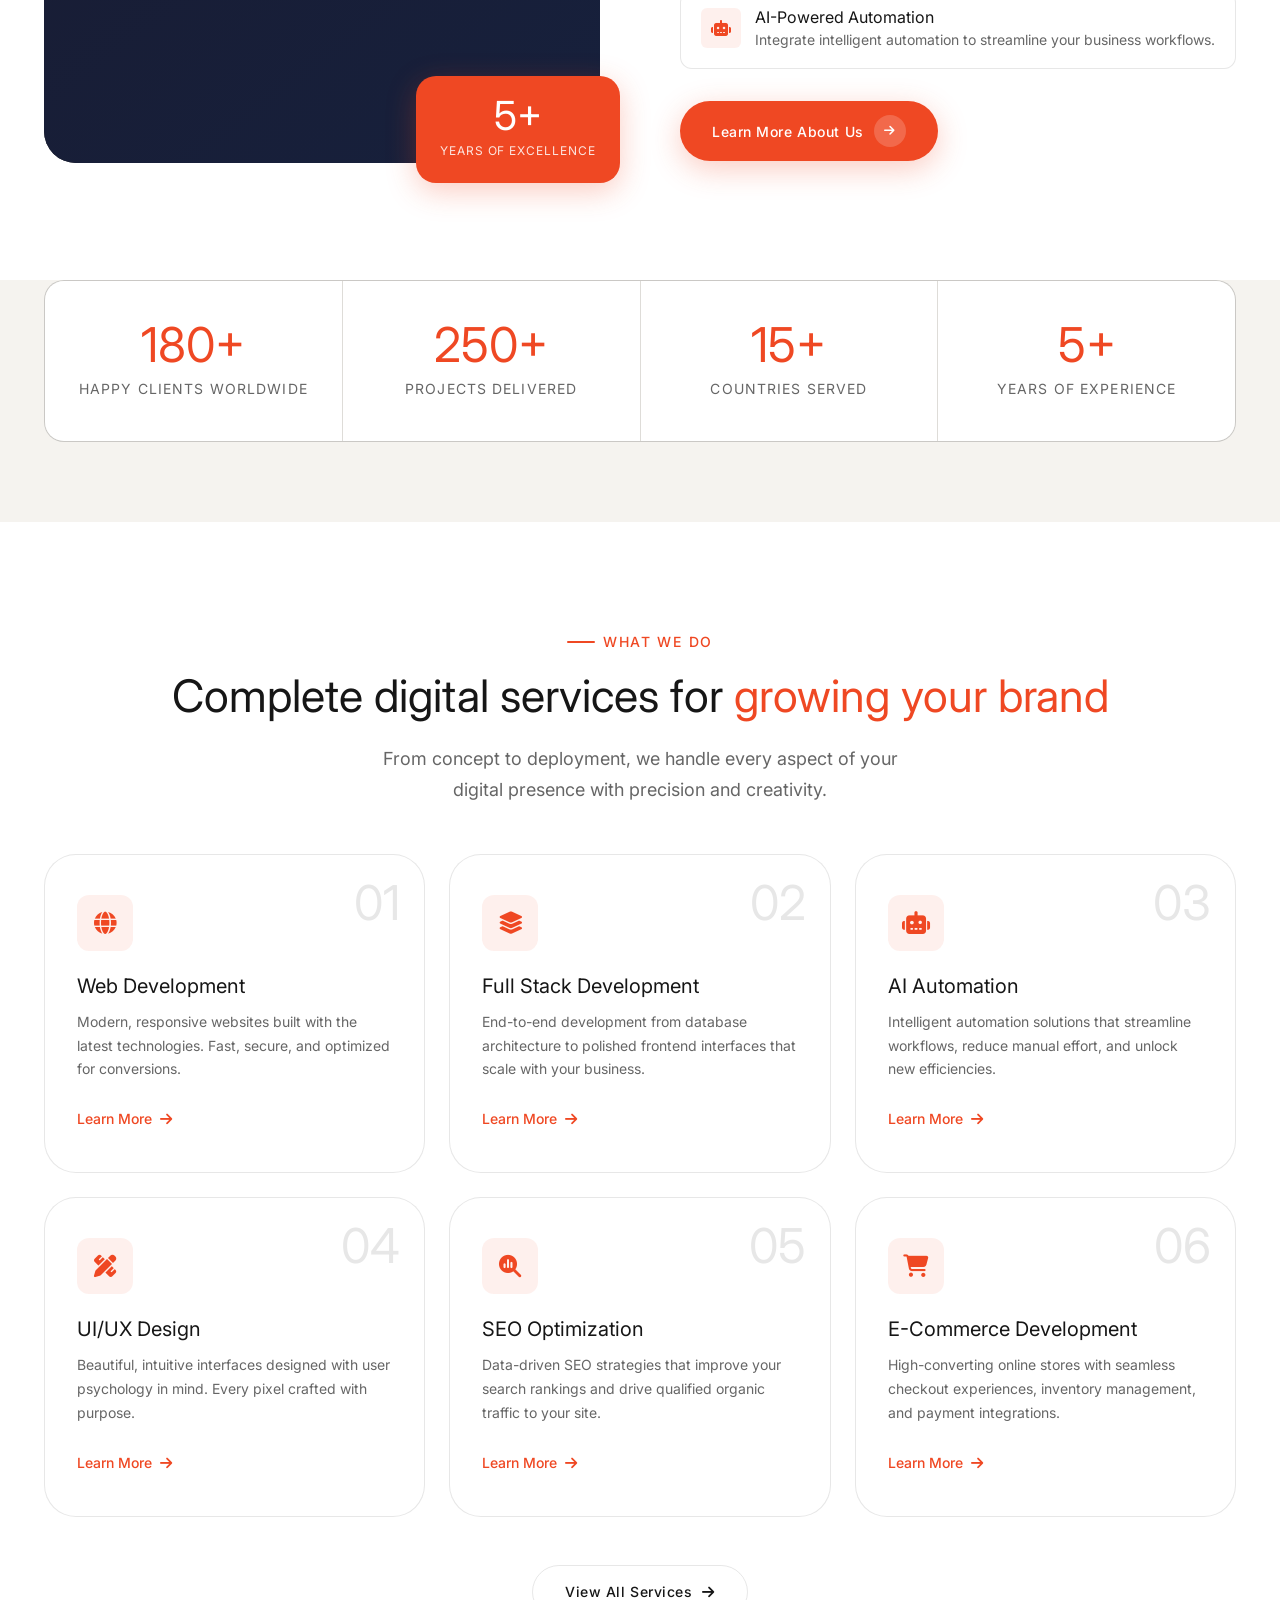
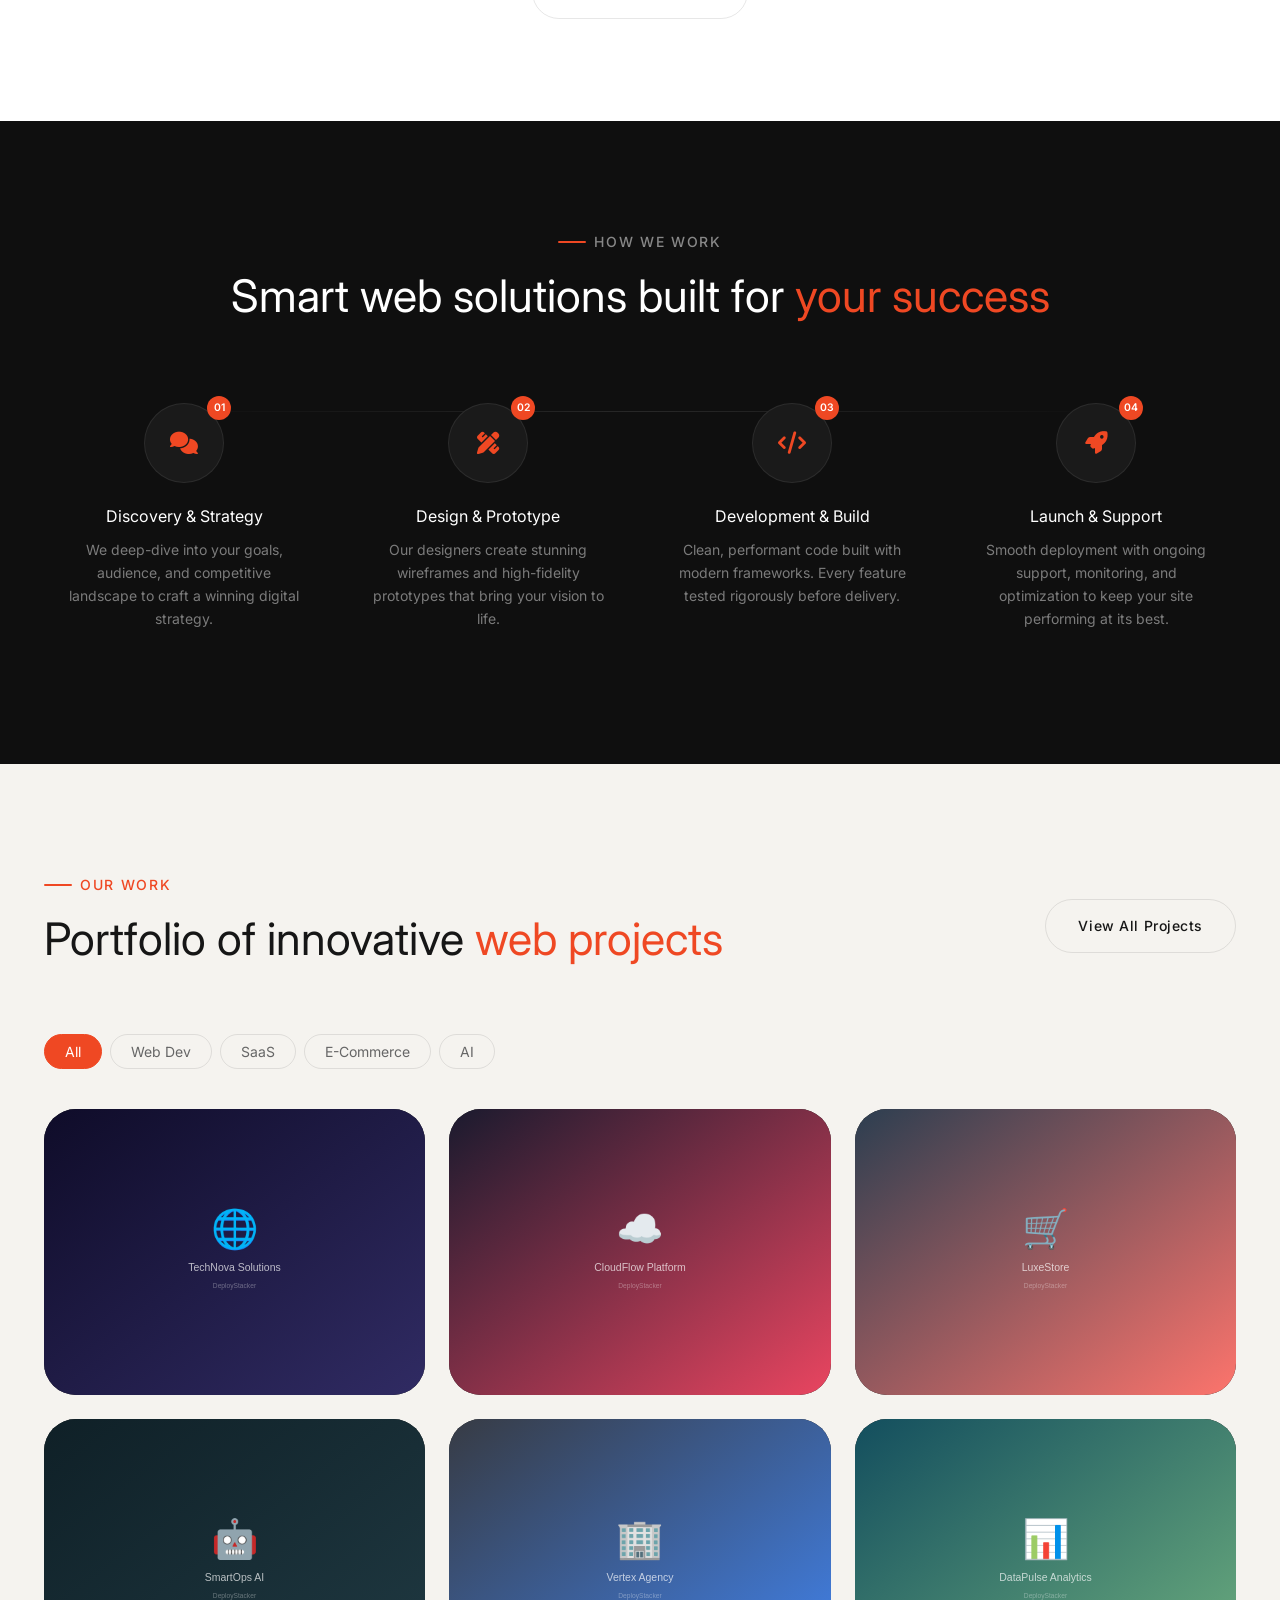
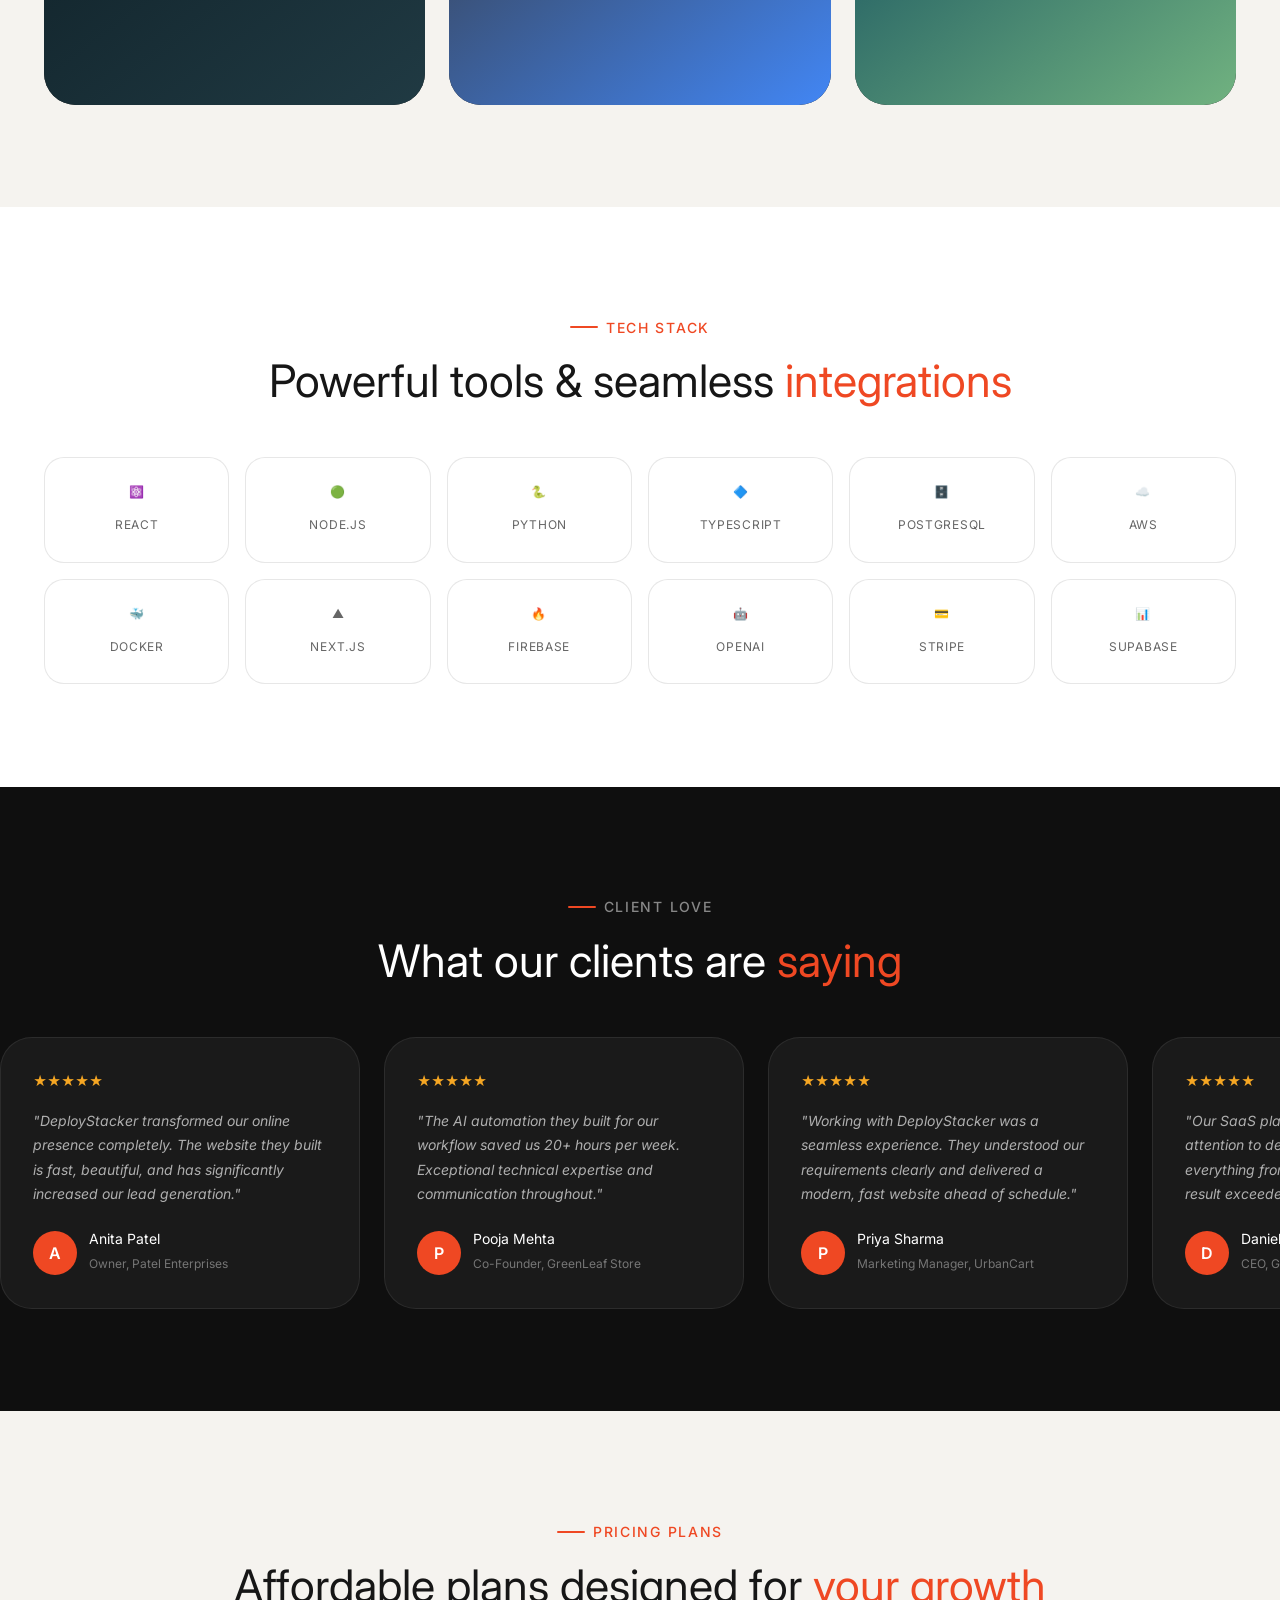
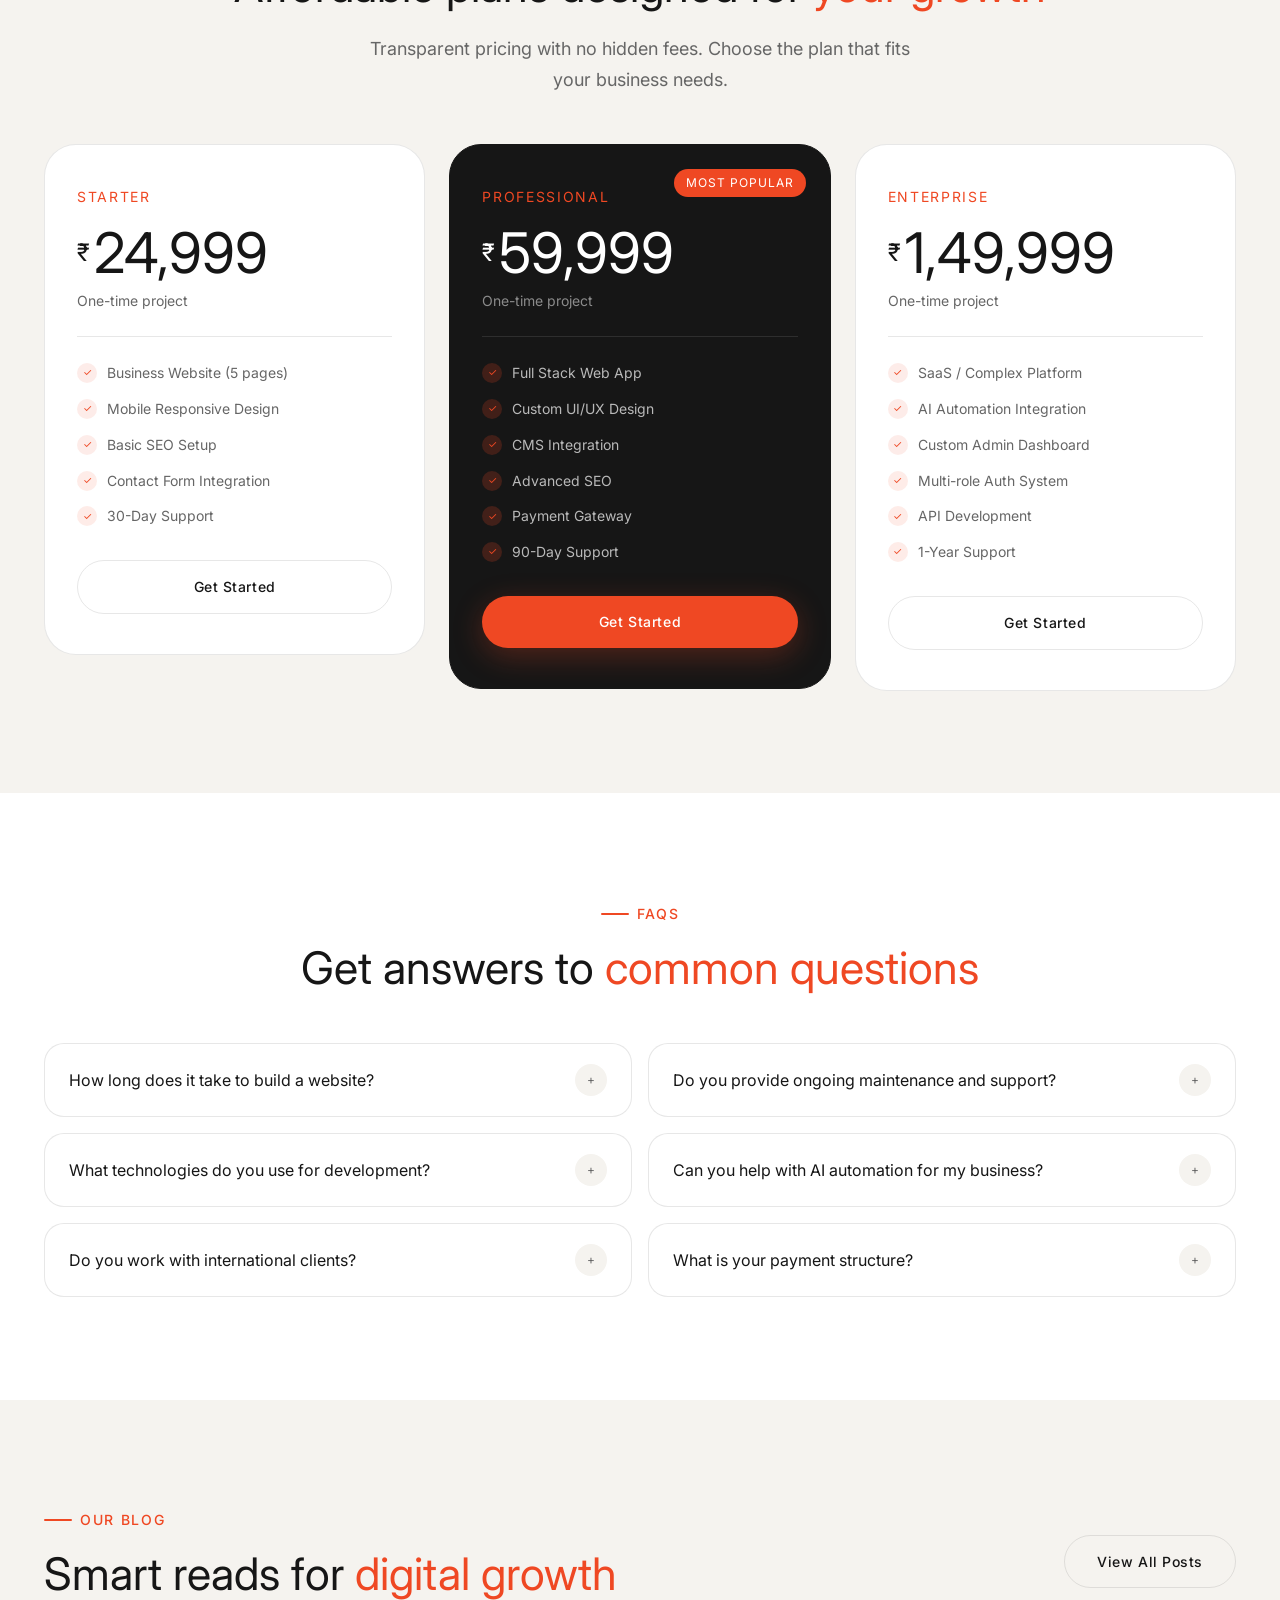
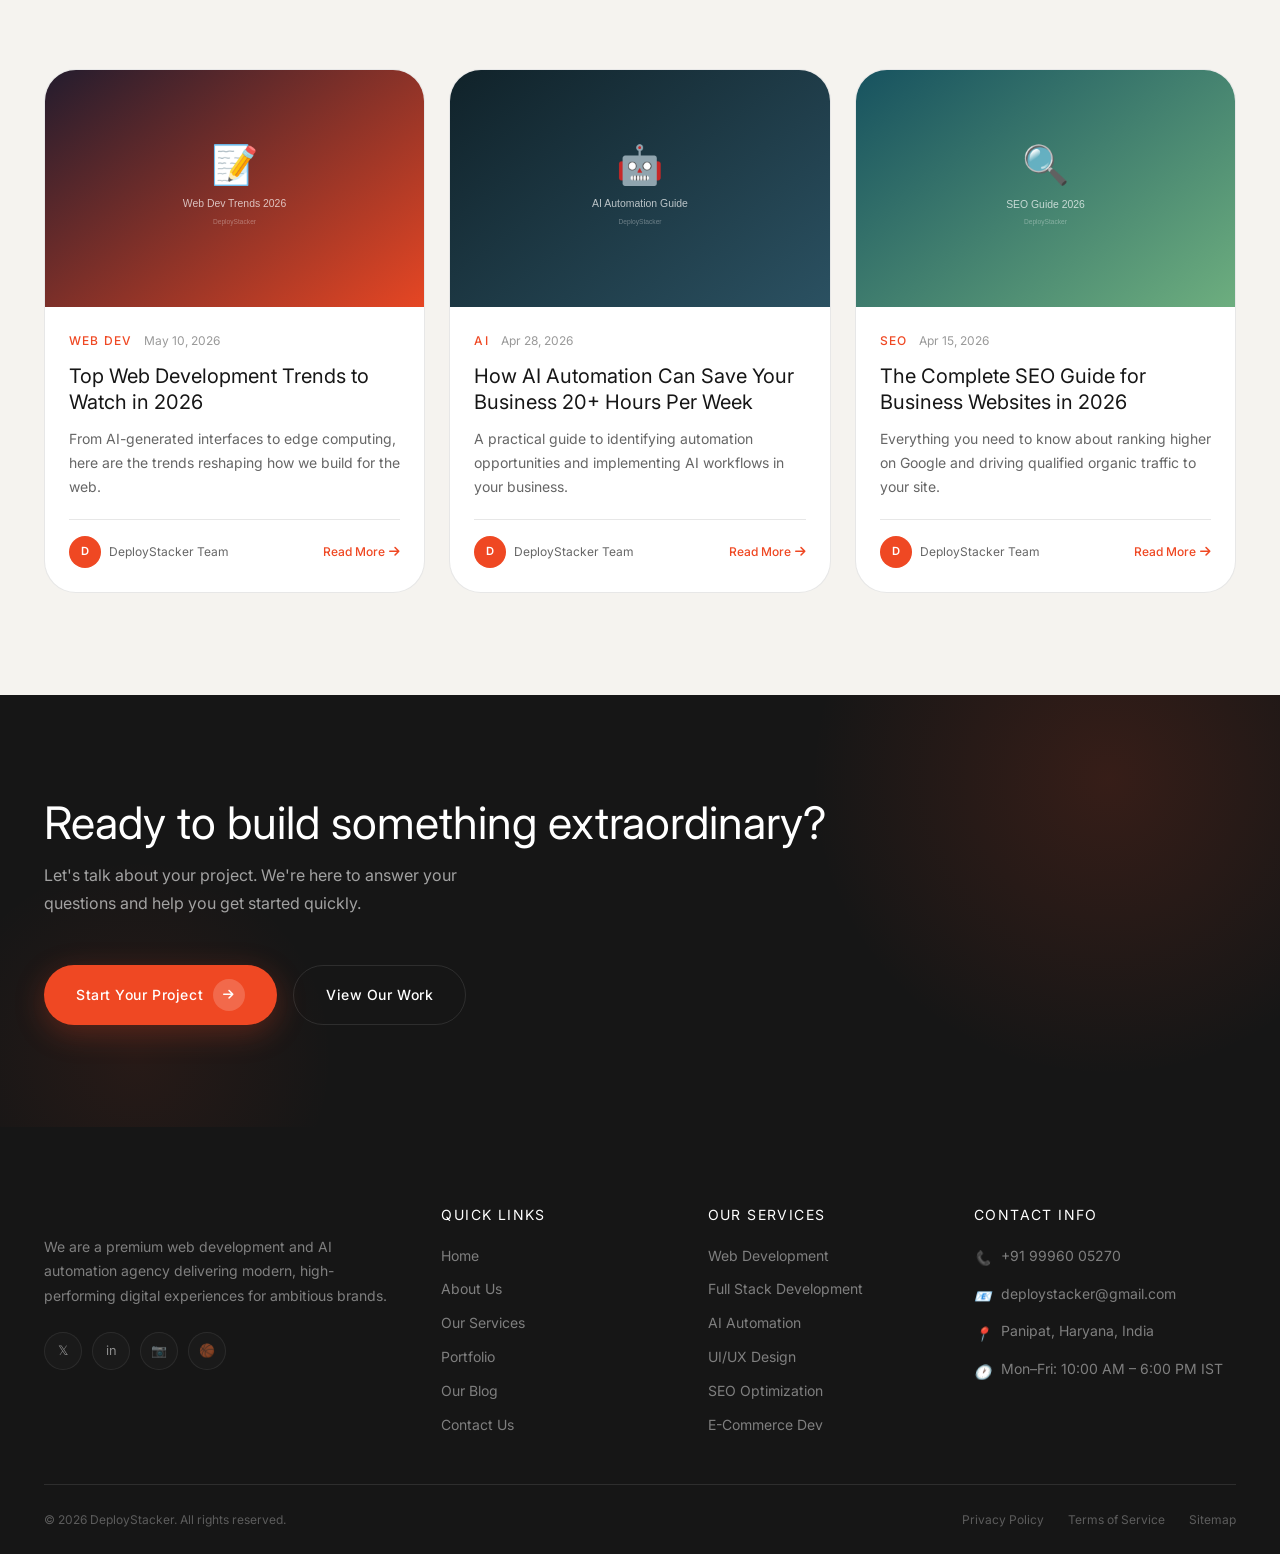
==== commit ed03367b: "Replace repository contents with agency website code" ====
--- a/index.html
+++ b/index.html
@@ -1,1422 +1,742 @@
 <!DOCTYPE html>
 <html lang="en">
 <head>
-    <meta charset="UTF-8">
-    <meta name="viewport" content="width=device-width, initial-scale=1.0">
-    <title>DeployStacker — Premium Web Development</title>
-    <link href="https://fonts.googleapis.com/css2?family=Playfair+Display:wght@400;500;600;700&family=DM+Sans:wght@300;400;500;600&family=Space+Mono:wght@400;500&display=swap" rel="stylesheet">
-    <style>
-        /* ══════════════════════════════════════ */
-        /* MOBILE-FIRST BASE STYLES             */
-        /* ══════════════════════════════════════ */
-        :root {
-            --bg: #f4f1ec;
-            --bg-warm: #efe6db;
-            --bg-light: #faf8f5;
-            --white: #ffffff;
-            --heading: #2b4357;
-            --heading-soft: #3d5a6e;
-            --accent: #7f91a8;
-            --accent-soft: #a3b3c4;
-            --gold: #c6a96b;
-            --gold-soft: #d4bf8a;
-            --text: #1a1a1a;
-            --text-secondary: #555;
-            --text-muted: #888;
-            --text-light: #aaa;
-            --border: #e5dfd5;
-            --border-soft: #ede8df;
-            --shadow-sm: 0 1px 3px rgba(0, 0, 0, 0.04);
-            --shadow-md: 0 4px 16px rgba(0, 0, 0, 0.05);
-            --shadow-lg: 0 8px 32px rgba(0, 0, 0, 0.06);
-            --radius: 12px;
-            --radius-sm: 8px;
-            --radius-xs: 6px;
-            --transition: 0.35s cubic-bezier(0.22, 0.1, 0.15, 1);
-            --transition-fast: 0.2s ease;
-            --font-display: 'Playfair Display', Georgia, serif;
-            --font-body: 'DM Sans', sans-serif;
-            --font-mono: 'Space Mono', monospace;
-            --max-width: 1120px;
-            --section-padding: 4rem 1.2rem;      /* mobile default */
-            --section-padding-tablet: 5rem 2rem;
-            --section-padding-desktop: 7rem 2.5rem;
-        }
-
-        *,
-        *::before,
-        *::after {
-            margin: 0;
-            padding: 0;
-            box-sizing: border-box;
-        }
-        html {
-            scroll-behavior: smooth;
-            -webkit-font-smoothing: antialiased;
-            -moz-osx-font-smoothing: grayscale;
-        }
-        body {
-            background: var(--bg);
-            color: var(--text);
-            font-family: var(--font-body);
-            font-weight: 300;
-            overflow-x: hidden;
-            line-height: 1.7;
-            -webkit-tap-highlight-color: transparent;
-        }
-
-        /* ── skip custom cursor on touch devices ── */
-        @media (hover: hover) and (pointer: fine) {
-            body {
-                cursor: none;
-            }
-            .cursor-dot, .cursor-ring {
-                display: block;
-            }
-        }
-        @media (hover: none), (pointer: coarse) {
-            .cursor-dot, .cursor-ring {
-                display: none !important;
-            }
-            body {
-                cursor: auto;
-            }
-        }
-        .cursor-dot {
-            width: 5px;
-            height: 5px;
-            background: var(--accent);
-            border-radius: 50%;
-            position: fixed;
-            top: 0;
-            left: 0;
-            pointer-events: none;
-            z-index: 9999;
-            transform: translate(-50%, -50%);
-            transition: width 0.2s, height 0.2s, background 0.2s;
-            mix-blend-mode: difference;
-        }
-        .cursor-ring {
-            width: 28px;
-            height: 28px;
-            border: 1.5px solid rgba(127, 145, 168, 0.4);
-            border-radius: 50%;
-            position: fixed;
-            top: 0;
-            left: 0;
-            pointer-events: none;
-            z-index: 9998;
-            transform: translate(-50%, -50%);
-            transition: width 0.28s, height 0.28s, border-color 0.28s, transform 0.08s ease-out;
-        }
-
-        /* ── FLOATING WHATSAPP BUBBLE ── */
-        .whatsapp-bubble {
-            position: fixed;
-            bottom: 24px;
-            right: 24px;
-            width: 60px;
-            height: 60px;
-            border-radius: 50%;
-            background: #25D366;
-            box-shadow: 0 4px 18px rgba(37, 211, 102, 0.4);
-            display: flex;
-            align-items: center;
-            justify-content: center;
-            z-index: 999;
-            transition: transform 0.2s ease, box-shadow 0.2s ease;
-            cursor: pointer;
-            text-decoration: none;
-        }
-        .whatsapp-bubble:hover {
-            transform: scale(1.1);
-            box-shadow: 0 8px 24px rgba(37, 211, 102, 0.55);
-        }
-        .whatsapp-bubble .wa-icon {
-            width: 32px;
-            height: 32px;
-            fill: #ffffff;
-        }
-
-        /* ── NAVIGATION ── */
-        nav {
-            position: fixed;
-            top: 0;
-            left: 0;
-            right: 0;
-            display: flex;
-            align-items: center;
-            justify-content: space-between;
-            padding: 1rem 1.2rem;
-            z-index: 100;
-            background: rgba(244, 241, 236, 0.85);
-            backdrop-filter: blur(16px);
-            -webkit-backdrop-filter: blur(16px);
-            border-bottom: 1px solid var(--border-soft);
-            transition: all var(--transition-fast);
-        }
-        .nav-logo {
-            font-family: var(--font-display);
-            font-size: 1.3rem;
-            font-weight: 600;
-            letter-spacing: -0.01em;
-            color: var(--heading);
-            text-decoration: none;
-        }
-        .nav-logo span {
-            color: var(--accent);
-            font-weight: 500;
-        }
-        .nav-logo:hover {
-            opacity: 0.75;
-        }
-        .nav-links {
-            display: none;               /* hidden on mobile by default */
-            gap: 0;
-            list-style: none;
-            flex-direction: column;
-            position: absolute;
-            top: 100%;
-            left: 0;
-            right: 0;
-            background: rgba(244, 241, 236, 0.98);
-            backdrop-filter: blur(20px);
-            -webkit-backdrop-filter: blur(20px);
-            border-bottom: 1px solid var(--border);
-            padding: 1rem 1.2rem;
-            box-shadow: var(--shadow-md);
-        }
-        .nav-links.active {
-            display: flex;
-        }
-        .nav-links li {
-            padding: 0.6rem 0;
-            border-bottom: 1px solid var(--border-soft);
-        }
-        .nav-links li:last-child {
-            border-bottom: none;
-        }
-        .nav-links a {
-            font-family: var(--font-body);
-            font-size: 0.9rem;
-            font-weight: 400;
-            color: var(--text-secondary);
-            text-decoration: none;
-            display: block;
-        }
-        .hamburger {
-            display: flex;
-            flex-direction: column;
-            gap: 5px;
-            background: none;
-            border: none;
-            cursor: pointer;
-            padding: 4px;
-            z-index: 101;
-        }
-        .hamburger span {
-            display: block;
-            width: 22px;
-            height: 2px;
-            background: var(--heading);
-            border-radius: 1px;
-            transition: all 0.3s;
-        }
-        .hamburger.active span:nth-child(1) {
-            transform: rotate(45deg) translate(5px, 5px);
-        }
-        .hamburger.active span:nth-child(2) {
-            opacity: 0;
-        }
-        .hamburger.active span:nth-child(3) {
-            transform: rotate(-45deg) translate(5px, -5px);
-        }
-        .nav-cta {
-            display: none;              /* hidden on mobile, shown in hamburger menu or as separate */
-        }
-
-        /* ── HERO ── */
-        .hero {
-            min-height: 100vh;
-            display: flex;
-            align-items: center;
-            justify-content: center;
-            padding: 6rem 1.2rem 3rem;
-            position: relative;
-            overflow: hidden;
-            isolation: isolate;
-            background: var(--bg);
-        }
-        .hero-accent-dot {
-            display: none;              /* off on mobile for performance */
-        }
-        .hero-inner {
-            position: relative;
-            z-index: 2;
-            display: flex;
-            flex-direction: column;
-            gap: 2.5rem;
-            width: 100%;
-            max-width: var(--max-width);
-            margin: 0 auto;
-            align-items: center;
-            text-align: center;
-        }
-        .hero-left {
-            animation: fadeSlideUp 0.9s ease both;
-            order: 2;
-        }
-        .hero-right {
-            order: 1;
-            animation: fadeSlideUp 0.9s 0.15s ease both;
-        }
-        .hero-overline {
-            font-family: var(--font-mono);
-            font-size: 0.6rem;
-            font-weight: 500;
-            letter-spacing: 0.16em;
-            text-transform: uppercase;
-            color: var(--accent);
-            margin-bottom: 1rem;
-            display: flex;
-            align-items: center;
-            gap: 0.5rem;
-            justify-content: center;
-        }
-        .hero-overline::before {
-            content: '';
-            width: 18px;
-            height: 1px;
-            background: var(--accent);
-            border-radius: 1px;
-        }
-        .hero-title {
-            font-family: var(--font-display);
-            font-size: clamp(2.2rem, 7vw, 3.5rem);
-            font-weight: 600;
-            line-height: 1.1;
-            color: var(--heading);
-            margin-bottom: 1rem;
-        }
-        .hero-title .italic {
-            font-style: italic;
-            color: var(--accent);
-        }
-        .hero-sub {
-            font-size: 0.9rem;
-            font-weight: 300;
-            color: var(--text-secondary);
-            max-width: 400px;
-            line-height: 1.6;
-            margin: 0 auto 1.8rem;
-        }
-        .hero-actions {
-            display: flex;
-            flex-direction: column;
-            gap: 0.8rem;
-            align-items: center;
-        }
-        .btn-primary, .btn-outline, .btn-submit {
-            font-family: var(--font-body);
-            font-size: 0.85rem;
-            font-weight: 500;
-            padding: 0.8rem 1.8rem;
-            border-radius: 24px;
-            text-decoration: none;
-            display: inline-block;
-            transition: all var(--transition-fast);
-            white-space: nowrap;
-            width: 100%;
-            max-width: 240px;
-            text-align: center;
-            cursor: pointer;
-        }
-        .btn-primary {
-            background: var(--heading);
-            color: #fff;
-            border: none;
-        }
-        .btn-primary:hover {
-            background: #1f3446;
-            transform: translateY(-2px);
-            box-shadow: var(--shadow-md);
-        }
-        .btn-outline {
-            background: transparent;
-            color: var(--heading);
-            border: 1.5px solid var(--border);
-        }
-        .btn-outline:hover {
-            border-color: var(--accent);
-            color: var(--accent);
-            background: rgba(127, 145, 168, 0.04);
-            transform: translateY(-2px);
-        }
-        .btn-submit {
-            background: var(--heading);
-            color: #fff;
-            border: none;
-            width: 100%;
-            max-width: 100%;
-            padding: 0.9rem 1.8rem;
-            font-size: 0.9rem;
-            font-weight: 500;
-            letter-spacing: 0.02em;
-            transition: all var(--transition-fast);
-            border-radius: 24px;
-            cursor: pointer;
-        }
-        .btn-submit:hover {
-            background: #1f3446;
-            transform: translateY(-2px);
-            box-shadow: var(--shadow-md);
-        }
-
-        /* Hero Card */
-        .hero-card-elegant {
-            width: 220px;
-            margin: 0 auto;
-            background: var(--white);
-            border-radius: var(--radius);
-            box-shadow: var(--shadow-md);
-            overflow: hidden;
-            transition: transform var(--transition);
-            will-change: transform;
-        }
-        .hero-card-elegant .hce-top {
-            padding: 1rem 1rem 0.5rem;
-            display: flex;
-            gap: 4px;
-        }
-        .hero-card-elegant .hce-top span {
-            width: 6px;
-            height: 6px;
-            border-radius: 50%;
-        }
-        .hce-top span:nth-child(1) { background: #e8c5a0; }
-        .hce-top span:nth-child(2) { background: #c6a96b; }
-        .hce-top span:nth-child(3) { background: #b8c9d4; }
-        .hero-card-elegant .hce-body {
-            padding: 0 1rem 1rem;
-            display: flex;
-            flex-direction: column;
-            gap: 0.4rem;
-        }
-        .hce-line {
-            height: 5px;
-            border-radius: 3px;
-            background: #ede8df;
-        }
-        .hce-line.w65 { width: 65%; }
-        .hce-line.w80 { width: 80%; }
-        .hce-line.w45 { width: 45%; background: var(--accent-soft); }
-        .hce-line.w90 { width: 90%; }
-        .hce-img-block {
-            width: 100%;
-            height: 70px;
-            background: #faf8f5;
-            border-radius: 6px;
-            border: 1px dashed var(--border);
-            display: flex;
-            align-items: center;
-            justify-content: center;
-            font-size: 1.5rem;
-            color: var(--text-light);
-        }
-
-        /* ── TRUST STRIP ── */
-        .trust-strip {
-            border-top: 1px solid var(--border-soft);
-            border-bottom: 1px solid var(--border-soft);
-            background: var(--white);
-            padding: 2rem 1.2rem;
-            display: flex;
-            flex-wrap: wrap;
-            justify-content: center;
-            gap: 1.5rem;
-            align-items: center;
-        }
-        .trust-item {
-            text-align: center;
-            flex: 1 1 40%;
-            min-width: 100px;
-        }
-        .trust-item .t-num {
-            font-family: var(--font-display);
-            font-size: 1.8rem;
-            font-weight: 600;
-            line-height: 1;
-            color: var(--heading);
-        }
-        .trust-item .t-num span { color: var(--accent); font-weight: 500; }
-        .trust-item .t-label {
-            font-size: 0.7rem;
-            font-weight: 400;
-            color: var(--text-muted);
-            margin-top: 0.2rem;
-        }
-        .trust-divider {
-            display: none;
-        }
-
-        /* ── SECTION SHARED ── */
-        section {
-            padding: var(--section-padding);
-            position: relative;
-        }
-        .section-inner {
-            max-width: var(--max-width);
-            margin: 0 auto;
-            width: 100%;
-        }
-        .section-label {
-            font-family: var(--font-mono);
-            font-size: 0.58rem;
-            font-weight: 500;
-            letter-spacing: 0.14em;
-            text-transform: uppercase;
-            color: var(--accent);
-            margin-bottom: 0.5rem;
-            display: flex;
-            align-items: center;
-            gap: 0.4rem;
-        }
-        .section-label::before {
-            content: '';
-            width: 16px;
-            height: 1px;
-            background: var(--accent);
-            border-radius: 1px;
-        }
-        .section-title {
-            font-family: var(--font-display);
-            font-size: clamp(1.8rem, 5vw, 2.8rem);
-            font-weight: 600;
-            line-height: 1.2;
-            color: var(--heading);
-            margin-bottom: 0.6rem;
-        }
-        .section-subtitle {
-            font-size: 0.85rem;
-            font-weight: 300;
-            color: var(--text-secondary);
-            max-width: 400px;
-            line-height: 1.6;
-            margin-bottom: 2rem;
-        }
-
-        /* ── CARD BASE ── */
-        .card {
-            background: var(--white);
-            border: 1px solid var(--border-soft);
-            border-radius: var(--radius);
-            box-shadow: var(--shadow-sm);
-            transition: all var(--transition);
-            position: relative;
-            overflow: hidden;
-        }
-        .card:hover {
-            border-color: var(--border);
-            transform: translateY(-3px);
-            box-shadow: var(--shadow-lg);
-        }
-
-        /* ── MOBILE GRID DEFAULTS: single column ── */
-        .services-grid,
-        .projects-grid,
-        .testimonials-grid,
-        .team-grid,
-        .process-grid {
-            display: grid;
-            grid-template-columns: 1fr;
-            gap: 1rem;
-        }
-
-        /* ── SERVICE CARD ── */
-        .service-card {
-            padding: 1.8rem 1.5rem;
-        }
-        .service-card .s-icon-box {
-            width: 44px;
-            height: 44px;
-            display: flex;
-            align-items: center;
-            justify-content: center;
-            background: var(--bg-warm);
-            border-radius: 10px;
-            font-size: 1.2rem;
-            margin-bottom: 0.5rem;
-        }
-        .service-card .s-name {
-            font-family: var(--font-display);
-            font-size: 1.2rem;
-            font-weight: 600;
-            color: var(--heading);
-        }
-        .service-card .s-desc {
-            font-size: 0.8rem;
-            font-weight: 300;
-            color: var(--text-secondary);
-            line-height: 1.6;
-            margin-top: 0.3rem;
-        }
-
-        /* ── PROJECT CARD ── */
-        .project-card {
-            cursor: pointer;
-            display: flex;
-            flex-direction: column;
-            overflow: hidden;
-        }
-        .project-card .p-thumb {
-            width: 100%;
-            aspect-ratio: 16 / 9;
-            overflow: hidden;
-            position: relative;
-            background: #e5dfd5;
-            flex-shrink: 0;
-        }
-        .project-card .p-thumb img {
-            width: 100%;
-            height: 100%;
-            object-fit: cover;
-            transition: transform 0.55s ease;
-        }
-        .project-card:hover .p-thumb img { transform: scale(1.04); }
-        .p-thumb-fallback {
-            position: absolute;
-            inset: 0;
-            display: flex;
-            align-items: center;
-            justify-content: center;
-            pointer-events: none;
-        }
-        .p-thumb-fallback .p-fl {
-            font-family: var(--font-display);
-            font-size: 2.5rem;
-            color: rgba(43, 67, 87, 0.06);
-            font-weight: 600;
-        }
-        .project-card .p-overlay {
-            position: absolute;
-            inset: 0;
-            background: rgba(43, 67, 87, 0.55);
-            display: flex;
-            align-items: center;
-            justify-content: center;
-            opacity: 0;
-            transition: opacity var(--transition);
-            z-index: 3;
-            pointer-events: none;
-        }
-        .project-card:hover .p-overlay { opacity: 1; }
-        .p-overlay-btn {
-            font-family: var(--font-body);
-            font-size: 0.72rem;
-            font-weight: 500;
-            color: #fff;
-            border: 1px solid rgba(255, 255, 255, 0.7);
-            padding: 0.45rem 1.1rem;
-            border-radius: 20px;
-            background: rgba(255, 255, 255, 0.1);
-            backdrop-filter: blur(4px);
-            pointer-events: auto;
-            cursor: pointer;
-            transition: all var(--transition-fast);
-        }
-        .p-overlay-btn:hover {
-            background: rgba(255, 255, 255, 0.25);
-            border-color: #fff;
-        }
-        .project-card .p-info {
-            padding: 1rem 1.1rem 1.2rem;
-        }
-        .project-card .p-name {
-            font-family: var(--font-display);
-            font-size: 1.05rem;
-            font-weight: 600;
-            color: var(--heading);
-            line-height: 1.2;
-        }
-        .project-card .p-desc {
-            font-size: 0.75rem;
-            font-weight: 300;
-            color: var(--text-muted);
-            margin: 0.3rem 0;
-            display: -webkit-box;
-            -webkit-line-clamp: 2;
-            -webkit-box-orient: vertical;
-            overflow: hidden;
-        }
-        .project-card .p-tags {
-            display: flex;
-            gap: 0.3rem;
-            flex-wrap: wrap;
-            margin-top: 0.3rem;
-        }
-        .p-tag {
-            font-family: var(--font-mono);
-            font-size: 0.5rem;
-            letter-spacing: 0.05em;
-            text-transform: uppercase;
-            color: var(--text-muted);
-            border: 1px solid var(--border);
-            padding: 0.15rem 0.5rem;
-            border-radius: 12px;
-            background: var(--bg-light);
-            white-space: nowrap;
-        }
-        .p-tag.gold-tag {
-            color: var(--gold);
-            border-color: rgba(198, 169, 107, 0.35);
-            background: rgba(198, 169, 107, 0.06);
-        }
-
-        /* ── TESTIMONIAL CARD ── */
-        .testimonial-card {
-            padding: 1.8rem 1.5rem;
-        }
-        .testimonial-card .t-stars {
-            color: var(--gold);
-            font-size: 0.8rem;
-            letter-spacing: 2px;
-        }
-        .testimonial-card .t-quote {
-            font-size: 0.85rem;
-            font-weight: 300;
-            color: var(--text);
-            line-height: 1.6;
-            font-style: italic;
-            position: relative;
-            padding-left: 1rem;
-            margin: 0.8rem 0;
-        }
-        .testimonial-card .t-quote::before {
-            content: '"';
-            position: absolute;
-            left: 0;
-            top: -0.3rem;
-            font-family: var(--font-display);
-            font-size: 2rem;
-            color: var(--accent-soft);
-            opacity: 0.5;
-            line-height: 1;
-        }
-        .t-author {
-            display: flex;
-            align-items: center;
-            gap: 0.7rem;
-            margin-top: auto;
-        }
-        .t-avatar {
-            width: 40px;
-            height: 40px;
-            border-radius: 50%;
-            background: var(--bg-warm);
-            display: flex;
-            align-items: center;
-            justify-content: center;
-            font-family: var(--font-display);
-            font-size: 1rem;
-            font-weight: 600;
-            color: var(--accent);
-            border: 2px solid var(--border-soft);
-            flex-shrink: 0;
-        }
-        .t-author-info .t-name {
-            font-weight: 500;
-            font-size: 0.8rem;
-            color: var(--heading);
-        }
-        .t-author-info .t-role {
-            font-size: 0.68rem;
-            font-weight: 300;
-            color: var(--text-muted);
-        }
-
-        /* ── CLIENTS ── */
-        #clients {
-            background: var(--bg);
-            padding: 2.5rem 1.2rem;
-            border-top: 1px solid var(--border-soft);
-            border-bottom: 1px solid var(--border-soft);
-        }
-        .clients-row {
-            display: flex;
-            flex-wrap: wrap;
-            justify-content: center;
-            align-items: center;
-            gap: 1.2rem;
-        }
-        .client-name {
-            font-family: var(--font-display);
-            font-size: 0.9rem;
-            font-weight: 500;
-            letter-spacing: 0.03em;
-            color: #c5bfb5;
-            white-space: nowrap;
-        }
-
-        /* ── TEAM CARD ── */
-        .team-card .tm-avatar {
-            height: 240px;
-            overflow: hidden;
-            background: #e5dfd5;
-        }
-        .team-card .tm-avatar img {
-            width: 100%;
-            height: 100%;
-            object-fit: cover;
-            object-position: center top;
-            transition: transform 0.5s ease;
-        }
-        .team-card:hover .tm-avatar img { transform: scale(1.03); }
-        .team-card .tm-info {
-            padding: 1rem 1.2rem;
-        }
-        .team-card .tm-name {
-            font-family: var(--font-display);
-            font-size: 1.2rem;
-            font-weight: 600;
-            color: var(--heading);
-        }
-        .team-card .tm-role {
-            font-family: var(--font-mono);
-            font-size: 0.55rem;
-            letter-spacing: 0.08em;
-            text-transform: uppercase;
-            color: var(--accent);
-            margin-top: 0.1rem;
-        }
-
-        /* ── PROCESS STEP ── */
-        .process-step {
-            padding: 1.6rem 1.2rem;
-            text-align: center;
-        }
-        .process-step .ps-num {
-            font-family: var(--font-display);
-            font-size: 2.4rem;
-            font-weight: 600;
-            color: var(--bg-warm);
-            line-height: 1;
-            margin-bottom: 0.5rem;
-        }
-        .process-step .ps-icon {
-            font-size: 1.3rem;
-            margin-bottom: 0.4rem;
-        }
-        .process-step .ps-name {
-            font-family: var(--font-display);
-            font-size: 1.05rem;
-            font-weight: 600;
-            color: var(--heading);
-        }
-        .process-step .ps-desc {
-            font-size: 0.75rem;
-            font-weight: 300;
-            color: var(--text-muted);
-            line-height: 1.5;
-            margin-top: 0.3rem;
-        }
-        .process-step .ps-arrow-mob {
-            display: block;
-            font-size: 0.9rem;
-            color: var(--accent);
-            margin-top: 0.5rem;
-        }
-
-        /* ── CONTACT FORM ── */
-        #contact-form {
-            background: var(--white);
-            padding: 4rem 1.2rem;
-        }
-        .form-card {
-            max-width: 600px;
-            margin: 0 auto;
-            padding: 2rem 1.8rem;
-        }
-        .form-group {
-            margin-bottom: 1.2rem;
-        }
-        .form-group label {
-            display: block;
-            font-size: 0.8rem;
-            font-weight: 500;
-            color: var(--heading);
-            margin-bottom: 0.3rem;
-            letter-spacing: 0.02em;
-        }
-        .form-group input,
-        .form-group textarea {
-            width: 100%;
-            padding: 0.8rem 1rem;
-            border: 1px solid var(--border);
-            border-radius: var(--radius-sm);
-            font-family: var(--font-body);
-            font-size: 0.85rem;
-            color: var(--text);
-            background: var(--bg-light);
-            transition: border-color var(--transition-fast);
-            outline: none;
-        }
-        .form-group input:focus,
-        .form-group textarea:focus {
-            border-color: var(--accent);
-            box-shadow: 0 0 0 3px rgba(127,145,168,0.1);
-        }
-        .form-group textarea {
-            resize: vertical;
-            min-height: 100px;
-        }
-        .form-submit {
-            text-align: center;
-            margin-top: 1.5rem;
-        }
-
-        /* ── FINAL CTA ── */
-        #cta-final {
-            background: var(--bg-warm);
-            text-align: center;
-            padding: 4rem 1.2rem;
-        }
-        .cta-final-title {
-            font-family: var(--font-display);
-            font-size: clamp(1.8rem, 6vw, 3rem);
-            font-weight: 600;
-            color: var(--heading);
-            line-height: 1.2;
-        }
-        .cta-final-title .italic { font-style: italic; color: var(--accent); }
-        .cta-final-sub {
-            font-size: 0.85rem;
-            font-weight: 300;
-            color: var(--text-secondary);
-            max-width: 380px;
-            margin: 1rem auto 2rem;
-        }
-        .cta-final-actions {
-            display: flex;
-            flex-direction: column;
-            gap: 0.8rem;
-            align-items: center;
-        }
-        .cta-final-contact {
-            margin-top: 2rem;
-            display: flex;
-            flex-wrap: wrap;
-            justify-content: center;
-            gap: 1.2rem;
-            font-size: 0.72rem;
-            color: var(--text-muted);
-        }
-
-        /* ── FOOTER ── */
-        footer {
-            background: #faf8f5;
-            border-top: 1px solid var(--border-soft);
-            padding: 1.5rem 1.2rem;
-            display: flex;
-            flex-direction: column;
-            align-items: center;
-            gap: 0.8rem;
-            text-align: center;
-        }
-        .footer-logo {
-            font-family: var(--font-display);
-            font-size: 1.1rem;
-            font-weight: 600;
-            color: var(--heading);
-        }
-        .footer-logo span { color: var(--accent); font-weight: 500; }
-        .footer-copy {
-            font-family: var(--font-mono);
-            font-size: 0.5rem;
-            color: var(--text-muted);
-        }
-        .footer-links {
-            display: flex;
-            gap: 1.2rem;
-        }
-        .footer-links a {
-            font-family: var(--font-mono);
-            font-size: 0.5rem;
-            text-transform: uppercase;
-            color: var(--text-muted);
-            text-decoration: none;
-        }
-
-        /* ── SCROLL REVEAL ── */
-        .reveal {
-            opacity: 0;
-            transform: translateY(20px);
-            transition: opacity 0.6s ease, transform 0.6s ease;
-        }
-        .reveal.visible {
-            opacity: 1;
-            transform: translateY(0);
-        }
-        .reveal-stagger > * {
-            opacity: 0;
-            transform: translateY(22px);
-            transition: opacity 0.5s ease, transform 0.5s ease;
-        }
-        .reveal-stagger.visible > *:nth-child(1) { transition-delay: 0s; opacity: 1; transform: translateY(0); }
-        .reveal-stagger.visible > *:nth-child(2) { transition-delay: 0.06s; opacity: 1; transform: translateY(0); }
-        .reveal-stagger.visible > *:nth-child(3) { transition-delay: 0.12s; opacity: 1; transform: translateY(0); }
-        .reveal-stagger.visible > *:nth-child(4) { transition-delay: 0.18s; opacity: 1; transform: translateY(0); }
-        .reveal-stagger.visible > *:nth-child(5) { transition-delay: 0.24s; opacity: 1; transform: translateY(0); }
-        .reveal-stagger.visible > *:nth-child(6) { transition-delay: 0.3s; opacity: 1; transform: translateY(0); }
-
-        @keyframes fadeSlideUp {
-            from { opacity: 0; transform: translateY(15px); }
-            to { opacity: 1; transform: translateY(0); }
-        }
-
-        /* ══════════════════════════════════════ */
-        /* TABLET (≥768px) OVERRIDES           */
-        /* ══════════════════════════════════════ */
-        @media (min-width: 768px) {
-            nav {
-                padding: 1.2rem 2rem;
-            }
-            .hamburger { display: none; }
-            .nav-links {
-                display: flex;
-                flex-direction: row;
-                position: static;
-                background: transparent;
-                border-bottom: none;
-                padding: 0;
-                box-shadow: none;
-                gap: 2rem;
-            }
-            .nav-links li {
-                border-bottom: none;
-                padding: 0;
-            }
-            .nav-links a {
-                font-size: 0.8rem;
-            }
-            .nav-cta {
-                display: inline-block;
-                font-family: var(--font-body);
-                font-size: 0.8rem;
-                font-weight: 500;
-                background: var(--heading);
-                color: #fff;
-                border: none;
-                padding: 0.6rem 1.4rem;
-                border-radius: 24px;
-                cursor: pointer;
-                transition: all var(--transition-fast);
-            }
-            .nav-cta:hover { background: #1f3446; transform: translateY(-1px); }
-            .hero {
-                padding: 7rem 2rem 4rem;
-            }
-            .hero-inner {
-                flex-direction: row;
-                text-align: left;
-                gap: 3rem;
-            }
-            .hero-left { order: 1; flex: 1; }
-            .hero-right { order: 2; flex: 1; display: flex; justify-content: center; }
-            .hero-overline { justify-content: flex-start; }
-            .hero-title { font-size: clamp(2.8rem, 5vw, 4.5rem); }
-            .hero-sub { margin: 0 0 2rem; }
-            .hero-actions { flex-direction: row; align-items: center; }
-            .btn-primary, .btn-outline, .btn-submit { width: auto; max-width: none; }
-            .hero-card-elegant { width: 260px; }
-            .hero-card-elegant .hce-img-block { height: 90px; }
-            section { padding: var(--section-padding-tablet); }
-            .trust-strip { padding: 2.5rem 2rem; gap: 2.5rem; }
-            .trust-divider {
-                display: block;
-                width: 1px;
-                height: 40px;
-                background: var(--border);
-            }
-            .trust-item { flex: 0 0 auto; }
-            .services-grid { grid-template-columns: repeat(2, 1fr); }
-            .projects-grid { grid-template-columns: repeat(2, 1fr); }
-            .testimonials-grid { grid-template-columns: repeat(2, 1fr); }
-            .team-grid { grid-template-columns: repeat(2, 1fr); }
-            .process-grid { grid-template-columns: repeat(2, 1fr); }
-            .ps-arrow-mob { display: none; }
-            .cta-final-actions { flex-direction: row; justify-content: center; }
-            footer { flex-direction: row; justify-content: space-between; text-align: left; }
-            .form-card { padding: 2.5rem 2.5rem; }
-        }
-
-        /* ══════════════════════════════════════ */
-        /* DESKTOP (≥1024px) OVERRIDES         */
-        /* ══════════════════════════════════════ */
-        @media (min-width: 1024px) {
-            .hero { padding: 8rem 2.5rem 5rem; }
-            .hero-title { font-size: clamp(3rem, 6vw, 5.5rem); }
-            .hero-card-elegant { width: 320px; }
-            .hero-card-elegant .hce-img-block { height: 120px; font-size: 2rem; }
-            section { padding: var(--section-padding-desktop); }
-            .services-grid { grid-template-columns: repeat(4, 1fr); }
-            .projects-grid { grid-template-columns: repeat(3, 1fr); }
-            .testimonials-grid { grid-template-columns: repeat(3, 1fr); }
-            .team-grid { grid-template-columns: repeat(3, 1fr); }
-            .process-grid { grid-template-columns: repeat(5, 1fr); }
-            .trust-strip { gap: 4rem; }
-            .hero-accent-dot { display: block; }
-            .form-card { max-width: 700px; padding: 3rem 3rem; }
-        }
-    </style>
+  <meta charset="UTF-8">
+  <meta name="viewport" content="width=device-width, initial-scale=1.0">
+  <title>DeployStacker — Premium Web Development & AI Automation Agency</title>
+  <meta name="description" content="DeployStacker is a premium web development and AI automation agency. We build modern, high-performing websites, SaaS products, and AI-powered solutions.">
+  <link rel="icon" href="assets/images/icon.svg" type="image/svg+xml">
+  <link rel="shortcut icon" href="assets/images/icon.svg">
+  <link rel="stylesheet" href="assets/css/variables.css">
+  <link rel="stylesheet" href="assets/css/main.css">
+  <link rel="preconnect" href="https://fonts.googleapis.com">
+  <link rel="preconnect" href="https://fonts.gstatic.com" crossorigin>
+  <link href="https://fonts.googleapis.com/css2?family=Inter:wght@300;400;500;600;700;800&display=swap" rel="stylesheet">
+  <!-- Font Awesome CDN for icons -->
+  <link rel="stylesheet" href="https://cdnjs.cloudflare.com/ajax/libs/font-awesome/6.5.0/css/all.min.css">
+  <link rel="canonical" href="https://deploystacker.in/index.html">
+  <meta property="og:url" content="https://deploystacker.in/index.html">
+  <meta property="og:site_name" content="DeployStacker">
 </head>
 <body>
-    <!-- Custom cursor (hidden on touch devices via CSS) -->
-    <div class="cursor-dot" id="cursorDot"></div>
-    <div class="cursor-ring" id="cursorRing"></div>
-
-    <!-- FLOATING WHATSAPP BUBBLE -->
-    <a href="https://wa.me/919996005270?text=Hello%20DeployStacker%2C%20I%27m%20interested%20in%20your%20web%20development%20services." 
-   class="whatsapp-bubble" 
-   target="_blank" 
-   rel="noopener" 
-   aria-label="Chat on WhatsApp">
-        <!-- WhatsApp icon (SVG) -->
-        <svg class="wa-icon" viewBox="0 0 32 32" xmlns="http://www.w3.org/2000/svg">
-            <path d="M16 0C7.164 0 0 7.164 0 16c0 2.85 0.74 5.52 2.03 7.85L0 32l8.4-2.03C10.92 31.27 13.37 32 16 32c8.836 0 16-7.164 16-16S24.836 0 16 0zm0 28.8c-2.27 0-4.39-0.59-6.24-1.62l-0.45-0.27-4.98 1.2 1.21-4.87-0.28-0.44C4.66 21.63 4 18.89 4 16 4 9.37 9.37 4 16 4s12 5.37 12 12-5.37 12-12 12zm6.59-8.99c-0.36-0.18-2.13-1.05-2.46-1.17-0.33-0.12-0.57-0.18-0.81 0.18s-0.93 1.17-1.14 1.41c-0.21 0.24-0.42 0.27-0.78 0.09s-1.53-0.57-2.91-1.8c-1.08-0.96-1.8-2.14-2.01-2.5s-0.02-0.56 0.16-0.74c0.16-0.16 0.36-0.42 0.54-0.63s0.24-0.36 0.36-0.6c0.12-0.24 0.06-0.45-0.02-0.63s-0.81-1.95-1.11-2.67c-0.29-0.71-0.59-0.61-0.81-0.62h-0.69c-0.24 0-0.63 0.09-0.96 0.45s-1.26 1.23-1.26 3s1.29 3.48 1.47 3.72c0.18 0.24 2.54 3.88 6.15 5.44 0.86 0.37 1.53 0.59 2.05 0.76 0.86 0.27 1.65 0.23 2.27 0.14 0.69-0.1 2.13-0.87 2.43-1.71s0.3-1.56 0.21-1.71c-0.09-0.15-0.33-0.24-0.69-0.42z"/>
-        </svg>
-    </a>
-
-    <!-- NAVIGATION -->
-    <nav>
-        <a href="#home" class="nav-logo">DEPLOY<span>STACKER</span></a>
-        <button class="hamburger" id="hamburger" aria-label="Toggle menu">
-            <span></span><span></span><span></span>
-        </button>
-        <ul class="nav-links" id="navLinks">
-            <li><a href="#services">Services</a></li>
-            <li><a href="#projects">Work</a></li>
-            <li><a href="#testimonials">Reviews</a></li>
-            <li><a href="#process">Process</a></li>
-            <li><a href="#contact-form">Contact</a></li>
-            <li class="mobile-cta">
-                <a href="#  " class="nav-cta" style="display:none;">Get a Website</a>
-            </li>
+
+<!-- Components injected by JS -->
+<script src="assets/js/components.js"></script>
+
+<!-- =============================================
+     HERO SECTION
+     ============================================= -->
+<section class="hero" id="home">
+  <div class="hero-video-bg">
+    <video autoplay muted loop playsinline>
+      <source src="assets/videos/hero-bg.mp4" type="video/mp4">
+    </video>
+  </div>
+  <div class="hero-overlay"></div>
+
+  <div class="container">
+    <div class="hero-content">
+      <div class="hero-badge fade-up">
+        <span class="badge-dot"></span>
+        Premium Web Development &amp; AI Automation Agency
+      </div>
+
+      <h1 class="fade-up delay-1">
+        Crafting powerful<br>
+        <span class="text-accent">websites</span> for your<br>
+        business success
+      </h1>
+
+      <p class="hero-desc fade-up delay-2">
+        Our expert team combines modern design, clean code, and strategic thinking to create responsive, secure, and user-focused digital experiences that attract visitors and convert leads.
+      </p>
+
+      <div class="hero-actions fade-up delay-3">
+        <a href="contact.html" class="btn btn-primary">
+          Let's Get Started
+          <span class="btn-icon"><i class="fa-solid fa-arrow-right"></i></span>
+        </a>
+        <a href="portfolio.html" class="btn btn-outline-white">
+          View Our Work
+        </a>
+      </div>
+
+      <!-- <div class="hero-stats fade-up delay-4">
+        <div class="hero-stat">
+          <span class="hero-stat-num"><span data-count="180" data-suffix="+">0+</span></span>
+          <span class="hero-stat-label">Happy Clients</span>
+        </div>
+        <div class="hero-stat-divider"></div>
+        <div class="hero-stat">
+          <span class="hero-stat-num"><span data-count="250" data-suffix="+">0+</span></span>
+          <span class="hero-stat-label">Projects Delivered</span>
+        </div>
+        <div class="hero-stat-divider"></div>
+        <div class="hero-stat">
+          <span class="hero-stat-num"><span data-count="5" data-suffix=".0">0</span></span>
+          <span class="hero-stat-label">Average Rating</span>
+        </div>
+      </div> -->
+    </div>
+  </div>
+
+  <div class="hero-scroll-indicator">
+    <div class="scroll-line"></div>
+    <span>Scroll</span>
+  </div>
+</section>
+
+<!-- =============================================
+     TICKER / MARQUEE
+     ============================================= -->
+<div class="ticker-wrap">
+  <div class="ticker-track">
+    <div class="ticker-item"><span class="ticker-dot"></span> Web Development</div>
+    <div class="ticker-item"><span class="ticker-dot"></span> AI Automation</div>
+    <div class="ticker-item"><span class="ticker-dot"></span> Full Stack Development</div>
+    <div class="ticker-item"><span class="ticker-dot"></span> UI/UX Design</div>
+    <div class="ticker-item"><span class="ticker-dot"></span> SEO Optimization</div>
+    <div class="ticker-item"><span class="ticker-dot"></span> SaaS Development</div>
+    <div class="ticker-item"><span class="ticker-dot"></span> E-Commerce Development</div>
+    <div class="ticker-item"><span class="ticker-dot"></span> Business Websites</div>
+    <div class="ticker-item"><span class="ticker-dot"></span> Agency Websites</div>
+  </div>
+</div>
+
+<!-- =============================================
+     ABOUT / INTRO SECTION
+     ============================================= -->
+<section class="section section-white" id="about">
+  <div class="container">
+    <div class="about-intro-grid">
+      <div class="about-image-wrap fade-up">
+        <div class="about-image-main">
+          <img src="assets/images/about-main.jpg" alt="DeployStacker Team at Work" loading="lazy">
+        </div>
+        <div class="about-image-badge">
+          <span class="badge-num">5+</span>
+          <span class="badge-text">Years of Excellence</span>
+        </div>
+      </div>
+
+      <div class="about-content">
+        <div class="section-label fade-up">About DeployStacker</div>
+        <h2 class="section-title fade-up delay-1">
+          Your trusted partner in web design &amp; <span>development</span>
+        </h2>
+        <p class="section-desc fade-up delay-2">
+          We are a premium web development and AI automation agency. From sleek business websites to complex SaaS platforms, we deliver digital solutions that drive real results for ambitious brands worldwide.
+        </p>
+
+        <div class="about-features">
+          <div class="about-feature-item fade-up delay-2">
+            <div class="about-feature-icon"><i class="fa-solid fa-code"></i></div>
+            <div class="about-feature-text">
+              <h4>Clean, Scalable Code</h4>
+              <p>Every project is built with maintainability and performance in mind.</p>
+            </div>
+          </div>
+          <div class="about-feature-item fade-up delay-3">
+            <div class="about-feature-icon"><i class="fa-solid fa-bolt"></i></div>
+            <div class="about-feature-text">
+              <h4>Fast Loading &amp; Optimized</h4>
+              <p>We obsess over Core Web Vitals and sub-second load times.</p>
+            </div>
+          </div>
+          <div class="about-feature-item fade-up delay-4">
+            <div class="about-feature-icon"><i class="fa-solid fa-robot"></i></div>
+            <div class="about-feature-text">
+              <h4>AI-Powered Automation</h4>
+              <p>Integrate intelligent automation to streamline your business workflows.</p>
+            </div>
+          </div>
+        </div>
+
+        <div style="margin-top:2rem;" class="fade-up delay-5">
+          <a href="about.html" class="btn btn-primary">
+            Learn More About Us
+            <span class="btn-icon"><i class="fa-solid fa-arrow-right"></i></span>
+          </a>
+        </div>
+      </div>
+    </div>
+  </div>
+</section>
+
+<!-- =============================================
+     STATS SECTION
+     ============================================= -->
+<section class="section-bg" style="padding: 0 0 5rem;">
+  <div class="container">
+    <div class="stats-grid fade-up">
+      <div class="stat-card">
+        <div class="stat-num"><span data-count="180" data-suffix="+">0+</span></div>
+        <div class="stat-label">Happy Clients Worldwide</div>
+      </div>
+      <div class="stat-card">
+        <div class="stat-num"><span data-count="250" data-suffix="+">0+</span></div>
+        <div class="stat-label">Projects Delivered</div>
+      </div>
+      <div class="stat-card">
+        <div class="stat-num"><span data-count="15" data-suffix="+">0+</span></div>
+        <div class="stat-label">Countries Served</div>
+      </div>
+      <div class="stat-card">
+        <div class="stat-num"><span data-count="5" data-suffix="+">0+</span></div>
+        <div class="stat-label">Years of Experience</div>
+      </div>
+    </div>
+  </div>
+</section>
+
+<!-- =============================================
+     SERVICES SECTION
+     ============================================= -->
+<section class="section section-white" id="services">
+  <div class="container">
+    <div class="section-header center">
+      <div class="section-label fade-up">What We Do</div>
+      <h2 class="section-title fade-up delay-1">Complete digital services for <span>growing your brand</span></h2>
+      <p class="section-desc mx-auto fade-up delay-2">From concept to deployment, we handle every aspect of your digital presence with precision and creativity.</p>
+    </div>
+
+    <div class="services-grid">
+      <div class="service-card fade-up delay-1">
+        <span class="service-card-num">01</span>
+        <div class="service-card-icon"><i class="fa-solid fa-globe"></i></div>
+        <h3>Web Development</h3>
+        <p>Modern, responsive websites built with the latest technologies. Fast, secure, and optimized for conversions.</p>
+        <a href="services.html#web-dev" class="service-card-link">Learn More <i class="fa-solid fa-arrow-right"></i></a>
+      </div>
+      <div class="service-card fade-up delay-2">
+        <span class="service-card-num">02</span>
+        <div class="service-card-icon"><i class="fa-solid fa-layer-group"></i></div>
+        <h3>Full Stack Development</h3>
+        <p>End-to-end development from database architecture to polished frontend interfaces that scale with your business.</p>
+        <a href="services.html#fullstack" class="service-card-link">Learn More <i class="fa-solid fa-arrow-right"></i></a>
+      </div>
+      <div class="service-card fade-up delay-3">
+        <span class="service-card-num">03</span>
+        <div class="service-card-icon"><i class="fa-solid fa-robot"></i></div>
+        <h3>AI Automation</h3>
+        <p>Intelligent automation solutions that streamline workflows, reduce manual effort, and unlock new efficiencies.</p>
+        <a href="services.html#ai" class="service-card-link">Learn More <i class="fa-solid fa-arrow-right"></i></a>
+      </div>
+      <div class="service-card fade-up delay-1">
+        <span class="service-card-num">04</span>
+        <div class="service-card-icon"><i class="fa-solid fa-pen-ruler"></i></div>
+        <h3>UI/UX Design</h3>
+        <p>Beautiful, intuitive interfaces designed with user psychology in mind. Every pixel crafted with purpose.</p>
+        <a href="services.html#uiux" class="service-card-link">Learn More <i class="fa-solid fa-arrow-right"></i></a>
+      </div>
+      <div class="service-card fade-up delay-2">
+        <span class="service-card-num">05</span>
+        <div class="service-card-icon"><i class="fa-solid fa-magnifying-glass-chart"></i></div>
+        <h3>SEO Optimization</h3>
+        <p>Data-driven SEO strategies that improve your search rankings and drive qualified organic traffic to your site.</p>
+        <a href="services.html#seo" class="service-card-link">Learn More <i class="fa-solid fa-arrow-right"></i></a>
+      </div>
+      <div class="service-card fade-up delay-3">
+        <span class="service-card-num">06</span>
+        <div class="service-card-icon"><i class="fa-solid fa-cart-shopping"></i></div>
+        <h3>E-Commerce Development</h3>
+        <p>High-converting online stores with seamless checkout experiences, inventory management, and payment integrations.</p>
+        <a href="services.html#ecommerce" class="service-card-link">Learn More <i class="fa-solid fa-arrow-right"></i></a>
+      </div>
+    </div>
+
+    <div class="text-center" style="margin-top:3rem;">
+      <a href="services.html" class="btn btn-outline">View All Services <i class="fa-solid fa-arrow-right"></i></a>
+    </div>
+  </div>
+</section>
+
+<!-- =============================================
+     PROCESS SECTION
+     ============================================= -->
+<section class="section process-section">
+  <div class="container">
+    <div class="section-header center">
+      <div class="section-label fade-up" style="color:rgba(255,255,255,0.5);">How We Work</div>
+      <h2 class="section-title text-white fade-up delay-1">Smart web solutions built for <span>your success</span></h2>
+    </div>
+
+    <div class="process-grid">
+      <div class="process-card fade-up delay-1">
+        <div class="process-step">
+          <i class="fa-solid fa-comments"></i>
+          <span class="process-step-num">01</span>
+        </div>
+        <h3>Discovery &amp; Strategy</h3>
+        <p>We deep-dive into your goals, audience, and competitive landscape to craft a winning digital strategy.</p>
+      </div>
+      <div class="process-card fade-up delay-2">
+        <div class="process-step">
+          <i class="fa-solid fa-pencil-ruler"></i>
+          <span class="process-step-num">02</span>
+        </div>
+        <h3>Design &amp; Prototype</h3>
+        <p>Our designers create stunning wireframes and high-fidelity prototypes that bring your vision to life.</p>
+      </div>
+      <div class="process-card fade-up delay-3">
+        <div class="process-step">
+          <i class="fa-solid fa-code"></i>
+          <span class="process-step-num">03</span>
+        </div>
+        <h3>Development &amp; Build</h3>
+        <p>Clean, performant code built with modern frameworks. Every feature tested rigorously before delivery.</p>
+      </div>
+      <div class="process-card fade-up delay-4">
+        <div class="process-step">
+          <i class="fa-solid fa-rocket"></i>
+          <span class="process-step-num">04</span>
+        </div>
+        <h3>Launch &amp; Support</h3>
+        <p>Smooth deployment with ongoing support, monitoring, and optimization to keep your site performing at its best.</p>
+      </div>
+    </div>
+  </div>
+</section>
+
+<!-- =============================================
+     PORTFOLIO SECTION
+     ============================================= -->
+<section class="section section-bg" id="portfolio">
+  <div class="container">
+    <div class="section-header">
+      <div class="d-flex justify-between align-center" style="flex-wrap:wrap;gap:1rem;">
+        <div>
+          <div class="section-label fade-up">Our Work</div>
+          <h2 class="section-title fade-up delay-1">Portfolio of innovative <span>web projects</span></h2>
+        </div>
+        <a href="portfolio.html" class="btn btn-outline fade-up delay-2">View All Projects</a>
+      </div>
+    </div>
+
+    <div class="portfolio-filter fade-up">
+      <button class="filter-btn active" data-filter="all">All</button>
+      <button class="filter-btn" data-filter="web">Web Dev</button>
+      <button class="filter-btn" data-filter="saas">SaaS</button>
+      <button class="filter-btn" data-filter="ecommerce">E-Commerce</button>
+      <button class="filter-btn" data-filter="ai">AI</button>
+    </div>
+
+    <div class="portfolio-grid">
+      <div class="portfolio-card fade-up delay-1" data-category="web">
+        <img src="assets/images/portfolio-1.jpg" alt="TechNova Solutions" loading="lazy">
+        <div class="portfolio-card-overlay">
+          <div class="portfolio-card-info">
+            <span>Web Development</span>
+            <h3>TechNova Solutions</h3>
+          </div>
+        </div>
+        <a href="portfolio.html" class="portfolio-card-link"><i class="fa-solid fa-arrow-up-right-from-square"></i></a>
+      </div>
+      <div class="portfolio-card fade-up delay-2" data-category="saas">
+        <img src="assets/images/portfolio-2.jpg" alt="CloudFlow SaaS" loading="lazy">
+        <div class="portfolio-card-overlay">
+          <div class="portfolio-card-info">
+            <span>SaaS Development</span>
+            <h3>CloudFlow Platform</h3>
+          </div>
+        </div>
+        <a href="portfolio.html" class="portfolio-card-link"><i class="fa-solid fa-arrow-up-right-from-square"></i></a>
+      </div>
+      <div class="portfolio-card fade-up delay-3" data-category="ecommerce">
+        <img src="assets/images/portfolio-3.jpg" alt="LuxeStore E-Commerce" loading="lazy">
+        <div class="portfolio-card-overlay">
+          <div class="portfolio-card-info">
+            <span>E-Commerce</span>
+            <h3>LuxeStore Platform</h3>
+          </div>
+        </div>
+        <a href="portfolio.html" class="portfolio-card-link"><i class="fa-solid fa-arrow-up-right-from-square"></i></a>
+      </div>
+      <div class="portfolio-card fade-up delay-1" data-category="ai">
+        <img src="assets/images/portfolio-4.jpg" alt="AI Dashboard" loading="lazy">
+        <div class="portfolio-card-overlay">
+          <div class="portfolio-card-info">
+            <span>AI Automation</span>
+            <h3>SmartOps Dashboard</h3>
+          </div>
+        </div>
+        <a href="portfolio.html" class="portfolio-card-link"><i class="fa-solid fa-arrow-up-right-from-square"></i></a>
+      </div>
+      <div class="portfolio-card fade-up delay-2" data-category="web">
+        <img src="assets/images/portfolio-5.jpg" alt="Agency Website" loading="lazy">
+        <div class="portfolio-card-overlay">
+          <div class="portfolio-card-info">
+            <span>Agency Website</span>
+            <h3>Vertex Creative Agency</h3>
+          </div>
+        </div>
+        <a href="portfolio.html" class="portfolio-card-link"><i class="fa-solid fa-arrow-up-right-from-square"></i></a>
+      </div>
+      <div class="portfolio-card fade-up delay-3" data-category="saas">
+        <img src="assets/images/portfolio-6.jpg" alt="SaaS Analytics" loading="lazy">
+        <div class="portfolio-card-overlay">
+          <div class="portfolio-card-info">
+            <span>SaaS Development</span>
+            <h3>DataPulse Analytics</h3>
+          </div>
+        </div>
+        <a href="portfolio.html" class="portfolio-card-link"><i class="fa-solid fa-arrow-up-right-from-square"></i></a>
+      </div>
+    </div>
+  </div>
+</section>
+
+<!-- =============================================
+     TOOLS / INTEGRATIONS
+     ============================================= -->
+<section class="section section-white">
+  <div class="container">
+    <div class="section-header center">
+      <div class="section-label fade-up">Tech Stack</div>
+      <h2 class="section-title fade-up delay-1">Powerful tools &amp; seamless <span>integrations</span></h2>
+    </div>
+    <div class="tools-grid fade-up delay-2">
+      <div class="tool-card"><span class="tool-card-icon">⚛️</span><span>React</span></div>
+      <div class="tool-card"><span class="tool-card-icon">🟢</span><span>Node.js</span></div>
+      <div class="tool-card"><span class="tool-card-icon">🐍</span><span>Python</span></div>
+      <div class="tool-card"><span class="tool-card-icon">🔷</span><span>TypeScript</span></div>
+      <div class="tool-card"><span class="tool-card-icon">🗄️</span><span>PostgreSQL</span></div>
+      <div class="tool-card"><span class="tool-card-icon">☁️</span><span>AWS</span></div>
+      <div class="tool-card"><span class="tool-card-icon">🐳</span><span>Docker</span></div>
+      <div class="tool-card"><span class="tool-card-icon">▲</span><span>Next.js</span></div>
+      <div class="tool-card"><span class="tool-card-icon">🔥</span><span>Firebase</span></div>
+      <div class="tool-card"><span class="tool-card-icon">🤖</span><span>OpenAI</span></div>
+      <div class="tool-card"><span class="tool-card-icon">💳</span><span>Stripe</span></div>
+      <div class="tool-card"><span class="tool-card-icon">📊</span><span>Supabase</span></div>
+    </div>
+  </div>
+</section>
+
+<!-- =============================================
+     TESTIMONIALS SECTION
+     ============================================= -->
+<section class="section testimonials-section">
+  <div class="container">
+    <div class="section-header center">
+      <div class="section-label fade-up" style="color:rgba(255,255,255,0.5);">Client Love</div>
+      <h2 class="section-title text-white fade-up delay-1">What our clients are <span>saying</span></h2>
+    </div>
+  </div>
+  <div class="testimonials-track-wrap">
+    <div class="testimonials-track">
+      <div class="testimonial-card">
+        <div class="testimonial-stars">★★★★★</div>
+        <p class="testimonial-text">"DeployStacker transformed our online presence completely. The website they built is fast, beautiful, and has significantly increased our lead generation."</p>
+        <div class="testimonial-author">
+          <div class="testimonial-avatar">A</div>
+          <div class="testimonial-author-info">
+            <h4>Anita Patel</h4>
+            <span>Owner, Patel Enterprises</span>
+          </div>
+        </div>
+      </div>
+      <div class="testimonial-card">
+        <div class="testimonial-stars">★★★★★</div>
+        <p class="testimonial-text">"The AI automation they built for our workflow saved us 20+ hours per week. Exceptional technical expertise and communication throughout."</p>
+        <div class="testimonial-author">
+          <div class="testimonial-avatar">P</div>
+          <div class="testimonial-author-info">
+            <h4>Pooja Mehta</h4>
+            <span>Co-Founder, GreenLeaf Store</span>
+          </div>
+        </div>
+      </div>
+      <div class="testimonial-card">
+        <div class="testimonial-stars">★★★★★</div>
+        <p class="testimonial-text">"Working with DeployStacker was a seamless experience. They understood our requirements clearly and delivered a modern, fast website ahead of schedule."</p>
+        <div class="testimonial-author">
+          <div class="testimonial-avatar">P</div>
+          <div class="testimonial-author-info">
+            <h4>Priya Sharma</h4>
+            <span>Marketing Manager, UrbanCart</span>
+          </div>
+        </div>
+      </div>
+      <div class="testimonial-card">
+        <div class="testimonial-stars">★★★★★</div>
+        <p class="testimonial-text">"Our SaaS platform was built with incredible attention to detail. The team handled everything from architecture to UI and the result exceeded our expectations."</p>
+        <div class="testimonial-author">
+          <div class="testimonial-avatar">D</div>
+          <div class="testimonial-author-info">
+            <h4>Daniel Foster</h4>
+            <span>CEO, GlobalVision Inc.</span>
+          </div>
+        </div>
+      </div>
+      <div class="testimonial-card">
+        <div class="testimonial-stars">★★★★★</div>
+        <p class="testimonial-text">"The e-commerce store they built for us has a 40% higher conversion rate than our old site. The UX is intuitive and the performance is outstanding."</p>
+        <div class="testimonial-author">
+          <div class="testimonial-avatar">R</div>
+          <div class="testimonial-author-info">
+            <h4>Rahul Mehta</h4>
+            <span>Founder, ShopEase</span>
+          </div>
+        </div>
+      </div>
+      <div class="testimonial-card">
+        <div class="testimonial-stars">★★★★★</div>
+        <p class="testimonial-text">"Professional, responsive, and highly skilled. DeployStacker delivered our project on time and the quality of work is truly premium."</p>
+        <div class="testimonial-author">
+          <div class="testimonial-avatar">V</div>
+          <div class="testimonial-author-info">
+            <h4>Vikram Patel</h4>
+            <span>Operations Head, EcoWave</span>
+          </div>
+        </div>
+      </div>
+    </div>
+  </div>
+</section>
+
+<!-- =============================================
+     PRICING SECTION
+     ============================================= -->
+<section class="section section-bg" id="pricing">
+  <div class="container">
+    <div class="section-header center">
+      <div class="section-label fade-up">Pricing Plans</div>
+      <h2 class="section-title fade-up delay-1">Affordable plans designed for <span>your growth</span></h2>
+      <p class="section-desc mx-auto fade-up delay-2">Transparent pricing with no hidden fees. Choose the plan that fits your business needs.</p>
+    </div>
+
+    <div class="pricing-grid">
+      <div class="pricing-card fade-up delay-1">
+        <div class="pricing-plan-name">Starter</div>
+        <div class="pricing-price">
+          <span class="pricing-currency">₹</span>
+          <span class="pricing-amount">24,999</span>
+        </div>
+        <div class="pricing-period">One-time project</div>
+        <div class="pricing-divider"></div>
+        <ul class="pricing-features">
+          <li class="pricing-feature"><span class="check-icon">✓</span> Business Website (5 pages)</li>
+          <li class="pricing-feature"><span class="check-icon">✓</span> Mobile Responsive Design</li>
+          <li class="pricing-feature"><span class="check-icon">✓</span> Basic SEO Setup</li>
+          <li class="pricing-feature"><span class="check-icon">✓</span> Contact Form Integration</li>
+          <li class="pricing-feature"><span class="check-icon">✓</span> 30-Day Support</li>
         </ul>
-        <button class="nav-cta" id="desktopCta" onclick="document.getElementById('contact-form').scrollIntoView({behavior:'smooth'})">Get a Website</button>
-    </nav>
-
-    <!-- HERO -->
-    <section class="hero" id="home">
-        <div class="hero-accent-dot dot-1"></div>
-        <div class="hero-accent-dot dot-2"></div>
-        <div class="hero-inner">
-            <div class="hero-left">
-                <div class="hero-overline">Premium Web Development</div>
-                <h1 class="hero-title">We Build Websites<br>That Feel <span class="italic">Premium.</span></h1>
-                <p class="hero-sub">Three builders crafting elegant, high-performing websites for businesses that value quality.</p>
-                <div class="hero-actions">
-                    <a href="#contact-form" class="btn-primary">Start Your Project</a>
-                    <a href="#projects" class="btn-outline">View Our Work</a>
-                </div>
+        <a href="contact.html" class="btn btn-outline w-100" style="justify-content:center;">Get Started</a>
+      </div>
+
+      <div class="pricing-card featured fade-up delay-2">
+        <div class="pricing-badge">Most Popular</div>
+        <div class="pricing-plan-name">Professional</div>
+        <div class="pricing-price">
+          <span class="pricing-currency" style="color:white;">₹</span>
+          <span class="pricing-amount">59,999</span>
+        </div>
+        <div class="pricing-period">One-time project</div>
+        <div class="pricing-divider"></div>
+        <ul class="pricing-features">
+          <li class="pricing-feature"><span class="check-icon">✓</span> Full Stack Web App</li>
+          <li class="pricing-feature"><span class="check-icon">✓</span> Custom UI/UX Design</li>
+          <li class="pricing-feature"><span class="check-icon">✓</span> CMS Integration</li>
+          <li class="pricing-feature"><span class="check-icon">✓</span> Advanced SEO</li>
+          <li class="pricing-feature"><span class="check-icon">✓</span> Payment Gateway</li>
+          <li class="pricing-feature"><span class="check-icon">✓</span> 90-Day Support</li>
+        </ul>
+        <a href="contact.html" class="btn btn-primary w-100" style="justify-content:center;">Get Started</a>
+      </div>
+
+      <div class="pricing-card fade-up delay-3">
+        <div class="pricing-plan-name">Enterprise</div>
+        <div class="pricing-price">
+          <span class="pricing-currency">₹</span>
+          <span class="pricing-amount">1,49,999</span>
+        </div>
+        <div class="pricing-period">One-time project</div>
+        <div class="pricing-divider"></div>
+        <ul class="pricing-features">
+          <li class="pricing-feature"><span class="check-icon">✓</span> SaaS / Complex Platform</li>
+          <li class="pricing-feature"><span class="check-icon">✓</span> AI Automation Integration</li>
+          <li class="pricing-feature"><span class="check-icon">✓</span> Custom Admin Dashboard</li>
+          <li class="pricing-feature"><span class="check-icon">✓</span> Multi-role Auth System</li>
+          <li class="pricing-feature"><span class="check-icon">✓</span> API Development</li>
+          <li class="pricing-feature"><span class="check-icon">✓</span> 1-Year Support</li>
+        </ul>
+        <a href="contact.html" class="btn btn-outline w-100" style="justify-content:center;">Get Started</a>
+      </div>
+    </div>
+  </div>
+</section>
+
+<!-- =============================================
+     FAQ SECTION
+     ============================================= -->
+<section class="section section-white">
+  <div class="container">
+    <div class="section-header center">
+      <div class="section-label fade-up">FAQs</div>
+      <h2 class="section-title fade-up delay-1">Get answers to <span>common questions</span></h2>
+    </div>
+
+    <div class="faq-grid">
+      <div class="faq-item fade-up delay-1">
+        <div class="faq-question">
+          <h4>How long does it take to build a website?</h4>
+          <span class="faq-toggle">+</span>
+        </div>
+        <div class="faq-answer">
+          <div class="faq-answer-inner">A standard business website typically takes 2–4 weeks. Complex web applications or SaaS platforms can take 6–16 weeks depending on scope and features.</div>
+        </div>
+      </div>
+      <div class="faq-item fade-up delay-2">
+        <div class="faq-question">
+          <h4>Do you provide ongoing maintenance and support?</h4>
+          <span class="faq-toggle">+</span>
+        </div>
+        <div class="faq-answer">
+          <div class="faq-answer-inner">Yes, all our packages include post-launch support. We also offer dedicated monthly maintenance plans for updates, security patches, and performance monitoring.</div>
+        </div>
+      </div>
+      <div class="faq-item fade-up delay-1">
+        <div class="faq-question">
+          <h4>What technologies do you use for development?</h4>
+          <span class="faq-toggle">+</span>
+        </div>
+        <div class="faq-answer">
+          <div class="faq-answer-inner">We work with React, Next.js, Node.js, Python, PostgreSQL, MongoDB, AWS, and more. We choose the best stack based on your project's specific requirements.</div>
+        </div>
+      </div>
+      <div class="faq-item fade-up delay-2">
+        <div class="faq-question">
+          <h4>Can you help with AI automation for my business?</h4>
+          <span class="faq-toggle">+</span>
+        </div>
+        <div class="faq-answer">
+          <div class="faq-answer-inner">Absolutely. We build custom AI automation solutions using OpenAI, LangChain, and other AI frameworks to automate repetitive tasks, customer support, data processing, and more.</div>
+        </div>
+      </div>
+      <div class="faq-item fade-up delay-1">
+        <div class="faq-question">
+          <h4>Do you work with international clients?</h4>
+          <span class="faq-toggle">+</span>
+        </div>
+        <div class="faq-answer">
+          <div class="faq-answer-inner">Yes, we work with clients worldwide. We communicate via email, Slack, and video calls, and we adapt to your timezone for meetings and updates.</div>
+        </div>
+      </div>
+      <div class="faq-item fade-up delay-2">
+        <div class="faq-question">
+          <h4>What is your payment structure?</h4>
+          <span class="faq-toggle">+</span>
+        </div>
+        <div class="faq-answer">
+          <div class="faq-answer-inner">We typically work with a 50% upfront deposit and 50% on project completion. For larger projects, we can arrange milestone-based payment schedules.</div>
+        </div>
+      </div>
+    </div>
+  </div>
+</section>
+
+<!-- =============================================
+     BLOG SECTION
+     ============================================= -->
+<section class="section section-bg">
+  <div class="container">
+    <div class="section-header">
+      <div class="d-flex justify-between align-center" style="flex-wrap:wrap;gap:1rem;">
+        <div>
+          <div class="section-label fade-up">Our Blog</div>
+          <h2 class="section-title fade-up delay-1">Smart reads for <span>digital growth</span></h2>
+        </div>
+        <a href="blog.html" class="btn btn-outline fade-up delay-2">View All Posts</a>
+      </div>
+    </div>
+
+    <div class="blog-grid">
+      <div class="blog-card fade-up delay-1">
+        <div class="blog-card-image">
+          <img src="assets/images/blog-1.jpg" alt="Web Development Trends 2026" loading="lazy">
+        </div>
+        <div class="blog-card-body">
+          <div class="blog-card-meta">
+            <span class="blog-card-tag">Web Dev</span>
+            <span class="blog-card-date">May 10, 2026</span>
+          </div>
+          <h3>Top Web Development Trends to Watch in 2026</h3>
+          <p>From AI-generated interfaces to edge computing, here are the trends reshaping how we build for the web.</p>
+          <div class="blog-card-footer">
+            <div class="blog-author">
+              <div class="blog-author-avatar">D</div>
+              <span class="blog-author-name">DeployStacker Team</span>
             </div>
-            <div class="hero-right" id="heroRight">
-                <div class="hero-card-elegant" id="heroCard">
-                    <div class="hce-top"><span></span><span></span><span></span></div>
-                    <div class="hce-body">
-                        <div class="hce-line w65"></div>
-                        <div class="hce-line w80"></div>
-                        <div class="hce-line w45"></div>
-                        <div class="hce-img-block">✦</div>
-                        <div class="hce-line w90"></div>
-                        <div class="hce-line w65"></div>
-                        <div class="hce-line w45"></div>
-                    </div>
-                </div>
+            <a href="blog.html" class="blog-read-more">Read More <i class="fa-solid fa-arrow-right"></i></a>
+          </div>
+        </div>
+      </div>
+      <div class="blog-card fade-up delay-2">
+        <div class="blog-card-image">
+          <img src="assets/images/blog-2.jpg" alt="AI Automation Guide" loading="lazy">
+        </div>
+        <div class="blog-card-body">
+          <div class="blog-card-meta">
+            <span class="blog-card-tag">AI</span>
+            <span class="blog-card-date">Apr 28, 2026</span>
+          </div>
+          <h3>How AI Automation Can Save Your Business 20+ Hours Per Week</h3>
+          <p>A practical guide to identifying automation opportunities and implementing AI workflows in your business.</p>
+          <div class="blog-card-footer">
+            <div class="blog-author">
+              <div class="blog-author-avatar">D</div>
+              <span class="blog-author-name">DeployStacker Team</span>
             </div>
-        </div>
-    </section>
-
-    <!-- TRUST STRIP -->
-    <div class="trust-strip">
-        <div class="trust-item"><div class="t-num">10<span>+</span></div><div class="t-label">Projects Delivered</div></div>
-        <div class="trust-divider"></div>
-        <div class="trust-item"><div class="t-num">7<span>d</span></div><div class="t-label">Avg Delivery Time</div></div>
-        <div class="trust-divider"></div>
-        <div class="trust-item"><div class="t-num">3<span>x</span></div><div class="t-label">Traffic Increase</div></div>
-        <div class="trust-divider"></div>
-        <div class="trust-item"><div class="t-num">100<span>%</span></div><div class="t-label">Client Satisfaction</div></div>
-    </div>
-
-    <!-- SERVICES -->
-    <section id="services">
-        <div class="section-inner">
-            <div class="reveal">
-                <div class="section-label">What We Do</div>
-                <h2 class="section-title">Our Services</h2>
-                <p class="section-subtitle">From a simple business page to a full online store — we handle everything with care and precision.</p>
+            <a href="blog.html" class="blog-read-more">Read More <i class="fa-solid fa-arrow-right"></i></a>
+          </div>
+        </div>
+      </div>
+      <div class="blog-card fade-up delay-3">
+        <div class="blog-card-image">
+          <img src="assets/images/blog-3.jpg" alt="SEO Guide 2026" loading="lazy">
+        </div>
+        <div class="blog-card-body">
+          <div class="blog-card-meta">
+            <span class="blog-card-tag">SEO</span>
+            <span class="blog-card-date">Apr 15, 2026</span>
+          </div>
+          <h3>The Complete SEO Guide for Business Websites in 2026</h3>
+          <p>Everything you need to know about ranking higher on Google and driving qualified organic traffic to your site.</p>
+          <div class="blog-card-footer">
+            <div class="blog-author">
+              <div class="blog-author-avatar">D</div>
+              <span class="blog-author-name">DeployStacker Team</span>
             </div>
-            <div class="services-grid reveal-stagger">
-                <div class="service-card card">
-                    <div class="s-icon-box">🏪</div>
-                    <div class="s-name">Business Websites</div>
-                    <p class="s-desc">Professional websites for restaurants, salons, clinics, and shops.</p>
-                </div>
-                <div class="service-card card">
-                    <div class="s-icon-box">🛒</div>
-                    <div class="s-name">E-Commerce Stores</div>
-                    <p class="s-desc">Sell products online with a smooth, secure storefront.</p>
-                </div>
-                <div class="service-card card">
-                    <div class="s-icon-box">📱</div>
-                    <div class="s-name">Landing Pages</div>
-                    <p class="s-desc">High-converting pages built for a single goal.</p>
-                </div>
-                <div class="service-card card">
-                    <div class="s-icon-box">⚡</div>
-                    <div class="s-name">Speed & SEO</div>
-                    <p class="s-desc">Every site loads fast and is Google-friendly from day one.</p>
-                </div>
-            </div>
-        </div>
-    </section>
-
-    <!-- PROJECTS -->
-    <section id="projects">
-        <div class="section-inner">
-            <div class="reveal"><div class="section-label">Our Work</div><h2 class="section-title">Selected Demo  Projects</h2><p class="section-subtitle">Real websites crafted for real businesses.</p></div>
-            <div class="projects-grid reveal-stagger">
-                <div class="project-card card" data-url="https://www.diggin.co.in/">
-                    <div class="p-thumb"><div class="p-thumb-fallback"><span class="p-fl">S</span></div><img src="image/resturent.png" alt="Spice Route" loading="lazy" onerror="this.style.opacity='0';this.previousElementSibling.style.display='flex';"><div class="p-overlay"><span class="p-overlay-btn">View Project</span></div></div>
-                    <div class="p-info"><div class="p-name"> Diggin Spice Route Restaurant</div><p class="p-desc">Full website with menu & online ordering — 3x bookings in first month.</p><div class="p-tags"><span class="p-tag gold-tag">Business</span><span class="p-tag">Restaurant</span></div></div>
-                </div>
-                <div class="project-card card" data-url="https://threadsofgrace.in/">
-                    <div class="p-thumb"><div class="p-thumb-fallback"><span class="p-fl">T</span></div><img src="image/threads.png" alt="Trendy Threads" loading="lazy" onerror="this.style.opacity='0';this.previousElementSibling.style.display='flex';"><div class="p-overlay"><span class="p-overlay-btn">View Project</span></div></div>
-                    <div class="p-info"><div class="p-name">Trendy Threads Store</div><p class="p-desc">Complete Shopify store for a clothing boutique.</p><div class="p-tags"><span class="p-tag gold-tag">E-Commerce</span><span class="p-tag">Shopify</span></div></div>
-                </div>
-                <div class="project-card card" data-url="https://dentalclinicdelhi.com/">
-                    <div class="p-thumb"><div class="p-thumb-fallback"><span class="p-fl">C</span></div><img src="image/dental.png" alt="Sharma Clinic" loading="lazy" onerror="this.style.opacity='0';this.previousElementSibling.style.display='flex';"><div class="p-overlay"><span class="p-overlay-btn">View Project</span></div></div>
-                    <div class="p-info"><div class="p-name">Smile delhi Dental Clinic</div><p class="p-desc">Appointment booking with service listings.</p><div class="p-tags"><span class="p-tag gold-tag">Business</span><span class="p-tag">Healthcare</span></div></div>
-                </div>
-                <div class="project-card card" data-url="https://www.juicesalons.com/">
-                    <div class="p-thumb"><div class="p-thumb-fallback"><span class="p-fl">G</span></div><img src="image/sallon.png" alt="Glam Studio" loading="lazy" onerror="this.style.opacity='0';this.previousElementSibling.style.display='flex';"><div class="p-overlay"><span class="p-overlay-btn">View Project</span></div></div>
-                    <div class="p-info"><div class="p-name">Juice Salons</div><p class="p-desc">Landing page with gallery & WhatsApp booking.</p><div class="p-tags"><span class="p-tag gold-tag">Landing Page</span><span class="p-tag">Salon</span></div></div>
-                </div>
-                <div class="project-card card" data-url="https://www.jkjjewellers.in/">
-                    <div class="p-thumb"><div class="p-thumb-fallback"><span class="p-fl">E</span></div><img src="image/jeweller.png" alt="Elara Jewels" loading="lazy" onerror="this.style.opacity='0';this.previousElementSibling.style.display='flex';"><div class="p-overlay"><span class="p-overlay-btn">View Project</span></div></div>
-                    <div class="p-info"><div class="p-name">JKJ Jewellers</div><p class="p-desc">Jewellery e-commerce with secure checkout.</p><div class="p-tags"><span class="p-tag gold-tag">E-Commerce</span><span class="p-tag">Featured</span></div></div>
-                </div>
-                <div class="project-card card" data-url="https://fitpass.co.in/">
-                    <div class="p-thumb"><div class="p-thumb-fallback"><span class="p-fl">F</span></div><img src="image/gym.png" alt="FitZone" loading="lazy" onerror="this.style.opacity='0';this.previousElementSibling.style.display='flex';"><div class="p-overlay"><span class="p-overlay-btn">View Project</span></div></div>
-                    <div class="p-info"><div class="p-name">Fitpass Gym</div><p class="p-desc">Landing page with schedules & membership sign-up.</p><div class="p-tags"><span class="p-tag gold-tag">Landing Page</span><span class="p-tag">Fitness</span></div></div>
-                </div>
-            </div>
-        </div>
-    </section>
-
-    <!-- TESTIMONIALS -->
-    <section id="testimonials">
-        <div class="section-inner">
-            <div class="reveal"><div class="section-label">Testimonials</div><h2 class="section-title">What Clients Say</h2><p class="section-subtitle">Honest feedback from businesses we've worked with.</p></div>
-            <div class="testimonials-grid reveal-stagger">
-                <div class="testimonial-card card"><div class="t-stars">★★★★★</div><p class="t-quote">DeployStacker built our restaurant website in 5 days. Online reservations tripled.</p><div class="t-author"><div class="t-avatar">R</div><div class="t-author-info"><div class="t-name">Rajesh Kumar</div><div class="t-role">Owner, Diggin Spice Route</div></div></div></div>
-                <div class="testimonial-card card"><div class="t-stars">★★★★★</div><p class="t-quote">Our Shopify store was set up flawlessly. Highly recommended.</p><div class="t-author"><div class="t-avatar">P</div><div class="t-author-info"><div class="t-name">Priya Sharma</div><div class="t-role">Owner, Trendy Threads Store</div></div></div></div>
-                <div class="testimonial-card card"><div class="t-stars">★★★★★</div><p class="t-quote">Patients book appointments online now. Clean, professional design.</p><div class="t-author"><div class="t-avatar">D</div><div class="t-author-info"><div class="t-name">Dr. Anil Sharma</div><div class="t-role">Smile Delhi Dental Clinic</div></div></div></div>
-            </div>
-        </div>
-    </section>
-
-    <!-- CLIENTS -->
-    <section id="clients">
-        <div class="clients-row">
-            <span class="client-name">SPICE ROUTE</span>
-            <span class="client-name">TRENDY THREADS</span>
-            <span class="client-name">SHARMA CLINIC</span>
-            <span class="client-name">GLAM STUDIO</span>
-            <span class="client-name">ELARA JEWELS</span>
-            <span class="client-name">FITZONE</span>
-        </div>
-    </section>
-
-    <!-- TEAM -->
-    <section id="team">
-        <div class="section-inner">
-            <div class="reveal"><div class="section-label">Who We Are</div><h2 class="section-title">Meet the Builders</h2><p class="section-subtitle">Three friends on a mission.</p></div>
-            <div class="team-grid reveal-stagger">
-                <div class="team-card card"><div class="tm-avatar"><img src="image/nakul.jpeg" alt="Nakul" loading="lazy"></div><div class="tm-info"><div class="tm-name">Nakul</div><div class="tm-role">Lead Developer</div></div></div>
-                <div class="team-card card"><div class="tm-avatar"><img src="image/mayank.jpeg" alt="Mayank" loading="lazy"></div><div class="tm-info"><div class="tm-name">Mayank</div><div class="tm-role">UI/UX Designer</div></div></div>
-                <div class="team-card card"><div class="tm-avatar"><img src="image/vansh1.png" alt="Vansh" loading="lazy"></div><div class="tm-info"><div class="tm-name">Vansh</div><div class="tm-role">Frontend & Strategy</div></div></div>
-            </div>
-        </div>
-    </section>
-
-    <!-- PROCESS -->
-    <section id="process">
-        <div class="section-inner">
-            <div class="reveal"><div class="section-label">How It Works</div><h2 class="section-title">Our Process</h2><p class="section-subtitle">Simple, transparent, effective.</p></div>
-            <div class="process-grid reveal-stagger">
-                <div class="process-step card"><div class="ps-num">01</div><div class="ps-icon">💬</div><div class="ps-name">Discovery Call</div><p class="ps-desc">We learn about your business and goals.</p><div class="ps-arrow-mob">↓</div></div>
-                <div class="process-step card"><div class="ps-num">02</div><div class="ps-icon">✏️</div><div class="ps-name">Design Concept</div><p class="ps-desc">Refined mockup in 48 hours.</p><div class="ps-arrow-mob">↓</div></div>
-                <div class="process-step card"><div class="ps-num">03</div><div class="ps-icon">⚙️</div><div class="ps-name">We Build It</div><p class="ps-desc">Mobile-first, SEO baked in.</p><div class="ps-arrow-mob">↓</div></div>
-                <div class="process-step card"><div class="ps-num">04</div><div class="ps-icon">🚀</div><div class="ps-name">Go Live</div><p class="ps-desc">Hosting, domain, seamless launch.</p><div class="ps-arrow-mob">↓</div></div>
-                <div class="process-step card"><div class="ps-num">05</div><div class="ps-icon">🛠️</div><div class="ps-name">Support</div><p class="ps-desc">We're here after launch. Always.</p></div>
-            </div>
-        </div>
-    </section>
-
-    <!-- CONTACT FORM -->
-    <section id="contact-form">
-        <div class="section-inner">
-            <div class="reveal">
-                <div class="section-label">Get In Touch</div>
-                <h2 class="section-title">Let's Build Something Great</h2>
-                <p class="section-subtitle">Fill out the form and we'll get back to you within 24 hours.</p>
-            </div>
-            <div class="form-card card reveal">
-                <form action="https://formspree.io/f/xaqaklbv" method="post" onsubmit="handleFormSubmit(event)">
-                    <div class="form-group">
-                        <label for="name">Full Name</label>
-                        <input type="text" id="name" name="name" placeholder="John Doe" required>
-                    </div>
-                    <div class="form-group">
-                        <label for="email">Email Address</label>
-                        <input type="email" id="email" name="email" placeholder="john@example.com" required>
-                    </div>
-                    <div class="form-group">
-                        <label for="phone">Phone Number</label>
-                        <input type="tel" id="phone" name="phone" placeholder="+91 98765 43210">
-                    </div>
-                    <div class="form-group">
-                        <label for="message">Project Details</label>
-                        <textarea id="message" name="message" placeholder="Tell us about your project..."></textarea>
-                    </div>
-                    <div class="form-submit">
-                        <button type="submit" class="btn-submit">Send Message</button>
-                    </div>
-                </form>
-            </div>
-        </div>
-    </section>
-
-    <!-- FINAL CTA -->
-    <section id="cta-final">
-        <div class="cta-final-content reveal">
-            <h2 class="cta-final-title">Ready to Get<br><span class="italic">Your Website?</span></h2>
-            <p class="cta-final-sub">Prefer to talk directly? We're available on WhatsApp or email.</p>
-            <div class="cta-final-actions">
-<a href="https://wa.me/919996005270?text=Hello%20DeployStacker%2C%20I%27m%20interested%20in%20your%20web%20development%20services." class="btn-primary" target="_blank" rel="noopener">Chat on WhatsApp</a>                <a href="mailto:deploystacker@gmail.com" class="btn-outline">Email Us</a>
-            </div>
-            <div class="cta-final-contact">
-                <span>deploystacker@gmail.com</span>
-                <span>Response within 24h</span>
-                <span>India — Remote‑friendly</span>
-            </div>
-        </div>
-    </section>
-
-    <!-- FOOTER -->
-    <footer>
-        <div class="footer-logo">Deploy<span>Stacker</span></div>
-        <div class="footer-copy">© 2025 DeployStacker. Built by Nakul, Mayank & Vansh.</div>
-        <div class="footer-links">
-            <a href="#home">Top</a>
-            <a href="#projects">Work</a>
-            <a href="#contact-form">Contact</a>
-        </div>
-    </footer>
-
-    <script>
-        (function() {
-            // Hamburger menu toggle
-            const hamburger = document.getElementById('hamburger');
-            const navLinks = document.getElementById('navLinks');
-            hamburger.addEventListener('click', () => {
-                hamburger.classList.toggle('active');
-                navLinks.classList.toggle('active');
-            });
-            // Close menu when a link is clicked
-            navLinks.querySelectorAll('a').forEach(link => {
-                link.addEventListener('click', () => {
-                    hamburger.classList.remove('active');
-                    navLinks.classList.remove('active');
-                });
-            });
-
-            // Custom cursor (only on devices that support hover)
-            const dot = document.getElementById('cursorDot');
-            const ring = document.getElementById('cursorRing');
-            if (dot && ring && window.matchMedia('(hover: hover) and (pointer: fine)').matches) {
-                let mx = 0, my = 0, rx = 0, ry = 0;
-                document.addEventListener('mousemove', e => { mx = e.clientX; my = e.clientY; });
-                function anim() {
-                    dot.style.left = mx + 'px'; dot.style.top = my + 'px';
-                    rx += (mx - rx) * 0.1; ry += (my - ry) * 0.1;
-                    ring.style.left = rx + 'px'; ring.style.top = ry + 'px';
-                    requestAnimationFrame(anim);
-                }
-                anim();
-                const hoverTargets = document.querySelectorAll('a, button, .card, .project-card, .btn-primary, .btn-outline, .btn-submit');
-                hoverTargets.forEach(el => {
-                    el.addEventListener('mouseenter', () => {
-                        dot.style.width = '12px'; dot.style.height = '12px'; dot.style.background = '#fff';
-                        ring.style.width = '42px'; ring.style.height = '42px'; ring.style.borderColor = 'rgba(127,145,168,0.7)';
-                    });
-                    el.addEventListener('mouseleave', () => {
-                        dot.style.width = '5px'; dot.style.height = '5px'; dot.style.background = '#7f91a8';
-                        ring.style.width = '28px'; ring.style.height = '28px'; ring.style.borderColor = 'rgba(127,145,168,0.4)';
-                    });
-                });
-            }
-
-            // Scroll reveal
-            const observer = new IntersectionObserver((entries) => {
-                entries.forEach(e => { if (e.isIntersecting) { e.target.classList.add('visible'); observer.unobserve(e.target); } });
-            }, { rootMargin: '0px 0px -20px 0px', threshold: 0.05 });
-            document.querySelectorAll('.reveal, .reveal-stagger').forEach(el => observer.observe(el));
-
-            // Project card click
-            document.querySelectorAll('.project-card').forEach(card => {
-                card.addEventListener('click', function(e) {
-                    const url = this.getAttribute('data-url');
-                    if (url && url !== '#' && !url.includes('example.com')) window.open(url, '_blank', 'noopener');
-                });
-                const btn = card.querySelector('.p-overlay-btn');
-                if (btn) {
-                    btn.addEventListener('click', function(e) {
-                        e.stopPropagation();
-                        const url = card.getAttribute('data-url');
-                        if (url && url !== '#' && !url.includes('example.com')) window.open(url, '_blank', 'noopener');
-                    });
-                }
-            });
-
-            // Hero parallax
-            const heroRight = document.getElementById('heroRight');
-            const heroCard = document.getElementById('heroCard');
-            if (heroRight && heroCard) {
-                heroRight.addEventListener('mousemove', function(e) {
-                    const r = heroRight.getBoundingClientRect();
-                    const x = e.clientX - r.left, y = e.clientY - r.top;
-                    const mxP = (x - r.width/2) / (r.width/2), myP = (y - r.height/2) / (r.height/2);
-                    heroCard.style.transform = `translate(${mxP*6}px, ${myP*6}px) rotateX(${myP*2}deg) rotateY(${mxP*3}deg)`;
-                });
-                heroRight.addEventListener('mouseleave', () => { heroCard.style.transform = 'translate(0,0) rotateX(0deg) rotateY(0deg)'; });
-            }
-
-            // Smooth scroll for nav links
-            document.querySelectorAll('.nav-links a[href^="#"]').forEach(link => {
-                link.addEventListener('click', function(e) {
-                    e.preventDefault();
-                    const target = document.querySelector(this.getAttribute('href'));
-                    if (target) target.scrollIntoView({ behavior: 'smooth' });
-                });
-            });
-
-            // Contact form submission (prevent default for static site)
-            // window.handleFormSubmit = function(event) {
-            //     event.preventDefault();
-            //     alert('Thank you for your message! We\'ll get back to you shortly. (This is a demo – no data is sent.)');
-            // };
-        })();
-    </script>
+            <a href="blog.html" class="blog-read-more">Read More <i class="fa-solid fa-arrow-right"></i></a>
+          </div>
+        </div>
+      </div>
+    </div>
+  </div>
+</section>
+
+<!-- =============================================
+     CTA SECTION
+     ============================================= -->
+<section class="section cta-section">
+  <div class="container">
+    <div class="cta-inner">
+      <div class="cta-content fade-up">
+        <h2>Ready to build something <span>extraordinary?</span></h2>
+        <p>Let's talk about your project. We're here to answer your questions and help you get started quickly.</p>
+      </div>
+      <div class="cta-actions fade-up delay-2">
+        <a href="contact.html" class="btn btn-primary">
+          Start Your Project
+          <span class="btn-icon"><i class="fa-solid fa-arrow-right"></i></span>
+        </a>
+        <a href="portfolio.html" class="btn btn-outline-white">View Our Work</a>
+      </div>
+    </div>
+  </div>
+</section>
+
+<script src="assets/js/placeholders.js"></script>
+<script src="assets/js/main.js"></script>
 </body>
 </html>
--- a/assets/css/variables.css
+++ b/assets/css/variables.css
@@ -0,0 +1,68 @@
+/* ============================================
+   DeployStacker — CSS Variables
+   Premium Luxury Web Agency Theme
+   ============================================ */
+:root {
+  --color-primary:       #161616;
+  --color-secondary:     #ffffff;
+  --color-accent:        #EF4823;
+  --color-accent-hover:  #d63d1a;
+  --color-text:          #666666;
+  --color-text-dark:     #161616;
+  --color-text-light:    #999999;
+  --color-background:    #F5F3EF;
+  --color-white:         #ffffff;
+  --color-black:         #000000;
+  --color-divider:       rgba(22,22,22,0.10);
+  --color-dark-divider:  rgba(255,255,255,0.10);
+  --color-dark-bg:       #0f0f0f;
+  --color-dark-card:     #1a1a1a;
+  --color-dark-border:   rgba(255,255,255,0.08);
+
+  --font-primary: 'Cal Sans', 'Inter', sans-serif;
+
+  --fs-xs:   0.75rem;
+  --fs-sm:   0.875rem;
+  --fs-base: 1rem;
+  --fs-md:   1.125rem;
+  --fs-lg:   1.25rem;
+  --fs-xl:   1.5rem;
+  --fs-2xl:  2rem;
+  --fs-3xl:  2.5rem;
+  --fs-4xl:  3rem;
+  --fs-5xl:  3.75rem;
+  --fs-hero: clamp(2.4rem, 5.5vw, 4.8rem);
+
+  --space-xs:      0.5rem;
+  --space-sm:      1rem;
+  --space-md:      1.5rem;
+  --space-lg:      2rem;
+  --space-xl:      3rem;
+  --space-2xl:     4rem;
+  --space-3xl:     6rem;
+  --space-section: clamp(4rem, 8vw, 8rem);
+
+  --radius-sm:   6px;
+  --radius-md:   12px;
+  --radius-lg:   20px;
+  --radius-xl:   32px;
+  --radius-full: 9999px;
+
+  --shadow-sm:     0 2px 8px rgba(0,0,0,0.06);
+  --shadow-md:     0 8px 30px rgba(0,0,0,0.10);
+  --shadow-lg:     0 20px 60px rgba(0,0,0,0.15);
+  --shadow-accent: 0 8px 30px rgba(239,72,35,0.28);
+
+  --transition-fast: 0.2s ease;
+  --transition-base: 0.35s cubic-bezier(0.4,0,0.2,1);
+  --transition-slow: 0.6s cubic-bezier(0.4,0,0.2,1);
+
+  --glass-bg:     rgba(255,255,255,0.07);
+  --glass-border: rgba(255,255,255,0.14);
+  --glass-blur:   blur(20px);
+
+  --z-dropdown: 100;
+  --z-sticky:   200;
+  --z-overlay:  300;
+  --z-modal:    400;
+}
--- a/assets/css/main.css
+++ b/assets/css/main.css
@@ -0,0 +1,1542 @@
+/* ============================================
+   DeployStacker — Main Stylesheet
+   ============================================ */
+@import url('https://fonts.googleapis.com/css2?family=Inter:wght@300;400;500;600;700;800&display=swap');
+
+@font-face {
+  font-family: 'Cal Sans';
+  src: url('../fonts/CalSans-Regular.woff2') format('woff2'),
+       url('../fonts/CalSans-Regular.woff') format('woff'),
+       url('../fonts/CalSans-Regular.ttf') format('truetype');
+  font-weight: 400;
+  font-style: normal;
+  font-display: swap;
+}
+
+/* ---- Reset & Base ---- */
+*, *::before, *::after { box-sizing: border-box; margin: 0; padding: 0; }
+
+html { scroll-behavior: smooth; font-size: 16px; }
+
+body {
+  font-family: var(--font-primary);
+  background-color: var(--color-background);
+  color: var(--color-text);
+  line-height: 1.7;
+  overflow-x: hidden;
+  -webkit-font-smoothing: antialiased;
+}
+
+img { max-width: 100%; height: auto; display: block; }
+a  { text-decoration: none; color: inherit; transition: var(--transition-fast); }
+ul { list-style: none; }
+button { cursor: pointer; border: none; background: none; font-family: inherit; }
+input, textarea, select { font-family: inherit; }
+
+/* ---- Typography ---- */
+h1,h2,h3,h4,h5,h6 {
+  font-family: var(--font-primary);
+  color: var(--color-text-dark);
+  line-height: 1.15;
+  font-weight: 400;
+}
+h1 { font-size: var(--fs-hero); }
+h2 { font-size: clamp(1.8rem, 3.5vw, 2.8rem); }
+h3 { font-size: clamp(1.2rem, 2vw, 1.6rem); }
+h4 { font-size: var(--fs-lg); }
+p  { font-size: var(--fs-base); color: var(--color-text); line-height: 1.75; }
+
+.section-label {
+  display: inline-flex;
+  align-items: center;
+  gap: 8px;
+  font-size: var(--fs-sm);
+  font-weight: 500;
+  color: var(--color-accent);
+  text-transform: uppercase;
+  letter-spacing: 0.12em;
+  margin-bottom: 1rem;
+}
+.section-label::before {
+  content: '';
+  display: inline-block;
+  width: 28px; height: 2px;
+  background: var(--color-accent);
+  border-radius: 2px;
+}
+
+.section-title {
+  font-size: clamp(1.8rem, 3.5vw, 2.8rem);
+  color: var(--color-text-dark);
+  line-height: 1.2;
+  margin-bottom: 1.2rem;
+}
+.section-title span { color: var(--color-accent); }
+
+.section-desc {
+  font-size: var(--fs-md);
+  color: var(--color-text);
+  max-width: 560px;
+  line-height: 1.75;
+}
+
+/* ---- Layout ---- */
+.container {
+  width: 100%;
+  max-width: 1240px;
+  margin: 0 auto;
+  padding: 0 24px;
+}
+.section { padding: var(--space-section) 0; }
+.section-dark { background: var(--color-dark-bg); }
+.section-bg   { background: var(--color-background); }
+.section-white { background: var(--color-white); }
+
+.row { display: flex; flex-wrap: wrap; gap: 2rem; }
+.col-half { flex: 1 1 calc(50% - 1rem); min-width: 280px; }
+.col-third { flex: 1 1 calc(33.333% - 1.4rem); min-width: 260px; }
+.col-quarter { flex: 1 1 calc(25% - 1.5rem); min-width: 220px; }
+
+.text-center { text-align: center; }
+.text-white  { color: var(--color-white) !important; }
+.text-accent { color: var(--color-accent) !important; }
+.mx-auto     { margin-left: auto; margin-right: auto; }
+.d-flex      { display: flex; }
+.align-center { align-items: center; }
+.justify-between { justify-content: space-between; }
+.gap-1 { gap: 1rem; }
+.gap-2 { gap: 2rem; }
+.mt-1 { margin-top: 1rem; }
+.mt-2 { margin-top: 2rem; }
+.mb-1 { margin-bottom: 1rem; }
+.mb-2 { margin-bottom: 2rem; }
+
+/* ---- Buttons ---- */
+.btn {
+  display: inline-flex;
+  align-items: center;
+  gap: 10px;
+  padding: 14px 32px;
+  border-radius: var(--radius-full);
+  font-size: var(--fs-sm);
+  font-weight: 500;
+  letter-spacing: 0.04em;
+  transition: var(--transition-base);
+  position: relative;
+  overflow: hidden;
+  white-space: nowrap;
+}
+.btn-primary {
+  background: var(--color-accent);
+  color: var(--color-white);
+  box-shadow: var(--shadow-accent);
+}
+.btn-primary:hover {
+  background: var(--color-accent-hover);
+  transform: translateY(-2px);
+  box-shadow: 0 12px 40px rgba(239,72,35,0.38);
+  color: var(--color-white);
+}
+.btn-outline {
+  background: transparent;
+  color: var(--color-text-dark);
+  border: 1.5px solid var(--color-divider);
+}
+.btn-outline:hover {
+  border-color: var(--color-accent);
+  color: var(--color-accent);
+  transform: translateY(-2px);
+}
+.btn-outline-white {
+  background: transparent;
+  color: var(--color-white);
+  border: 1.5px solid var(--color-dark-divider);
+}
+.btn-outline-white:hover {
+  border-color: var(--color-accent);
+  color: var(--color-accent);
+  transform: translateY(-2px);
+}
+.btn-dark {
+  background: var(--color-primary);
+  color: var(--color-white);
+}
+.btn-dark:hover {
+  background: #2a2a2a;
+  transform: translateY(-2px);
+  color: var(--color-white);
+}
+.btn .btn-icon {
+  width: 32px; height: 32px;
+  background: rgba(255,255,255,0.18);
+  border-radius: 50%;
+  display: flex; align-items: center; justify-content: center;
+  font-size: 0.75rem;
+  transition: var(--transition-fast);
+}
+.btn:hover .btn-icon { background: rgba(255,255,255,0.28); transform: translateX(3px); }
+
+/* Preloader removed */
+
+/* ---- Navbar ---- */
+.navbar {
+  position: fixed; top: 0; left: 0; right: 0;
+  z-index: var(--z-sticky);
+  padding: 20px 0;
+  transition: var(--transition-base);
+}
+.navbar.scrolled {
+  background: rgba(245,243,239,0.92);
+  backdrop-filter: blur(20px);
+  -webkit-backdrop-filter: blur(20px);
+  padding: 12px 0;
+  box-shadow: 0 2px 30px rgba(0,0,0,0.08);
+}
+.navbar-inner {
+  display: flex;
+  align-items: center;
+  justify-content: space-between;
+  gap: 2rem;
+}
+.navbar-logo {
+  display: flex; align-items: center; gap: 10px;
+  font-size: 1.4rem;
+  font-family: var(--font-primary);
+  color: var(--color-text-dark);
+  letter-spacing: -0.02em;
+  font-weight: 400;
+  flex-shrink: 0;
+  text-decoration: none;
+}
+.navbar-logo .logo-dot { color: var(--color-accent); }
+.navbar-logo img { height: 40px; width: auto; display: block; }
+
+.navbar-menu {
+  display: flex; align-items: center; gap: 0.25rem;
+  flex: 1; justify-content: center;
+}
+.navbar-menu > li { position: relative; }
+.navbar-menu > li > a {
+  display: flex; align-items: center; gap: 5px;
+  padding: 8px 16px;
+  font-size: var(--fs-sm);
+  font-weight: 500;
+  color: var(--color-text-dark);
+  border-radius: var(--radius-full);
+  transition: var(--transition-fast);
+}
+.navbar-menu > li > a:hover,
+.navbar-menu > li > a.active {
+  color: var(--color-accent);
+  background: rgba(239,72,35,0.06);
+}
+.navbar-menu > li > a .nav-arrow {
+  font-size: 0.6rem;
+  transition: transform 0.2s ease;
+}
+.navbar-menu > li:hover > a .nav-arrow { transform: rotate(180deg); }
+
+/* Dropdown */
+.dropdown-menu {
+  position: absolute; top: calc(100% + 12px); left: 50%;
+  transform: translateX(-50%) translateY(8px);
+  background: var(--color-white);
+  border-radius: var(--radius-lg);
+  box-shadow: var(--shadow-lg);
+  padding: 12px;
+  min-width: 200px;
+  opacity: 0; visibility: hidden;
+  transition: var(--transition-base);
+  border: 1px solid var(--color-divider);
+}
+.navbar-menu > li:hover .dropdown-menu {
+  opacity: 1; visibility: visible; transform: translateX(-50%) translateY(0);
+}
+.dropdown-menu li a {
+  display: block;
+  padding: 10px 16px;
+  font-size: var(--fs-sm);
+  color: var(--color-text);
+  border-radius: var(--radius-md);
+  transition: var(--transition-fast);
+}
+.dropdown-menu li a:hover {
+  background: var(--color-background);
+  color: var(--color-accent);
+  padding-left: 20px;
+}
+
+.navbar-actions {
+  display: flex; align-items: center; gap: 12px; flex-shrink: 0;
+}
+
+/* Hamburger */
+.hamburger {
+  display: none;
+  flex-direction: column; gap: 5px;
+  width: 36px; height: 36px;
+  align-items: center; justify-content: center;
+  cursor: pointer;
+}
+.hamburger span {
+  display: block; width: 22px; height: 2px;
+  background: var(--color-text-dark);
+  border-radius: 2px;
+  transition: var(--transition-base);
+}
+.hamburger.open span:nth-child(1) { transform: translateY(7px) rotate(45deg); }
+.hamburger.open span:nth-child(2) { opacity: 0; transform: scaleX(0); }
+.hamburger.open span:nth-child(3) { transform: translateY(-7px) rotate(-45deg); }
+
+/* Mobile Nav */
+.mobile-nav {
+  position: fixed; top: 0; right: -100%;
+  width: min(340px, 90vw); height: 100vh;
+  background: var(--color-white);
+  z-index: var(--z-modal);
+  padding: 80px 32px 40px;
+  transition: right 0.4s cubic-bezier(0.4,0,0.2,1);
+  overflow-y: auto;
+  box-shadow: -10px 0 60px rgba(0,0,0,0.12);
+}
+.mobile-nav.open { right: 0; }
+.mobile-nav-overlay {
+  position: fixed; inset: 0;
+  background: rgba(0,0,0,0.5);
+  z-index: calc(var(--z-modal) - 1);
+  opacity: 0; visibility: hidden;
+  transition: var(--transition-base);
+}
+.mobile-nav-overlay.open { opacity: 1; visibility: visible; }
+.mobile-nav-close {
+  position: absolute; top: 20px; right: 20px;
+  width: 40px; height: 40px;
+  display: flex; align-items: center; justify-content: center;
+  border-radius: 50%;
+  background: var(--color-background);
+  font-size: 1.2rem;
+  color: var(--color-text-dark);
+  cursor: pointer;
+  transition: var(--transition-fast);
+}
+.mobile-nav-close:hover { background: var(--color-accent); color: white; }
+.mobile-nav ul { display: flex; flex-direction: column; gap: 4px; }
+.mobile-nav ul li a {
+  display: block; padding: 12px 16px;
+  font-size: var(--fs-md);
+  color: var(--color-text-dark);
+  border-radius: var(--radius-md);
+  transition: var(--transition-fast);
+}
+.mobile-nav ul li a:hover { background: var(--color-background); color: var(--color-accent); }
+.mobile-nav-footer { margin-top: 2rem; padding-top: 2rem; border-top: 1px solid var(--color-divider); }
+
+/* ---- Hero Section ---- */
+.hero {
+  position: relative;
+  min-height: 100vh;
+  display: flex; align-items: center;
+  overflow: hidden;
+  background: var(--color-dark-bg);
+  padding-top: 100px;
+}
+.hero-video-bg {
+  position: absolute; inset: 0;
+  z-index: 0;
+}
+.hero-video-bg video {
+  width: 100%; height: 100%;
+  object-fit: cover;
+  opacity: 0.18;
+}
+.hero-overlay {
+  position: absolute; inset: 0;
+  background: linear-gradient(135deg, rgba(15,15,15,0.92) 0%, rgba(15,15,15,0.7) 60%, rgba(15,15,15,0.85) 100%);
+  z-index: 1;
+}
+.hero-content {
+  position: relative; z-index: 2;
+  max-width: 780px;
+}
+.hero-badge {
+  display: inline-flex; align-items: center; gap: 8px;
+  background: var(--glass-bg);
+  border: 1px solid var(--glass-border);
+  backdrop-filter: var(--glass-blur);
+  padding: 8px 18px;
+  border-radius: var(--radius-full);
+  font-size: var(--fs-xs);
+  color: rgba(255,255,255,0.75);
+  letter-spacing: 0.1em;
+  text-transform: uppercase;
+  margin-bottom: 1.5rem;
+}
+.hero-badge .badge-dot {
+  width: 6px; height: 6px;
+  background: var(--color-accent);
+  border-radius: 50%;
+  animation: pulse-dot 2s infinite;
+}
+@keyframes pulse-dot {
+  0%,100% { opacity: 1; transform: scale(1); }
+  50% { opacity: 0.5; transform: scale(1.4); }
+}
+.hero h1 {
+  font-size: var(--fs-hero);
+  color: var(--color-white);
+  line-height: 1.1;
+  margin-bottom: 1.5rem;
+  letter-spacing: -0.02em;
+}
+.hero h1 .text-accent { color: var(--color-accent); }
+.hero-desc {
+  font-size: var(--fs-md);
+  color: rgba(255,255,255,0.65);
+  max-width: 520px;
+  margin-bottom: 2.5rem;
+  line-height: 1.75;
+}
+.hero-actions {
+  display: flex; align-items: center; gap: 16px; flex-wrap: wrap;
+  margin-bottom: 3rem;
+}
+.hero-stats {
+  display: flex; align-items: center; gap: 2rem; flex-wrap: wrap;
+}
+.hero-stat {
+  display: flex; flex-direction: column; gap: 2px;
+}
+.hero-stat-num {
+  font-size: var(--fs-2xl);
+  color: var(--color-white);
+  font-weight: 400;
+  line-height: 1;
+}
+.hero-stat-num span { color: var(--color-accent); }
+.hero-stat-label {
+  font-size: var(--fs-xs);
+  color: rgba(255,255,255,0.5);
+  text-transform: uppercase;
+  letter-spacing: 0.08em;
+}
+.hero-stat-divider {
+  width: 1px; height: 40px;
+  background: var(--color-dark-divider);
+}
+.hero-scroll-indicator {
+  position: absolute; bottom: 40px; left: 50%;
+  transform: translateX(-50%);
+  z-index: 2;
+  display: flex; flex-direction: column; align-items: center; gap: 8px;
+  color: rgba(255,255,255,0.4);
+  font-size: var(--fs-xs);
+  letter-spacing: 0.1em;
+  text-transform: uppercase;
+  animation: bounce-scroll 2s infinite;
+}
+.hero-scroll-indicator .scroll-line {
+  width: 1px; height: 40px;
+  background: linear-gradient(to bottom, rgba(255,255,255,0.4), transparent);
+}
+@keyframes bounce-scroll {
+  0%,100% { transform: translateX(-50%) translateY(0); }
+  50% { transform: translateX(-50%) translateY(6px); }
+}
+
+/* Ticker / Marquee */
+.ticker-wrap {
+  background: var(--color-accent);
+  padding: 14px 0;
+  overflow: hidden;
+  position: relative;
+}
+.ticker-track {
+  display: flex; gap: 0;
+  animation: ticker-scroll 30s linear infinite;
+  width: max-content;
+}
+.ticker-track:hover { animation-play-state: paused; }
+.ticker-item {
+  display: flex; align-items: center; gap: 16px;
+  padding: 0 32px;
+  font-size: var(--fs-sm);
+  color: var(--color-white);
+  white-space: nowrap;
+  font-weight: 500;
+  letter-spacing: 0.04em;
+}
+.ticker-item .ticker-dot {
+  width: 5px; height: 5px;
+  background: rgba(255,255,255,0.5);
+  border-radius: 50%;
+}
+@keyframes ticker-scroll {
+  from { transform: translateX(0); }
+  to   { transform: translateX(-50%); }
+}
+
+/* ---- About / Intro Section ---- */
+.about-intro-grid {
+  display: grid;
+  grid-template-columns: 1fr 1fr;
+  gap: 5rem;
+  align-items: center;
+}
+.about-image-wrap {
+  position: relative;
+}
+.about-image-main {
+  border-radius: var(--radius-xl);
+  overflow: hidden;
+  aspect-ratio: 4/5;
+  background: var(--color-dark-card);
+}
+.about-image-main img {
+  width: 100%; height: 100%;
+  object-fit: cover;
+  transition: transform 0.6s ease;
+}
+.about-image-main:hover img { transform: scale(1.04); }
+.about-image-badge {
+  position: absolute; bottom: -20px; right: -20px;
+  background: var(--color-accent);
+  color: white;
+  padding: 20px 24px;
+  border-radius: var(--radius-lg);
+  text-align: center;
+  box-shadow: var(--shadow-accent);
+}
+.about-image-badge .badge-num {
+  font-size: var(--fs-3xl);
+  line-height: 1;
+  display: block;
+}
+.about-image-badge .badge-text {
+  font-size: var(--fs-xs);
+  opacity: 0.85;
+  text-transform: uppercase;
+  letter-spacing: 0.08em;
+}
+.about-content { padding: 1rem 0; }
+.about-features {
+  display: flex; flex-direction: column; gap: 1rem;
+  margin-top: 2rem;
+}
+.about-feature-item {
+  display: flex; align-items: flex-start; gap: 14px;
+  padding: 16px 20px;
+  background: var(--color-white);
+  border-radius: var(--radius-md);
+  border: 1px solid var(--color-divider);
+  transition: var(--transition-base);
+}
+.about-feature-item:hover {
+  border-color: var(--color-accent);
+  box-shadow: var(--shadow-md);
+  transform: translateX(4px);
+}
+.about-feature-icon {
+  width: 40px; height: 40px; flex-shrink: 0;
+  background: rgba(239,72,35,0.08);
+  border-radius: var(--radius-sm);
+  display: flex; align-items: center; justify-content: center;
+  color: var(--color-accent);
+  font-size: 1rem;
+}
+.about-feature-text h4 { font-size: var(--fs-base); margin-bottom: 2px; }
+.about-feature-text p  { font-size: var(--fs-sm); margin: 0; }
+
+/* Stats Row */
+.stats-grid {
+  display: grid;
+  grid-template-columns: repeat(4, 1fr);
+  gap: 1px;
+  background: var(--color-divider);
+  border-radius: var(--radius-lg);
+  overflow: hidden;
+  border: 1px solid var(--color-divider);
+}
+.stat-card {
+  background: var(--color-white);
+  padding: 2.5rem 2rem;
+  text-align: center;
+  transition: var(--transition-base);
+}
+.stat-card:hover { background: var(--color-background); }
+.stat-card .stat-num {
+  font-size: clamp(2rem, 4vw, 3rem);
+  color: var(--color-text-dark);
+  line-height: 1;
+  margin-bottom: 0.5rem;
+}
+.stat-card .stat-num span { color: var(--color-accent); }
+.stat-card .stat-label {
+  font-size: var(--fs-sm);
+  color: var(--color-text);
+  text-transform: uppercase;
+  letter-spacing: 0.08em;
+}
+
+/* ---- Services Section ---- */
+.services-grid {
+  display: grid;
+  grid-template-columns: repeat(3, 1fr);
+  gap: 1.5rem;
+}
+.service-card {
+  background: var(--color-white);
+  border-radius: var(--radius-xl);
+  padding: 2.5rem 2rem;
+  border: 1px solid var(--color-divider);
+  transition: var(--transition-base);
+  position: relative;
+  overflow: hidden;
+  group: true;
+}
+.service-card::before {
+  content: '';
+  position: absolute; inset: 0;
+  background: linear-gradient(135deg, rgba(239,72,35,0.04) 0%, transparent 60%);
+  opacity: 0;
+  transition: var(--transition-base);
+}
+.service-card:hover {
+  border-color: var(--color-accent);
+  box-shadow: var(--shadow-lg);
+  transform: translateY(-6px);
+}
+.service-card:hover::before { opacity: 1; }
+.service-card-icon {
+  width: 56px; height: 56px;
+  background: rgba(239,72,35,0.08);
+  border-radius: var(--radius-md);
+  display: flex; align-items: center; justify-content: center;
+  font-size: 1.4rem;
+  color: var(--color-accent);
+  margin-bottom: 1.5rem;
+  transition: var(--transition-base);
+}
+.service-card:hover .service-card-icon {
+  background: var(--color-accent);
+  color: white;
+}
+.service-card h3 {
+  font-size: var(--fs-lg);
+  margin-bottom: 0.75rem;
+}
+.service-card p {
+  font-size: var(--fs-sm);
+  line-height: 1.7;
+  margin-bottom: 1.5rem;
+}
+.service-card-link {
+  display: inline-flex; align-items: center; gap: 8px;
+  font-size: var(--fs-sm);
+  color: var(--color-accent);
+  font-weight: 500;
+  transition: var(--transition-fast);
+}
+.service-card-link:hover { gap: 12px; }
+.service-card-num {
+  position: absolute; top: 1.5rem; right: 1.5rem;
+  font-size: 3rem;
+  color: var(--color-divider);
+  line-height: 1;
+  font-weight: 400;
+  transition: var(--transition-base);
+}
+.service-card:hover .service-card-num { color: rgba(239,72,35,0.1); }
+
+/* ---- Process Section ---- */
+.process-section { background: var(--color-dark-bg); }
+.process-grid {
+  display: grid;
+  grid-template-columns: repeat(4, 1fr);
+  gap: 1.5rem;
+  position: relative;
+}
+.process-grid::before {
+  content: '';
+  position: absolute;
+  top: 40px; left: 10%; right: 10%;
+  height: 1px;
+  background: linear-gradient(to right, transparent, var(--color-dark-divider), transparent);
+}
+.process-card {
+  text-align: center;
+  padding: 2rem 1.5rem;
+  position: relative;
+}
+.process-step {
+  width: 80px; height: 80px;
+  background: var(--color-dark-card);
+  border: 1px solid var(--color-dark-border);
+  border-radius: 50%;
+  display: flex; align-items: center; justify-content: center;
+  margin: 0 auto 1.5rem;
+  font-size: 1.4rem;
+  color: var(--color-accent);
+  position: relative;
+  transition: var(--transition-base);
+}
+.process-card:hover .process-step {
+  background: var(--color-accent);
+  color: white;
+  border-color: var(--color-accent);
+  box-shadow: var(--shadow-accent);
+}
+.process-step-num {
+  position: absolute; top: -8px; right: -8px;
+  width: 24px; height: 24px;
+  background: var(--color-accent);
+  color: white;
+  border-radius: 50%;
+  font-size: 0.65rem;
+  display: flex; align-items: center; justify-content: center;
+  font-weight: 600;
+}
+.process-card h3 {
+  font-size: var(--fs-base);
+  color: var(--color-white);
+  margin-bottom: 0.75rem;
+}
+.process-card p {
+  font-size: var(--fs-sm);
+  color: rgba(255,255,255,0.45);
+  line-height: 1.65;
+}
+
+/* ---- Portfolio Section ---- */
+.portfolio-filter {
+  display: flex; align-items: center; gap: 8px; flex-wrap: wrap;
+  margin-bottom: 2.5rem;
+}
+.filter-btn {
+  padding: 8px 20px;
+  border-radius: var(--radius-full);
+  font-size: var(--fs-sm);
+  color: var(--color-text);
+  border: 1.5px solid var(--color-divider);
+  background: transparent;
+  transition: var(--transition-fast);
+  cursor: pointer;
+}
+.filter-btn:hover,
+.filter-btn.active {
+  background: var(--color-accent);
+  color: white;
+  border-color: var(--color-accent);
+}
+.portfolio-grid {
+  display: grid;
+  grid-template-columns: repeat(3, 1fr);
+  gap: 1.5rem;
+}
+.portfolio-card {
+  border-radius: var(--radius-xl);
+  overflow: hidden;
+  position: relative;
+  aspect-ratio: 4/3;
+  background: var(--color-dark-card);
+  cursor: pointer;
+}
+.portfolio-card img {
+  width: 100%; height: 100%;
+  object-fit: cover;
+  transition: transform 0.6s ease;
+}
+.portfolio-card:hover img { transform: scale(1.08); }
+.portfolio-card-overlay {
+  position: absolute; inset: 0;
+  background: linear-gradient(to top, rgba(15,15,15,0.9) 0%, transparent 60%);
+  opacity: 0;
+  transition: var(--transition-base);
+  display: flex; align-items: flex-end;
+  padding: 2rem;
+}
+.portfolio-card:hover .portfolio-card-overlay { opacity: 1; }
+.portfolio-card-info h3 { color: white; font-size: var(--fs-lg); margin-bottom: 4px; }
+.portfolio-card-info span { font-size: var(--fs-xs); color: var(--color-accent); text-transform: uppercase; letter-spacing: 0.1em; }
+.portfolio-card-link {
+  position: absolute; top: 1.5rem; right: 1.5rem;
+  width: 44px; height: 44px;
+  background: var(--color-accent);
+  border-radius: 50%;
+  display: flex; align-items: center; justify-content: center;
+  color: white;
+  font-size: 0.9rem;
+  opacity: 0;
+  transform: scale(0.8);
+  transition: var(--transition-base);
+}
+.portfolio-card:hover .portfolio-card-link { opacity: 1; transform: scale(1); }
+
+/* ---- Team Section ---- */
+.team-grid {
+  display: grid;
+  grid-template-columns: repeat(4, 1fr);
+  gap: 1.5rem;
+}
+.team-card {
+  background: var(--color-white);
+  border-radius: var(--radius-xl);
+  overflow: hidden;
+  border: 1px solid var(--color-divider);
+  transition: var(--transition-base);
+}
+.team-card:hover {
+  box-shadow: var(--shadow-lg);
+  transform: translateY(-6px);
+}
+.team-card-image {
+  aspect-ratio: 3/4;
+  overflow: hidden;
+  background: var(--color-background);
+  position: relative;
+}
+.team-card-image img {
+  width: 100%; height: 100%;
+  object-fit: cover;
+  transition: transform 0.6s ease;
+}
+.team-card:hover .team-card-image img { transform: scale(1.05); }
+.team-card-social {
+  position: absolute; bottom: 0; left: 0; right: 0;
+  display: flex; justify-content: center; gap: 8px;
+  padding: 1rem;
+  background: linear-gradient(to top, rgba(15,15,15,0.8), transparent);
+  transform: translateY(100%);
+  transition: var(--transition-base);
+}
+.team-card:hover .team-card-social { transform: translateY(0); }
+.team-card-social a {
+  width: 36px; height: 36px;
+  background: var(--glass-bg);
+  border: 1px solid var(--glass-border);
+  backdrop-filter: var(--glass-blur);
+  border-radius: 50%;
+  display: flex; align-items: center; justify-content: center;
+  color: white;
+  font-size: 0.8rem;
+  transition: var(--transition-fast);
+}
+.team-card-social a:hover { background: var(--color-accent); border-color: var(--color-accent); }
+.team-card-info { padding: 1.25rem 1.5rem; }
+.team-card-info h3 { font-size: var(--fs-base); margin-bottom: 4px; }
+.team-card-info span { font-size: var(--fs-xs); color: var(--color-accent); text-transform: uppercase; letter-spacing: 0.08em; }
+
+/* ---- Testimonials ---- */
+.testimonials-section { background: var(--color-dark-bg); overflow: hidden; }
+.testimonials-track-wrap { overflow: hidden; }
+.testimonials-track {
+  display: flex; gap: 1.5rem;
+  animation: testimonials-scroll 40s linear infinite;
+  width: max-content;
+}
+.testimonials-track:hover { animation-play-state: paused; }
+.testimonial-card {
+  background: var(--color-dark-card);
+  border: 1px solid var(--color-dark-border);
+  border-radius: var(--radius-xl);
+  padding: 2rem;
+  width: 360px; flex-shrink: 0;
+  transition: var(--transition-base);
+}
+.testimonial-card:hover {
+  border-color: rgba(239,72,35,0.3);
+  box-shadow: 0 8px 40px rgba(239,72,35,0.1);
+}
+.testimonial-stars {
+  display: flex; gap: 4px; margin-bottom: 1rem;
+  color: #f5a623;
+  font-size: 0.85rem;
+}
+.testimonial-text {
+  font-size: var(--fs-sm);
+  color: rgba(255,255,255,0.65);
+  line-height: 1.75;
+  margin-bottom: 1.5rem;
+  font-style: italic;
+}
+.testimonial-author {
+  display: flex; align-items: center; gap: 12px;
+}
+.testimonial-avatar {
+  width: 44px; height: 44px;
+  border-radius: 50%;
+  background: var(--color-accent);
+  display: flex; align-items: center; justify-content: center;
+  color: white;
+  font-size: var(--fs-base);
+  font-weight: 600;
+  flex-shrink: 0;
+  overflow: hidden;
+}
+.testimonial-avatar img { width: 100%; height: 100%; object-fit: cover; }
+.testimonial-author-info h4 { font-size: var(--fs-sm); color: white; margin-bottom: 2px; }
+.testimonial-author-info span { font-size: var(--fs-xs); color: rgba(255,255,255,0.4); }
+@keyframes testimonials-scroll {
+  from { transform: translateX(0); }
+  to   { transform: translateX(-50%); }
+}
+
+/* ---- Pricing Section ---- */
+.pricing-grid {
+  display: grid;
+  grid-template-columns: repeat(3, 1fr);
+  gap: 1.5rem;
+  align-items: start;
+}
+.pricing-card {
+  background: var(--color-white);
+  border-radius: var(--radius-xl);
+  padding: 2.5rem 2rem;
+  border: 1px solid var(--color-divider);
+  transition: var(--transition-base);
+  position: relative;
+  overflow: hidden;
+}
+.pricing-card.featured {
+  background: var(--color-primary);
+  border-color: var(--color-primary);
+  transform: scale(1.04);
+}
+.pricing-card:hover:not(.featured) {
+  border-color: var(--color-accent);
+  box-shadow: var(--shadow-lg);
+  transform: translateY(-4px);
+}
+.pricing-badge {
+  position: absolute; top: 1.5rem; right: 1.5rem;
+  background: var(--color-accent);
+  color: white;
+  font-size: var(--fs-xs);
+  padding: 4px 12px;
+  border-radius: var(--radius-full);
+  text-transform: uppercase;
+  letter-spacing: 0.08em;
+}
+.pricing-plan-name {
+  font-size: var(--fs-sm);
+  text-transform: uppercase;
+  letter-spacing: 0.12em;
+  color: var(--color-accent);
+  margin-bottom: 1rem;
+}
+.pricing-price {
+  display: flex; align-items: flex-start; gap: 4px;
+  margin-bottom: 0.5rem;
+}
+.pricing-currency {
+  font-size: var(--fs-xl);
+  color: var(--color-text-dark);
+  margin-top: 8px;
+}
+.pricing-amount {
+  font-size: clamp(2.5rem, 5vw, 3.5rem);
+  color: var(--color-text-dark);
+  line-height: 1;
+}
+.pricing-card.featured .pricing-currency,
+.pricing-card.featured .pricing-amount { color: white; }
+.pricing-period {
+  font-size: var(--fs-sm);
+  color: var(--color-text);
+  margin-bottom: 1.5rem;
+}
+.pricing-card.featured .pricing-period { color: rgba(255,255,255,0.5); }
+.pricing-divider {
+  height: 1px;
+  background: var(--color-divider);
+  margin: 1.5rem 0;
+}
+.pricing-card.featured .pricing-divider { background: var(--color-dark-divider); }
+.pricing-features {
+  display: flex; flex-direction: column; gap: 12px;
+  margin-bottom: 2rem;
+}
+.pricing-feature {
+  display: flex; align-items: center; gap: 10px;
+  font-size: var(--fs-sm);
+  color: var(--color-text);
+}
+.pricing-card.featured .pricing-feature { color: rgba(255,255,255,0.7); }
+.pricing-feature .check-icon {
+  width: 20px; height: 20px; flex-shrink: 0;
+  background: rgba(239,72,35,0.1);
+  border-radius: 50%;
+  display: flex; align-items: center; justify-content: center;
+  color: var(--color-accent);
+  font-size: 0.65rem;
+}
+.pricing-card.featured .pricing-feature .check-icon {
+  background: rgba(239,72,35,0.2);
+}
+
+/* ---- FAQ Section ---- */
+.faq-grid {
+  display: grid;
+  grid-template-columns: 1fr 1fr;
+  gap: 1rem;
+}
+.faq-item {
+  background: var(--color-white);
+  border-radius: var(--radius-lg);
+  border: 1px solid var(--color-divider);
+  overflow: hidden;
+  transition: var(--transition-base);
+}
+.faq-item.open { border-color: var(--color-accent); }
+.faq-question {
+  display: flex; align-items: center; justify-content: space-between;
+  padding: 1.25rem 1.5rem;
+  cursor: pointer;
+  gap: 1rem;
+}
+.faq-question h4 {
+  font-size: var(--fs-base);
+  font-weight: 400;
+  flex: 1;
+}
+.faq-toggle {
+  width: 32px; height: 32px; flex-shrink: 0;
+  background: var(--color-background);
+  border-radius: 50%;
+  display: flex; align-items: center; justify-content: center;
+  color: var(--color-text);
+  font-size: 0.75rem;
+  transition: var(--transition-base);
+}
+.faq-item.open .faq-toggle {
+  background: var(--color-accent);
+  color: white;
+  transform: rotate(45deg);
+}
+.faq-answer {
+  max-height: 0;
+  overflow: hidden;
+  transition: max-height 0.4s ease, padding 0.3s ease;
+}
+.faq-answer-inner {
+  padding: 0 1.5rem 1.25rem;
+  font-size: var(--fs-sm);
+  color: var(--color-text);
+  line-height: 1.75;
+}
+.faq-item.open .faq-answer { max-height: 300px; }
+
+/* ---- Blog Section ---- */
+.blog-grid {
+  display: grid;
+  grid-template-columns: repeat(3, 1fr);
+  gap: 1.5rem;
+}
+.blog-card {
+  background: var(--color-white);
+  border-radius: var(--radius-xl);
+  overflow: hidden;
+  border: 1px solid var(--color-divider);
+  transition: var(--transition-base);
+}
+.blog-card:hover {
+  box-shadow: var(--shadow-lg);
+  transform: translateY(-6px);
+  border-color: var(--color-accent);
+}
+.blog-card-image {
+  aspect-ratio: 16/10;
+  overflow: hidden;
+  background: var(--color-background);
+}
+.blog-card-image img {
+  width: 100%; height: 100%;
+  object-fit: cover;
+  transition: transform 0.6s ease;
+}
+.blog-card:hover .blog-card-image img { transform: scale(1.06); }
+.blog-card-body { padding: 1.5rem; }
+.blog-card-meta {
+  display: flex; align-items: center; gap: 12px;
+  margin-bottom: 0.75rem;
+}
+.blog-card-tag {
+  font-size: var(--fs-xs);
+  color: var(--color-accent);
+  text-transform: uppercase;
+  letter-spacing: 0.1em;
+  font-weight: 500;
+}
+.blog-card-date {
+  font-size: var(--fs-xs);
+  color: var(--color-text-light);
+}
+.blog-card-body h3 {
+  font-size: var(--fs-lg);
+  margin-bottom: 0.75rem;
+  line-height: 1.3;
+  transition: var(--transition-fast);
+}
+.blog-card:hover .blog-card-body h3 { color: var(--color-accent); }
+.blog-card-body p {
+  font-size: var(--fs-sm);
+  line-height: 1.7;
+  margin-bottom: 1.25rem;
+}
+.blog-card-footer {
+  display: flex; align-items: center; justify-content: space-between;
+  padding-top: 1rem;
+  border-top: 1px solid var(--color-divider);
+}
+.blog-author {
+  display: flex; align-items: center; gap: 8px;
+}
+.blog-author-avatar {
+  width: 32px; height: 32px;
+  border-radius: 50%;
+  background: var(--color-accent);
+  display: flex; align-items: center; justify-content: center;
+  color: white;
+  font-size: 0.7rem;
+  font-weight: 600;
+  overflow: hidden;
+}
+.blog-author-name { font-size: var(--fs-xs); color: var(--color-text); }
+.blog-read-more {
+  font-size: var(--fs-xs);
+  color: var(--color-accent);
+  display: flex; align-items: center; gap: 4px;
+  font-weight: 500;
+  transition: var(--transition-fast);
+}
+.blog-read-more:hover { gap: 8px; }
+
+/* ---- CTA Section ---- */
+.cta-section {
+  background: var(--color-primary);
+  position: relative;
+  overflow: hidden;
+}
+.cta-section::before {
+  content: '';
+  position: absolute;
+  top: -50%; right: -10%;
+  width: 600px; height: 600px;
+  background: radial-gradient(circle, rgba(239,72,35,0.15) 0%, transparent 70%);
+  pointer-events: none;
+}
+.cta-section::after {
+  content: '';
+  position: absolute;
+  bottom: -30%; left: -5%;
+  width: 400px; height: 400px;
+  background: radial-gradient(circle, rgba(239,72,35,0.08) 0%, transparent 70%);
+  pointer-events: none;
+}
+.cta-inner {
+  position: relative; z-index: 1;
+  display: flex; align-items: center; justify-content: space-between;
+  gap: 3rem; flex-wrap: wrap;
+}
+.cta-content h2 { color: white; font-size: clamp(1.8rem, 3.5vw, 2.8rem); margin-bottom: 0.75rem; }
+.cta-content p { color: rgba(255,255,255,0.6); max-width: 480px; }
+.cta-actions { display: flex; gap: 1rem; flex-wrap: wrap; flex-shrink: 0; }
+
+/* ---- Contact Section ---- */
+.contact-grid {
+  display: grid;
+  grid-template-columns: 1fr 1.4fr;
+  gap: 4rem;
+  align-items: start;
+}
+.contact-info { padding: 1rem 0; }
+.contact-info-items {
+  display: flex; flex-direction: column; gap: 1.5rem;
+  margin-top: 2rem;
+}
+.contact-info-item {
+  display: flex; align-items: flex-start; gap: 16px;
+}
+.contact-info-icon {
+  width: 48px; height: 48px; flex-shrink: 0;
+  background: rgba(239,72,35,0.08);
+  border-radius: var(--radius-md);
+  display: flex; align-items: center; justify-content: center;
+  color: var(--color-accent);
+  font-size: 1.1rem;
+}
+.contact-info-text h4 { font-size: var(--fs-base); margin-bottom: 4px; }
+.contact-info-text p, .contact-info-text a {
+  font-size: var(--fs-sm);
+  color: var(--color-text);
+}
+.contact-info-text a:hover { color: var(--color-accent); }
+.contact-social {
+  display: flex; gap: 10px; margin-top: 2rem;
+}
+.contact-social a {
+  width: 40px; height: 40px;
+  background: var(--color-white);
+  border: 1px solid var(--color-divider);
+  border-radius: 50%;
+  display: flex; align-items: center; justify-content: center;
+  color: var(--color-text);
+  font-size: 0.85rem;
+  transition: var(--transition-fast);
+}
+.contact-social a:hover {
+  background: var(--color-accent);
+  border-color: var(--color-accent);
+  color: white;
+  transform: translateY(-2px);
+}
+.contact-form-wrap {
+  background: var(--color-white);
+  border-radius: var(--radius-xl);
+  padding: 2.5rem;
+  border: 1px solid var(--color-divider);
+  box-shadow: var(--shadow-md);
+}
+.form-row { display: grid; grid-template-columns: 1fr 1fr; gap: 1rem; }
+.form-group { margin-bottom: 1.25rem; }
+.form-group label {
+  display: block;
+  font-size: var(--fs-sm);
+  color: var(--color-text-dark);
+  margin-bottom: 6px;
+  font-weight: 500;
+}
+.form-group input,
+.form-group textarea,
+.form-group select {
+  width: 100%;
+  padding: 12px 16px;
+  border: 1.5px solid var(--color-divider);
+  border-radius: var(--radius-md);
+  font-size: var(--fs-sm);
+  color: var(--color-text-dark);
+  background: var(--color-background);
+  transition: var(--transition-fast);
+  outline: none;
+}
+.form-group input:focus,
+.form-group textarea:focus,
+.form-group select:focus {
+  border-color: var(--color-accent);
+  background: white;
+  box-shadow: 0 0 0 3px rgba(239,72,35,0.08);
+}
+.form-group textarea { resize: vertical; min-height: 120px; }
+
+/* ---- Footer ---- */
+.footer {
+  background: var(--color-primary);
+  padding: 5rem 0 0;
+}
+.footer-grid {
+  display: grid;
+  grid-template-columns: 1.6fr 1fr 1fr 1.2fr;
+  gap: 3rem;
+  padding-bottom: 3rem;
+  border-bottom: 1px solid var(--color-dark-divider);
+}
+.footer-brand .footer-logo {
+  font-size: 1.5rem;
+  color: white;
+  margin-bottom: 1rem;
+  display: inline-block;
+}
+.footer-brand .footer-logo span { color: var(--color-accent); }
+.footer-brand p {
+  font-size: var(--fs-sm);
+  color: rgba(255,255,255,0.45);
+  line-height: 1.75;
+  margin-bottom: 1.5rem;
+}
+.footer-social {
+  display: flex; gap: 10px;
+}
+.footer-social a {
+  width: 38px; height: 38px;
+  background: var(--color-dark-card);
+  border: 1px solid var(--color-dark-border);
+  border-radius: 50%;
+  display: flex; align-items: center; justify-content: center;
+  color: rgba(255,255,255,0.5);
+  font-size: 0.8rem;
+  transition: var(--transition-fast);
+}
+.footer-social a:hover {
+  background: var(--color-accent);
+  border-color: var(--color-accent);
+  color: white;
+  transform: translateY(-2px);
+}
+.footer-col h4 {
+  font-size: var(--fs-sm);
+  color: white;
+  text-transform: uppercase;
+  letter-spacing: 0.1em;
+  margin-bottom: 1.25rem;
+}
+.footer-links {
+  display: flex; flex-direction: column; gap: 10px;
+}
+.footer-links a {
+  font-size: var(--fs-sm);
+  color: rgba(255,255,255,0.45);
+  transition: var(--transition-fast);
+  display: flex; align-items: center; gap: 6px;
+}
+.footer-links a:hover { color: var(--color-accent); padding-left: 4px; }
+.footer-contact-item {
+  display: flex; align-items: flex-start; gap: 10px;
+  margin-bottom: 12px;
+}
+.footer-contact-item i {
+  color: var(--color-accent);
+  font-size: 0.85rem;
+  margin-top: 3px;
+  flex-shrink: 0;
+}
+.footer-contact-item span {
+  font-size: var(--fs-sm);
+  color: rgba(255,255,255,0.45);
+  line-height: 1.6;
+}
+.footer-contact-item a {
+  font-size: var(--fs-sm);
+  color: rgba(255,255,255,0.45);
+  transition: var(--transition-fast);
+}
+.footer-contact-item a:hover { color: var(--color-accent); }
+.footer-bottom {
+  padding: 1.5rem 0;
+  display: flex; align-items: center; justify-content: space-between;
+  flex-wrap: wrap; gap: 1rem;
+}
+.footer-bottom p {
+  font-size: var(--fs-xs);
+  color: rgba(255,255,255,0.3);
+}
+.footer-bottom-links {
+  display: flex; gap: 1.5rem;
+}
+.footer-bottom-links a {
+  font-size: var(--fs-xs);
+  color: rgba(255,255,255,0.3);
+  transition: var(--transition-fast);
+}
+.footer-bottom-links a:hover { color: var(--color-accent); }
+
+/* ---- Page Hero (inner pages) ---- */
+.page-hero {
+  background: var(--color-primary);
+  padding: 140px 0 80px;
+  position: relative;
+  overflow: hidden;
+}
+.page-hero::before {
+  content: '';
+  position: absolute; inset: 0;
+  background: radial-gradient(ellipse at 70% 50%, rgba(239,72,35,0.12) 0%, transparent 60%);
+}
+.page-hero-content { position: relative; z-index: 1; }
+.page-hero h1 {
+  font-size: clamp(2rem, 5vw, 3.5rem);
+  color: white;
+  margin-bottom: 1rem;
+}
+.breadcrumb {
+  display: flex; align-items: center; gap: 8px;
+  font-size: var(--fs-sm);
+  color: rgba(255,255,255,0.5);
+}
+.breadcrumb a { color: rgba(255,255,255,0.5); transition: var(--transition-fast); }
+.breadcrumb a:hover { color: var(--color-accent); }
+.breadcrumb .sep { color: rgba(255,255,255,0.25); }
+.breadcrumb .current { color: var(--color-accent); }
+
+/* ---- Animations ---- */
+.fade-up {
+  opacity: 0;
+  transform: translateY(30px);
+  transition: opacity 0.7s ease, transform 0.7s ease;
+}
+.fade-up.visible {
+  opacity: 1;
+  transform: translateY(0);
+}
+.fade-in {
+  opacity: 0;
+  transition: opacity 0.7s ease;
+}
+.fade-in.visible { opacity: 1; }
+.scale-in {
+  opacity: 0;
+  transform: scale(0.94);
+  transition: opacity 0.6s ease, transform 0.6s ease;
+}
+.scale-in.visible { opacity: 1; transform: scale(1); }
+
+/* Stagger delays */
+.delay-1 { transition-delay: 0.1s; }
+.delay-2 { transition-delay: 0.2s; }
+.delay-3 { transition-delay: 0.3s; }
+.delay-4 { transition-delay: 0.4s; }
+.delay-5 { transition-delay: 0.5s; }
+.delay-6 { transition-delay: 0.6s; }
+
+/* ---- Scroll to top ---- */
+.scroll-top {
+  position: fixed; bottom: 30px; right: 30px;
+  width: 46px; height: 46px;
+  background: var(--color-accent);
+  color: white;
+  border-radius: 50%;
+  display: flex; align-items: center; justify-content: center;
+  font-size: 0.9rem;
+  box-shadow: var(--shadow-accent);
+  opacity: 0; visibility: hidden;
+  transform: translateY(10px);
+  transition: var(--transition-base);
+  z-index: var(--z-sticky);
+  cursor: pointer;
+}
+.scroll-top.visible { opacity: 1; visibility: visible; transform: translateY(0); }
+.scroll-top:hover { background: var(--color-accent-hover); transform: translateY(-3px); }
+
+/* ---- Tools / Integrations ---- */
+.tools-grid {
+  display: grid;
+  grid-template-columns: repeat(6, 1fr);
+  gap: 1rem;
+}
+.tool-card {
+  background: var(--color-white);
+  border: 1px solid var(--color-divider);
+  border-radius: var(--radius-lg);
+  padding: 1.5rem 1rem;
+  text-align: center;
+  transition: var(--transition-base);
+  cursor: default;
+}
+.tool-card:hover {
+  border-color: var(--color-accent);
+  box-shadow: var(--shadow-md);
+  transform: translateY(-4px);
+}
+.tool-card-icon {
+  font-size: 2rem;
+  margin-bottom: 0.5rem;
+  display: block;
+}
+.tool-card span {
+  font-size: var(--fs-xs);
+  color: var(--color-text);
+  text-transform: uppercase;
+  letter-spacing: 0.06em;
+}
+
+/* ---- Features Grid ---- */
+.features-grid {
+  display: grid;
+  grid-template-columns: repeat(3, 1fr);
+  gap: 1.5rem;
+}
+.feature-card {
+  padding: 2rem;
+  border-radius: var(--radius-xl);
+  background: var(--color-white);
+  border: 1px solid var(--color-divider);
+  transition: var(--transition-base);
+}
+.feature-card:hover {
+  border-color: var(--color-accent);
+  box-shadow: var(--shadow-md);
+  transform: translateY(-4px);
+}
+.feature-icon {
+  width: 52px; height: 52px;
+  background: rgba(239,72,35,0.08);
+  border-radius: var(--radius-md);
+  display: flex; align-items: center; justify-content: center;
+  color: var(--color-accent);
+  font-size: 1.3rem;
+  margin-bottom: 1.25rem;
+  transition: var(--transition-base);
+}
+.feature-card:hover .feature-icon {
+  background: var(--color-accent);
+  color: white;
+}
+.feature-card h3 { font-size: var(--fs-base); margin-bottom: 0.5rem; }
+.feature-card p  { font-size: var(--fs-sm); line-height: 1.7; }
+
+/* ---- Responsive ---- */
+@media (max-width: 1100px) {
+  .services-grid { grid-template-columns: repeat(2, 1fr); }
+  .team-grid     { grid-template-columns: repeat(2, 1fr); }
+  .tools-grid    { grid-template-columns: repeat(4, 1fr); }
+  .stats-grid    { grid-template-columns: repeat(2, 1fr); }
+  .footer-grid   { grid-template-columns: 1fr 1fr; }
+  .process-grid  { grid-template-columns: repeat(2, 1fr); }
+  .process-grid::before { display: none; }
+}
+
+@media (max-width: 900px) {
+  .about-intro-grid { grid-template-columns: 1fr; gap: 3rem; }
+  .about-image-wrap { max-width: 480px; margin: 0 auto; }
+  .portfolio-grid   { grid-template-columns: repeat(2, 1fr); }
+  .pricing-grid     { grid-template-columns: 1fr; max-width: 480px; margin: 0 auto; }
+  .pricing-card.featured { transform: none; }
+  .contact-grid     { grid-template-columns: 1fr; }
+  .faq-grid         { grid-template-columns: 1fr; }
+  .blog-grid        { grid-template-columns: repeat(2, 1fr); }
+  .features-grid    { grid-template-columns: repeat(2, 1fr); }
+  .cta-inner        { flex-direction: column; text-align: center; }
+  .cta-actions      { justify-content: center; }
+}
+
+@media (max-width: 768px) {
+  .navbar-menu, .navbar-actions .btn { display: none; }
+  .hamburger { display: flex; }
+  .hero h1   { font-size: clamp(2rem, 8vw, 3rem); }
+  .hero-stats { gap: 1.5rem; }
+  .services-grid { grid-template-columns: 1fr; }
+  .team-grid     { grid-template-columns: repeat(2, 1fr); }
+  .tools-grid    { grid-template-columns: repeat(3, 1fr); }
+  .stats-grid    { grid-template-columns: repeat(2, 1fr); }
+  .footer-grid   { grid-template-columns: 1fr; gap: 2rem; }
+  .form-row      { grid-template-columns: 1fr; }
+  .portfolio-grid { grid-template-columns: 1fr; }
+  .blog-grid     { grid-template-columns: 1fr; }
+  .features-grid { grid-template-columns: 1fr; }
+  .process-grid  { grid-template-columns: 1fr; }
+  .section       { padding: 4rem 0; }
+}
+
+@media (max-width: 480px) {
+  .container { padding: 0 16px; }
+  .team-grid { grid-template-columns: 1fr; }
+  .tools-grid { grid-template-columns: repeat(2, 1fr); }
+  .hero-actions { flex-direction: column; align-items: flex-start; }
+  .hero-stats   { flex-direction: column; gap: 1rem; }
+  .hero-stat-divider { display: none; }
+  .stats-grid   { grid-template-columns: 1fr; }
+  .scroll-top   { bottom: 20px; right: 20px; }
+}
+
+/* ---- Utility ---- */
+.overflow-hidden { overflow: hidden; }
+.position-relative { position: relative; }
+.w-100 { width: 100%; }
+.h-100 { height: 100%; }
+.object-cover { object-fit: cover; }
+.rounded { border-radius: var(--radius-md); }
+.rounded-lg { border-radius: var(--radius-xl); }
+.border-top { border-top: 1px solid var(--color-divider); }
+.pt-0 { padding-top: 0 !important; }
+.pb-0 { padding-bottom: 0 !important; }
+.section-header { margin-bottom: 3rem; }
+.section-header.center { text-align: center; }
+.section-header.center .section-desc { margin: 0 auto; }
